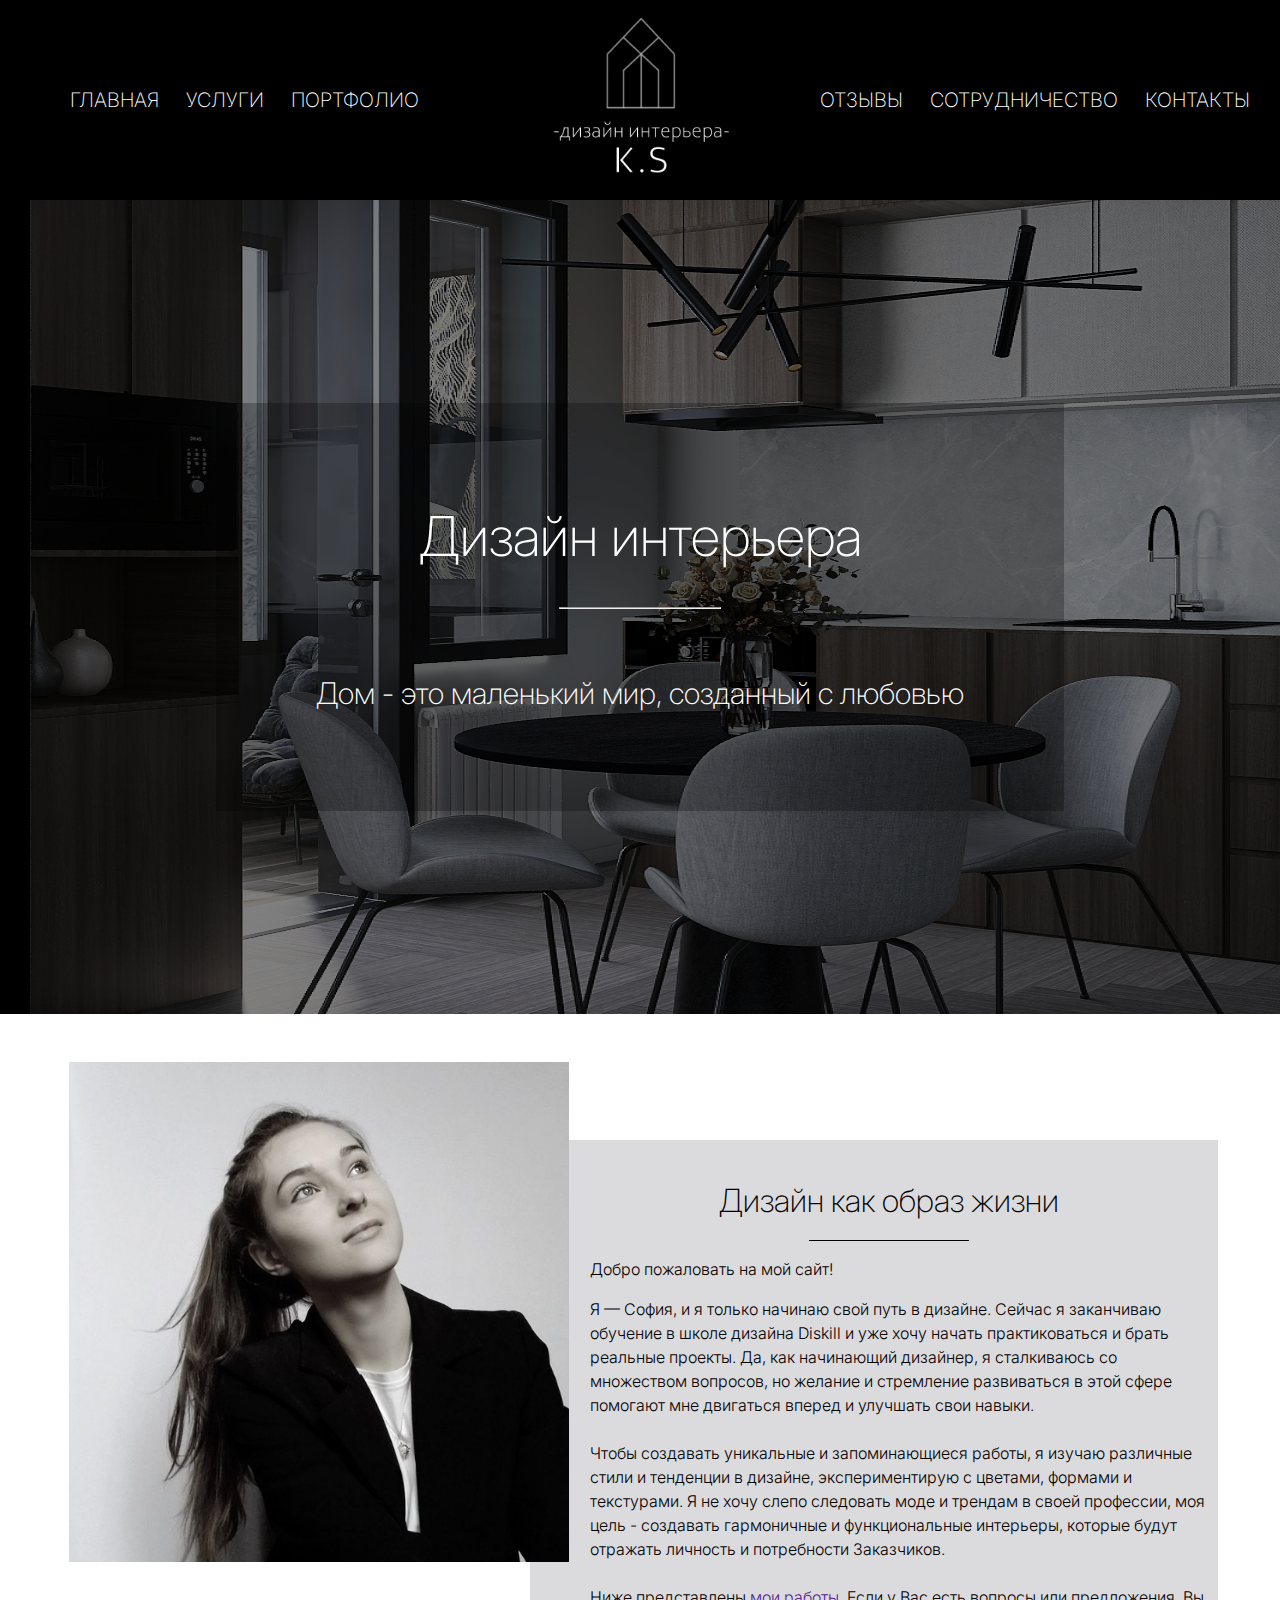
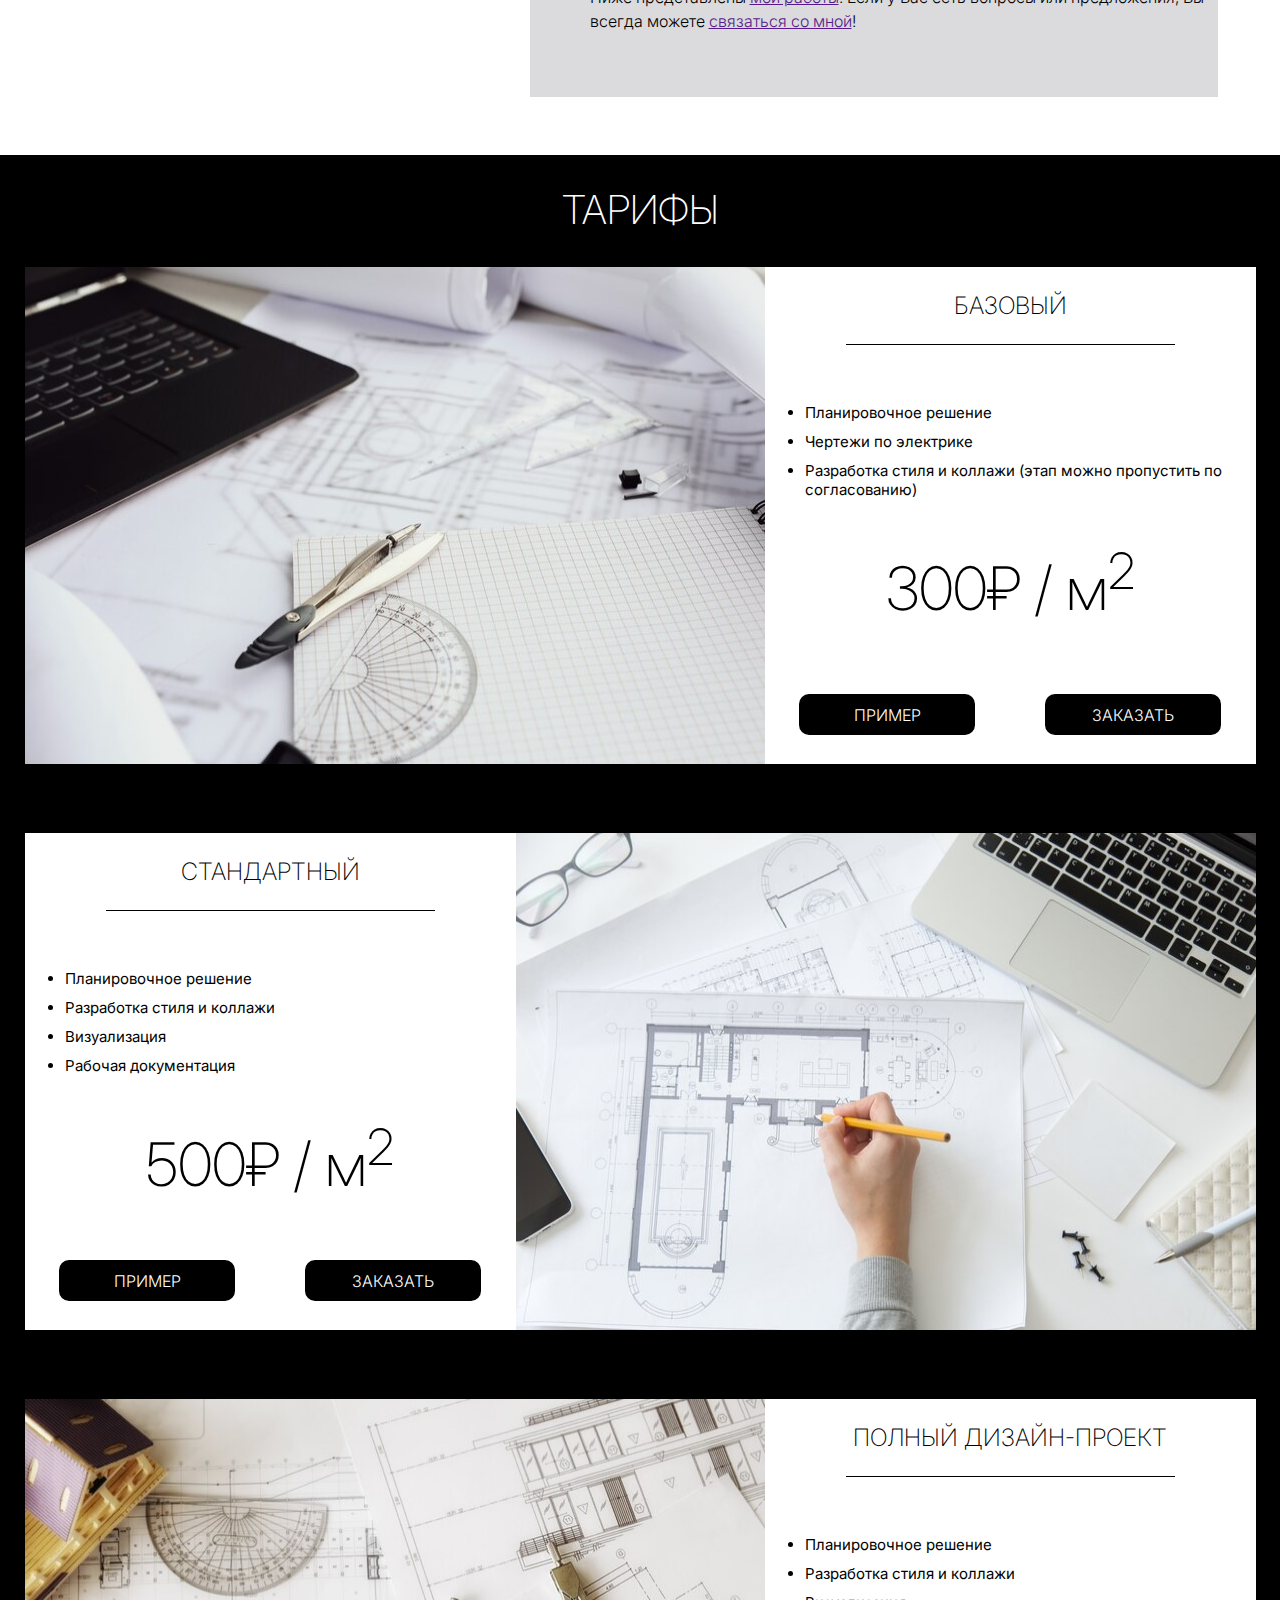
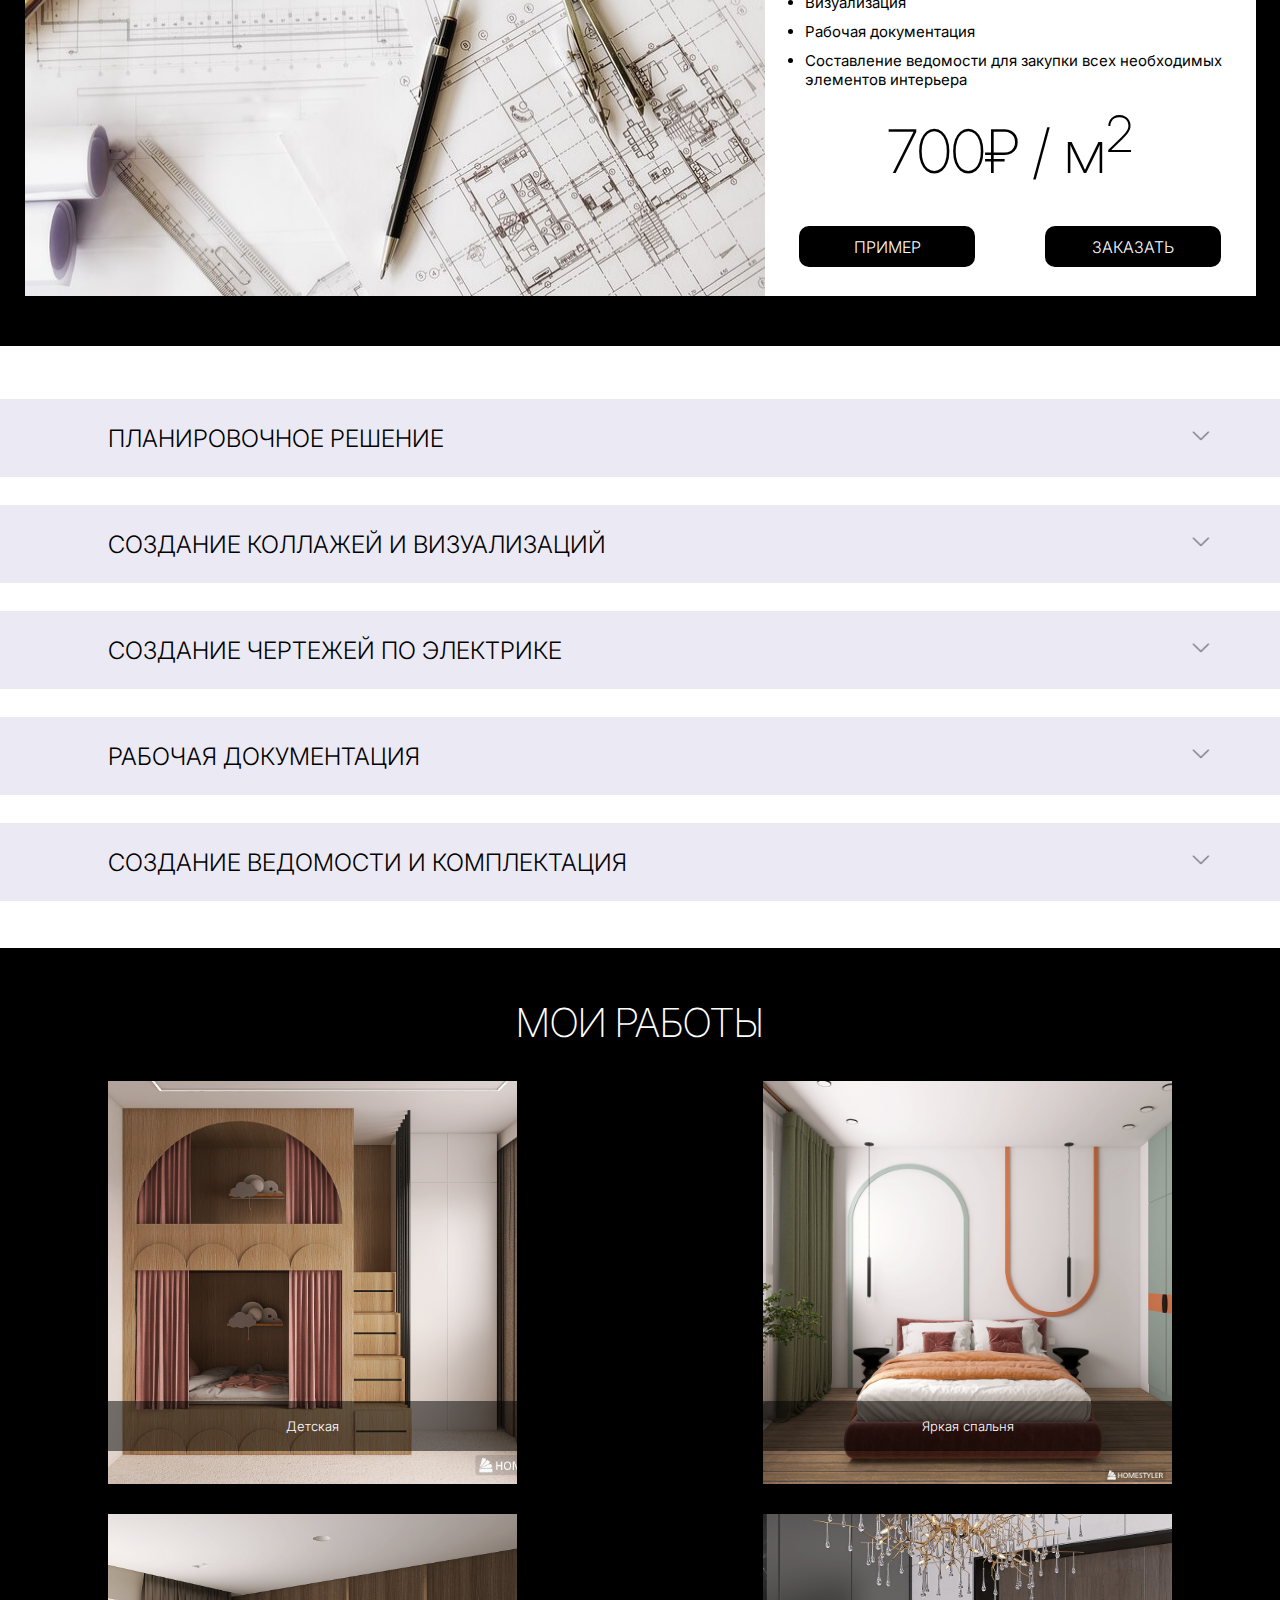
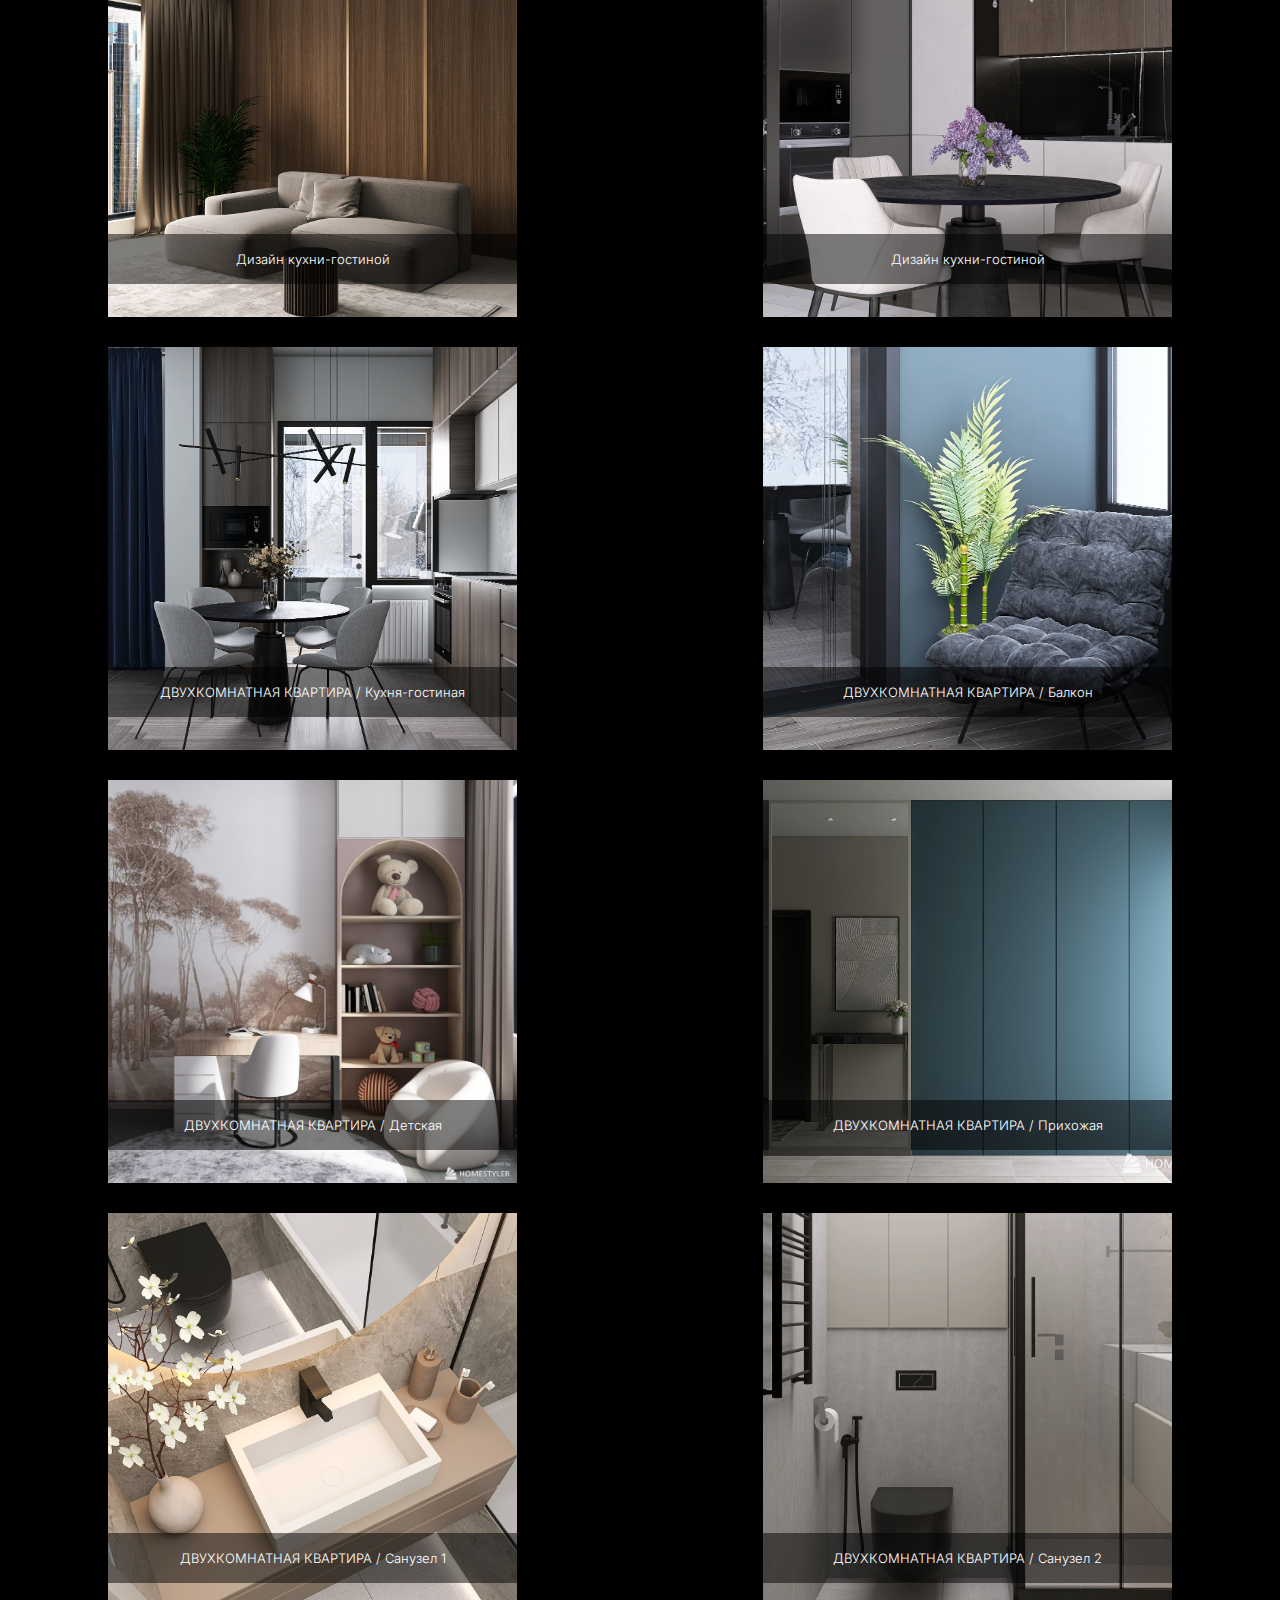
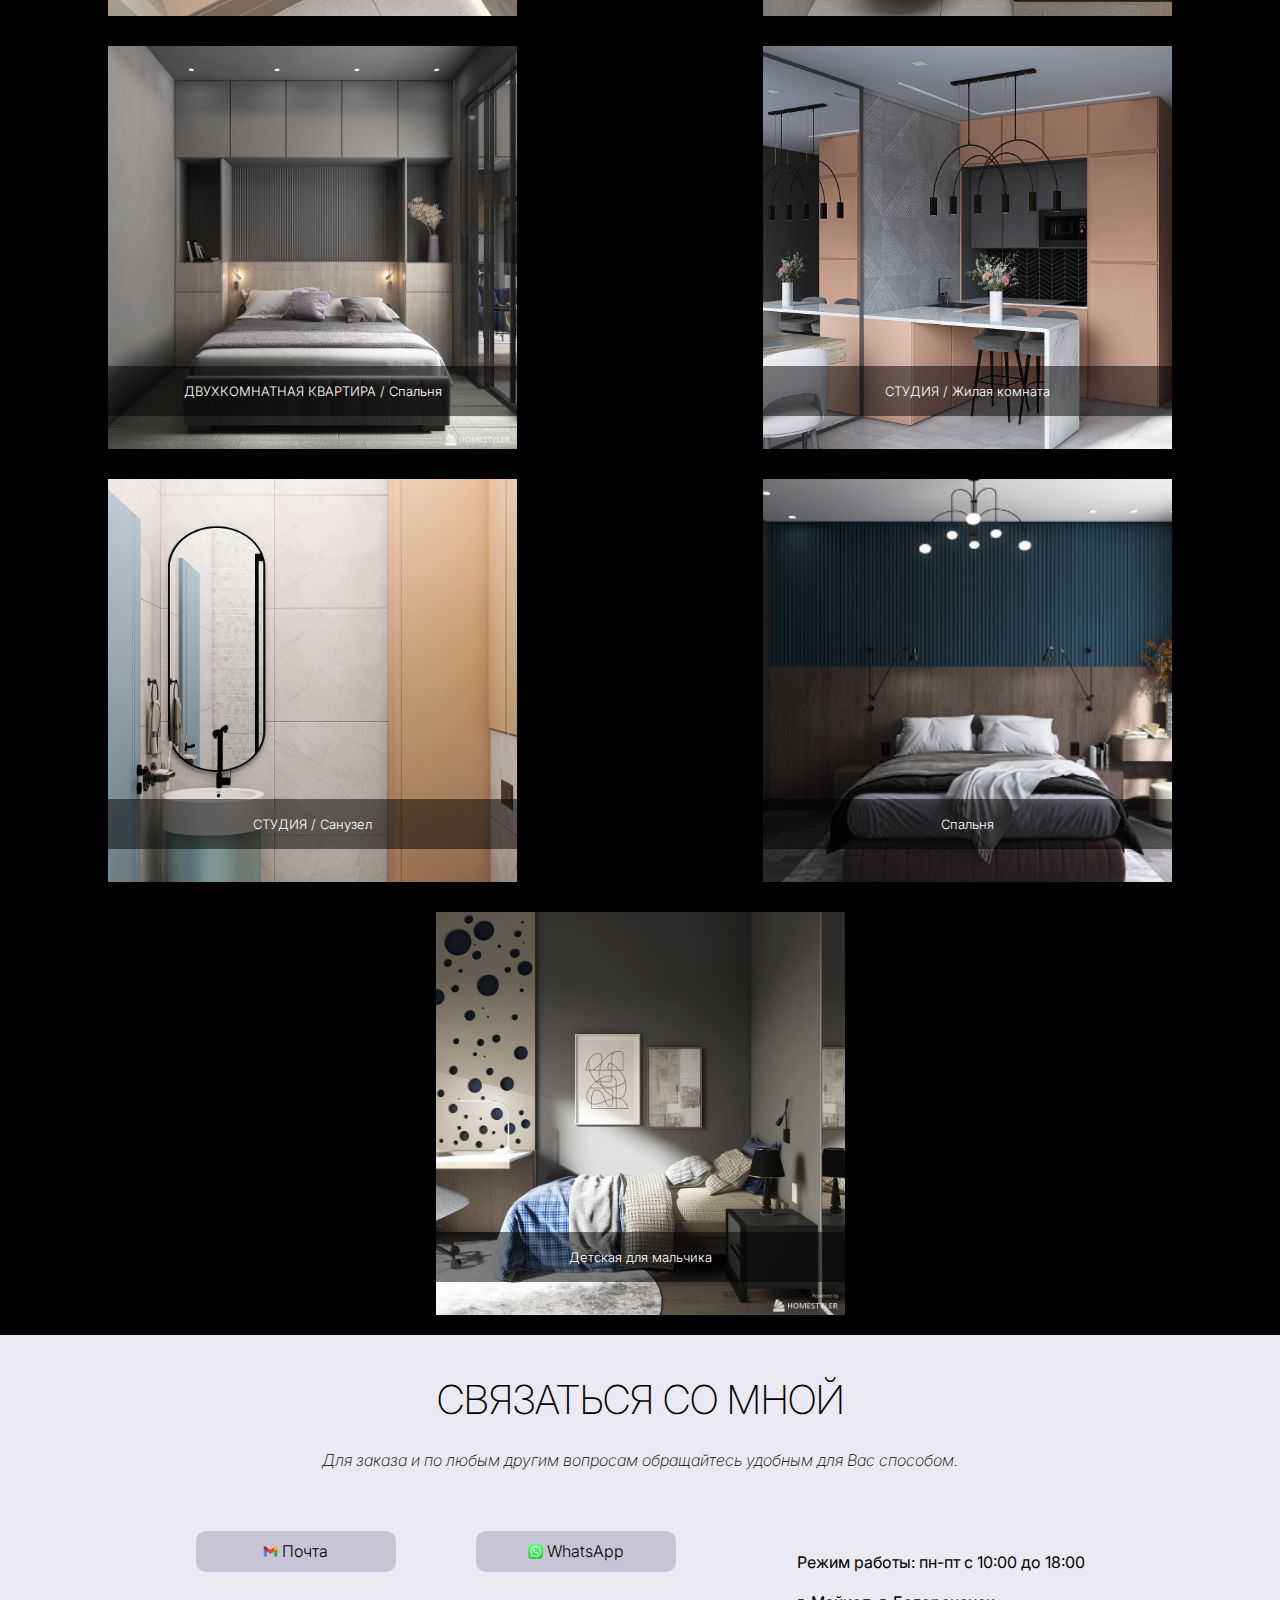
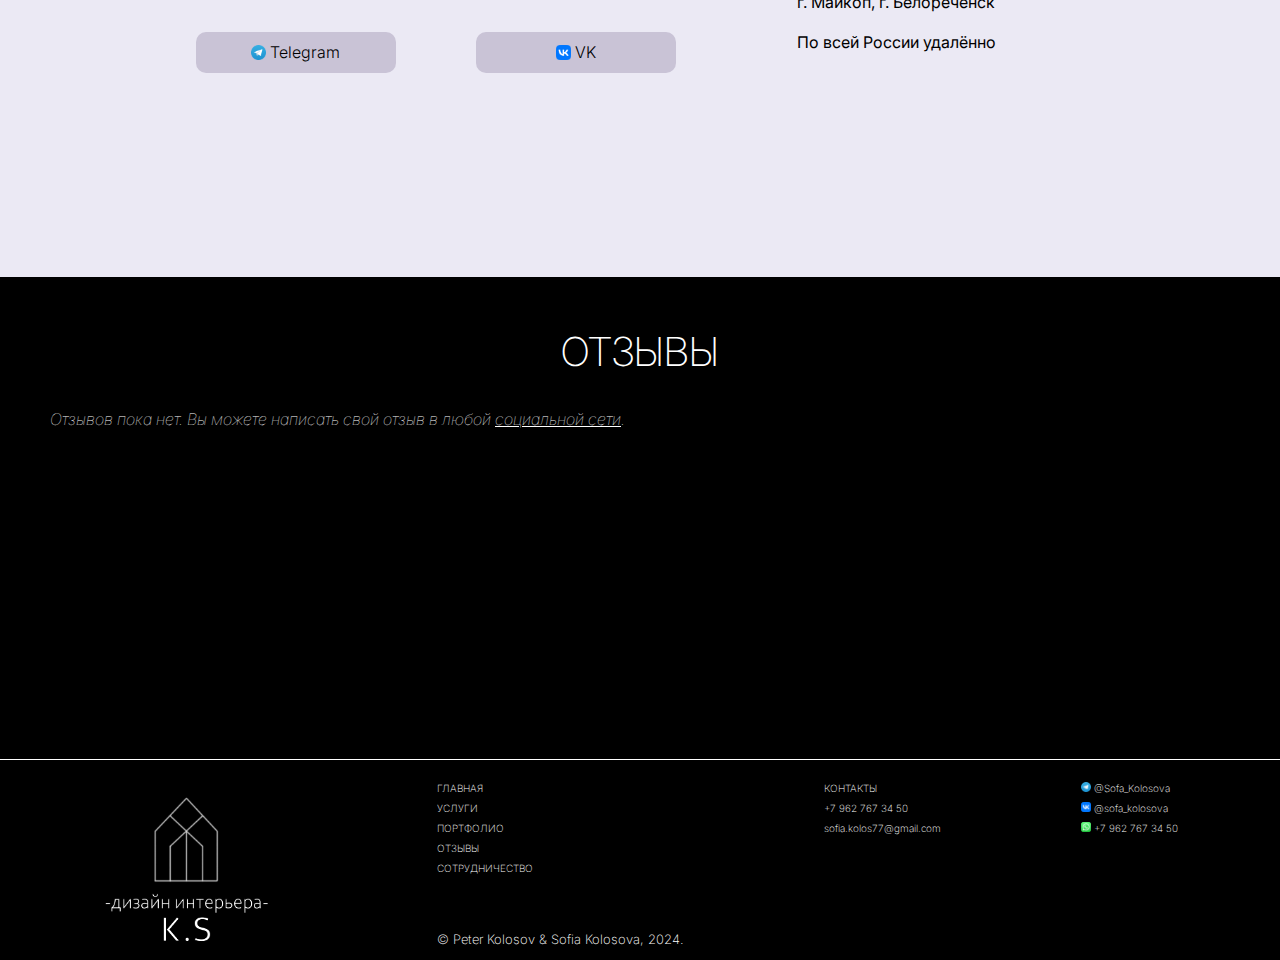
==== index.html @ 65667296 "new work" ====
<!DOCTYPE html>
<html lang="en">
<head>
	<meta charset="UTF-8">
	<meta http-equiv="X-UA-Compatible" content="IE=edge">
	<meta name="viewport" content="width=device-width, initial-scale=1.0">
	<title>K.S. Interior Design</title>
	<link rel="preconnect" href="https://fonts.googleapis.com">
	<link rel="preconnect" href="https://fonts.gstatic.com" crossorigin>
	<link href="https://fonts.googleapis.com/css2?family=Inter:wght@100..900&display=swap" rel="stylesheet">
	<link rel="stylesheet" href="style.css">
	<link rel="stylesheet" href="css/mobile.css">
	<link rel="shortcut icon" href="favicon.ico" type="image/x-icon">

	<!-- Google tag (gtag.js) -->
	<script async src="https://www.googletagmanager.com/gtag/js?id=G-XSK54KFWRT"></script>
	<script>
	window.dataLayer = window.dataLayer || [];
	function gtag(){dataLayer.push(arguments);}
	gtag('js', new Date());

	gtag('config', 'G-XSK54KFWRT');
	</script>
</head>
<body>
	<header id="header">
		<ul class="right">
			<li><a href="#header">Главная</a></li>
			<li><a href="#tariffs">Услуги</a></li>
			<li><a href="#works">Портфолио</a></li>
		</ul>
		
		<div class="logo"><img src="images/logo.jpg" alt="logo"></div>

		<ul class="left">
			<li><a href="#reviews">Отзывы</a></li>
			<li><a href="#cooperation">Сотрудничество</a></li>
			<li><a href="#cooperation">Контакты</a></li>
		</ul>

		<ul class="nav-menu">
			<li><a href="#header">Главная</a></li>
			<li><a href="#tariffs">Услуги</a></li>
			<li><a href="#works">Портфолио</a></li>
			<li><a href="#reviews">Отзывы</a></li>
			<li><a href="#cooperation">Сотрудничество</a></li>
			<li><a href="#cooperation">Контакты</a></li>
		</ul>

		<div class="hamburger">
			<span class="bar"></span>
			<span class="bar"></span>
			<span class="bar"></span>
		</div>
	</header>

	<div class="spacer"></div>
	<section id="home" class="home">

		<div class="container">
			<div>
				<h1>Дизайн интерьера</h1>
				<hr>
				<p class="quote">
					Дом - это маленький мир, созданный с любовью
				</p>
			</div>
		</div>

		<div class="overlay"></div>
	</section>

	<section class="about">
		<div class="container">
			<img src="images/me.png" alt="me">

			<div class="text">
				<h2>Дизайн как образ жизни</h2>
				<div class="hr"></div>

				<p class="center-mobile">Добро пожаловать на мой сайт!</p>
				<p>
					Я — София, и я только начинаю свой путь в дизайне. Сейчас я заканчиваю обучение в школе дизайна Diskill и уже хочу начать практиковаться и брать реальные проекты. Да, как начинающий дизайнер, я сталкиваюсь со множеством вопросов, но желание и стремление развиваться в этой сфере помогают мне 
					двигаться вперед и улучшать свои навыки. <br><br>
	
					Чтобы создавать уникальные и запоминающиеся работы, я изучаю различные стили и тенденции в дизайне, экспериментирую с цветами, формами и текстурами. Я не хочу слепо следовать моде и трендам в своей 
					профессии, моя цель - создавать гармоничные и функциональные интерьеры, которые будут отражать личность 
					и потребности Заказчиков. <br><br>
	
					Ниже представлены <a href="#works">мои работы</a>. Если у Вас есть вопросы или предложения, Вы всегда можете <a href="#cooperation">связаться со 
						мной</a>!
				</p>
			</div>
		</div>
	</section>

	<section id="tariffs" class="tariffs">
		<div class="container">
			<h2>Тарифы</h2>
			
			<div class="tariff-array">
				<div class="tariff right">
					<div class="img">
						<img src="images/tariff-1.png" alt="design">
					</div>
	
					<div class="desc">
						<h3>Базовый</h3>
						<div class="hr"></div>
						<ul>
							<li>Планировочное решение</li>
							<li>Чертежи по электрике</li>
							<li>Разработка стиля и коллажи (этап можно пропустить по согласованию)</li>
						</ul>

						<div class="price">300₽ / м<sup>2</sup></div>
	
						<div class="buttons">
							<a class="order" href="work.html?id=basic">Пример</a>
							<a class="order" href="#cooperation">Заказать</a>
						</div>
					</div>

					<div class="overlay"></div>
				</div>
	
				<div class="tariff left">
					<div class="desc">
						<h3>Стандартный</h3>
						<div class="hr"></div>
						<ul>
							<li>Планировочное решение</li>
							<li>Разработка стиля и коллажи</li>
							<li>Визуализация</li>
							<li>Рабочая документация</li>
						</ul>

						<div class="price">500₽ / м<sup>2</sup></div>
	
						<div class="buttons">
							<a class="order" href="work.html?id=standard">Пример</a>
							<a class="order" href="#cooperation">Заказать</a>
						</div>
					</div>
	
					<div class="img">
						<img src="images/tariff-2.png" alt="design">
					</div>

					<div class="overlay"></div>
				</div>
	
				<div class="tariff right">
					<div class="img">
						<img src="images/tariff-3.png" alt="design">
					</div>
	
					<div class="desc">
						<h3>Полный дизайн-проект</h3>
						<div class="hr"></div>
						<ul>
							<li>Планировочное решение</li>
							<li>Разработка стиля и коллажи</li>
							<li>Визуализация</li>
							<li>Рабочая документация</li>
							<li>Составление ведомости для закупки всех необходимых элементов интерьера</li>
						</ul>

						<div class="price">700₽ / м<sup>2</sup></div>
	
						<div class="buttons">
							<a class="order" href="work.html?id=full">Пример</a>
							<a class="order" href="#cooperation">Заказать</a>
						</div>
					</div>

					<div class="overlay"></div>
				</div>
			</div>

			<!-- <button class="order-tariff">Заказать</button> -->
		</div>
	</section>

	<section class="accordions">
		<div class="container">
			<div class="accordion">
				<div class="accordion-title">Планировочное решение</div>
				<div class="accordion-arrow">
					<img src="images/arrow.png" alt="arrow">
				</div>
			</div>
			<div class="panel">
				<p>
					Планировочное решение — это каркас дизайн-проекта. На этом этапе создаются все функциональные зоны, продумывается расстановка мебели и оборудования. Планировка строится на основе пожеланий заказчика и,
					конечно же, с учетом требований законодательства о перепланировке. <br> <br>
					
					Продуманная планировка помогает рационально использовать квадратные метры, которых, как мы знаем,  ограниченное количество :) <br> <br>
					
					<span class="italic">Состав работ:</span>
					
					<ul>
						<li>Оформление технического задания на проектирование.</li>
						<li>Замеры помещений объекта, фото- и видео-фиксация где это нужно.</li>
						<li>Обмерный план с привязкой существующих инженерных коммуникаций.</li>
						<li>Планировочное решение с расстановкой мебели и оборудования (2-3 варианта).</li>
						<li>Обсуждение, корректировки и согласование выбранного варианта планировки.</li>
					</ul>
				</p>
			</div>

			<div class="accordion">
				<div class="accordion-title">Создание коллажей и визуализаций</div>
				<div class="accordion-arrow">
					<img src="images/arrow.png" alt="arrow">
				</div>
			</div>
			<div class="panel">
				<p>
					Коллажи помогают понять насколько Вам подходит концепция проекта, его стиль. При необходимости на этом этапе ее легко исправить или доработать по Вашим пожеланиям. <br> <br>

					<span class="italic">Состав работ:</span>

					<ul>
						<li>Анализ стилевого решения пространства, обсуждение с заказчиком пожеланий по стилю и наполнению</li>
						<li>Согласование концепции будущего интерьера с заказчиком.</li>
						<li>Создание коллажей помещений в графическом редакторе.</li>
						<li>Обсуждение и корректировки.</li>
						<li>Согласование эскизов.</li>
					</ul>

					<br>

					<span class="italic">*Этап создания коллажей может быть дополнен последующим созданием 3D визуализаций</span> <br> <br>

					3D Визуализации <br> <br>

					Визуализации — это фотореалистичные картинки, которые позволяют увидеть Ваш будущий интерьер еще до 
					этапа ремонта. <br> <br>

					<span class="italic">Состав работ:</span>

					<ul>
						<li>Анализ стилевого решения пространства, обсуждение с заказчиком пожеланий по стилю и наполнению.</li>
						<li>Согласование концепции будущего интерьера с заказчиком.</li>
						<li>Создание коллажей помещений в графическом редакторе*.</li>
						<li>Обсуждение, корректировки.</li>
						<li>Визуализация – создание фотореалистичных картинок.</li>
						<li>Обсуждение и корректировки.</li>
						<li>Согласование визуализаций.</li>
					</ul>

					<br>

					<span class="italic">*Этап создания коллажей может быть пропущен по согласованию</span>
				</p>
			</div>

			<div class="accordion">
				<div class="accordion-title">Создание чертежей по электрике</div>
				<div class="accordion-arrow">
					<img src="images/arrow.png" alt="arrow">
				</div>
			</div>
			<div class="panel">
				Иногда нет времени на разработку полного дизайн-проекта, но правильно разместить электрику важно, так как это влияет на комфортное проживание в последующем. <br> <br>

				Дизайнер разрабатывает чертежи электрики на основании планировочного решения. <br> <br>

				<span class="italic">Состав работ:</span>

				<ul>
					<li>Анализ планировочного решения, обсуждение потребностей.</li>
					<li>План размещения осветительных приборов.</li>
					<li>План привязки выключателей.</li>
					<li>План размещения розеток.</li>
					<li>План теплых полов.</li>
					<li>Обсуждение, корректировки и согласование чертежей с заказчиком.</li>
				</ul>
			</div>

			<div class="accordion">
				<div class="accordion-title">Рабочая документация</div>
				<div class="accordion-arrow">
					<img src="images/arrow.png" alt="arrow">
				</div>
			</div>
			<div class="panel">
				Сейчас часто ремонтная бригада не работает без рабочей документации. <br> <br>

				Рабочая документация — это набор чертежей и разверток, которые показывают где и что должно быть сделано (какие перегородки сносить, а какие возводить, где, на какой высоте и сколько должно быть розеток, какой 
				формат плитки выбрать и т.п.). <br> <br>

				<span class="italic">Состав работ:</span>

				<ul>
					<li>Разработка комплекта чертежей рабочей документации интерьерного решения.</li>
					<li>План демонтажа перегородок и инженерных коммуникаций.</li>
					<li>План монтажа перегородок и конструкций .</li>
					<li>План расстановки мебели и оборудования.</li>
					<li>План полов.</li>
					<li>План потолков, размещение карнизов.</li>
					<li>План размещения осветительных приборов</li>
					<li>План привязки выключателей.</li>
					<li>План размещения розеток.</li>
					<li>План теплых полов.</li>
					<li>Спецификация дверных проёмов и полотен.</li>
					<li>Схема отделки помещений.</li>
					<li>Развертки по помещениям.</li>
					<li>Ведомость отделки помещений.</li>
					<li>Обсуждение, корректировки, согласование чертежей с заказчиком.</li>
				</ul>
			</div>

			<div class="accordion">
				<div class="accordion-title">Создание ведомости и комплектация</div>
				<div class="accordion-arrow">
					<img src="images/arrow.png" alt="arrow">
				</div>
			</div>
			<div class="panel">
				Ведомость — это таблица, которая включает в себя артикулы, фотографии товаров и ссылки на магазины. Но заказчики могут купить их там, где удобнее. Дизайнер подбирает максимально похожие предметы интерьера, чтобы воплотить задумку как можно точнее. При составлении ведомости дизайнер ориентируется и на бюджет заказчика. Эта услуга помогает сэкономить Ваше время и помогает приобрести элементы интерьера в лучшем соотношении цена-качество. <br> <br>

				Комплектация – это закупка мебели и/или материалов для проекта согласно ведомости. А без ведомости комплектация включает и сам подбор. Комплектацией обычно занимаются не дизайнеры, а специальные фирмы.
			</div>
		</div>
	</section>

	<section id="works" class="works">
		<div class="container">
			<h2>Мои работы</h2>

			<div class="cards">
				<div class="card" data-id="14">
					<img src="images/work/14/4.jpeg" alt="">
					<div class="overlay-text">Детская</div>
					<div class="overlay"></div>
				</div>

				<div class="card" data-id="15">
					<img src="images/works/work15.jpeg" alt="">
					<div class="overlay-text">Яркая спальня</div>
					<div class="overlay"></div>
				</div>

				<div class="card" data-id="12">
					<img src="images/work/12/2.jpeg" alt="">
					<div class="overlay-text">Дизайн кухни-гостиной</div>
					<div class="overlay"></div>
				</div>

				<div class="card" data-id="13">
					<img src="images/work/13/3.jpeg" alt="">
					<div class="overlay-text">Дизайн кухни-гостиной</div>
					<div class="overlay"></div>
				</div>

				<div class="card" data-id="1">
					<img src="images/works/work1.jpeg" alt="">
					<div class="overlay-text"><span>Двухкомнатная квартира </span>/ Кухня-гостиная</div>
					<div class="overlay"></div>
				</div>

				<div class="card" data-id="2">
					<img src="images/works/work2.jpeg" alt="">
					<div class="overlay-text"><span>Двухкомнатная квартира </span>/ Балкон</div>
					<div class="overlay"></div>
				</div>

				<div class="card" data-id="3">
					<img src="images/works/work3.jpeg" alt="">
					<div class="overlay-text"><span>Двухкомнатная квартира </span>/ Детская</div>
					<div class="overlay"></div>
				</div>

				<div class="card" data-id="4">
					<img src="images/works/work4.jpeg" alt="">
					<div class="overlay-text"><span>Двухкомнатная квартира </span>/ Прихожая</div>
					<div class="overlay"></div>
				</div>
				
				<div class="card" data-id="5">
					<img src="images/works/work5.jpeg" alt="">
					<div class="overlay-text"><span>Двухкомнатная квартира </span>/ Санузел 1</div>
					<div class="overlay"></div>
				</div>

				<div class="card" data-id="6">
					<img src="images/works/work6.jpeg" alt="">
					<div class="overlay-text"><span>Двухкомнатная квартира </span>/ Санузел 2</div>
					<div class="overlay"></div>
				</div>

				<div class="card" data-id="7">
					<img src="images/works/work7.jpeg" alt="">
					<div class="overlay-text"><span>Двухкомнатная квартира </span>/ Спальня</div>
					<div class="overlay"></div>
				</div>

				<div class="card" data-id="8">
					<img src="images/works/work9.jpeg" alt="">
					<div class="overlay-text"><span>Студия </span>/ Жилая комната</div>
					<div class="overlay"></div>
				</div>
				
				<div class="card" data-id="9">
					<img src="images/works/work10.jpeg" alt="">
					<div class="overlay-text"><span>Студия </span>/ Санузел</div>
					<div class="overlay"></div>
				</div>

				<div class="card" data-id="10">
					<img src="images/works/work11.png" alt="">
					<div class="overlay-text">Спальня</div>
					<div class="overlay"></div>
				</div>

				<div class="card" data-id="11">
					<img src="images/works/work8.jpeg" alt="">
					<div class="overlay-text">Детская для мальчика</div>
					<div class="overlay"></div>
				</div>
			</div>
		</div>
	</section>

	<section id="cooperation" class="cooperation">
		<div class="container">
			<h2>Связаться со мной</h2>
			<p class="first italic">Для заказа и по любым другим вопросам обращайтесь удобным для Вас способом.</p>

			<div class="blocks">
				<div class="p">
					<p>
						<a href="mailto:sofia.kolos77@gmail.com"><img src="images/logo-gmail.png" alt="GMail" class="icon"> Почта</a> <br> <br> <br>
						<a href="https://t.me/Sofa_Kolosova"><img src="images/telegram.png" alt="Telegram" class="icon"> Telegram</a>
					</p>
					<p>
						<a href="https://wa.me/79627673450"><img src="images/whatsapp.png" alt="WhatsApp" class="icon"> WhatsApp</a> <br> <br> <br>
						<a href="https://vk.com/sofa_kolosova"><img src="images/vk.png" alt="VK" class="icon"> VK</a>
					</p>
				</div>

				<div class="right">
					<!-- <form class="form">
						<input type="text" placeholder="Ваш e-mail" name="email"> <br>
						<input type="text" placeholder="Ваше имя" name="name"> <br>
						<textarea name="message" placeholder="Сообщение"></textarea> <br>
						<input type="submit">
					</form> -->
					<p>
						Режим работы: пн-пт с 10:00 до 18:00 <br> <br>
						г. Майкоп, г. Белореченск <br> <br>
						По всей России удалённо
					</p>
				</div>
			</div>

		</div>
	</section>

	<section id="reviews" class="reviews">
		<div class="container">
			<h2>Отзывы</h2>
			<p><span class="italic">Отзывов пока нет. Вы можете написать свой отзыв в любой <a href="#cooperation">социальной сети</a>.</span></p>
		</div>
	</section>

	<div class="white-gap"></div>

	<footer>
		<div class="logo">
			<img src="images/logo.jpg" alt="">
		</div>

		<ul class="links">
			<li><a href="#top">Главная</a></li>
			<li><a href="#tariffs">Услуги</a></li>
			<li><a href="#works">Портфолио</a></li>
			<li><a href="#reviews">Отзывы</a></li>
			<li><a href="#cooperation">Сотрудничество</a></li>
			<li>
				<span class="copyright">
					&copy; Peter Kolosov & Sofia Kolosova, 2024.
				</span>
			</li>
		</ul>

		<ul class="links">
			<li><a href="#cooperation">Контакты</a></li>
			<li><a class="lowercase" href="tel:+79627673450">+7 962 767 34 50</a></li>
			<li><a class="lowercase" href="mailto:sofia.kolos77@gmail.com">sofia.kolos77@gmail.com</a></li>
		</ul>

		<ul class="links contacts">
			<li><a class="lowercase" href="https://t.me/Sofa_Kolosova"><img src="images/telegram.png" alt="Telegram" class="icon"> @Sofa_Kolosova</a></li>
			<li><a class="lowercase" href="https://vk.com/sofa_kolosova"><img src="images/vk.png" alt="VK" class="icon"> @sofa_kolosova</a></li>
			<li><a class="lowercase mobile-show" href="mailto:sofia.kolos77@gmail.com"><img src="images/logo-gmail.png" alt="Mail" class="icon"> sofia.kolos77@gmail.com</a></li>
			<li><a class="lowercase" href="https://wa.me/79627673450"><img src="images/whatsapp.png" alt="whatsapp" class="icon"> +7 962 767 34 50</a></li>
		</ul>

		<span class="copyright mobile-show">
			&copy; Peter Kolosov & Sofia Kolosova, 2024.
		</span>
	</footer>

	<script src="script.js"></script>
</body>
</html>
---- style.css ----
html,
body {
	margin: 0;
	padding: 0;
	font-family: Inter;
	overflow-x: hidden;
	scroll-behavior: smooth;
}

section {
	width: 100vw;
}

header {
	background: hsl(0, 0%, 0%);
	display: flex;
	justify-content: space-around;
	align-items: center;
	position: fixed;
	top: 0;
	left: 0;
	right: 0;
	z-index: 99999;
}

header ul {
	display: flex;
	gap: 27px;
	/* position: absolute;
	left: 25%; */
	font-size: 20px;
	font-weight: 300;
	list-style-type: none;
}

header ul li a {
	color: #FFFFFF;
	font-family: Inter;
	text-decoration: none;
	text-transform: uppercase;
	font-weight: 200;
}

header .logo {
	margin-left: 40px;
	width: 200px;
	height: 200px;
	overflow: hidden;
	position: relative;
	left: 30px;
	cursor: pointer;
}

header .logo img {
	position: absolute;
	top: -10px;
	left: -10px;
	/* filter: brightness(1.4); */
	object-fit: cover;
	width: 100%;
	height: 100%;
	scale: 0.9;
}

header .hamburger {
	cursor: pointer;
	position: absolute;
	top: 20px;
	right: 20px;
}

.hamburger {
    display: none;
}

.bar {
    display: block;
    width: 25px;
    height: 3px;
    margin: 5px auto;
    -webkit-transition: all 0.3s ease-in-out;
    transition: all 0.3s ease-in-out;
    background-color: #FFFFFF;
}

.nav-menu {
	display: none;
}

h1 {
	font-weight: 200;
	font-size: 48px;
}

h2 {
	font-weight: 300;
	font-size: 40px;
}

h3 {
	font-weight: 300;
	font-size: 24px;
}

button {
	font-family: Inter;
	cursor: pointer;
}

.text-align-center {
	text-align: center !important;
	margin-bottom: 10px;
}

.italic {
	font-style: italic;
}

.home {
	display: flex;
	position: relative;
	justify-content: center;
	align-items: center;
	background: url(images/home-bg.png);
	background-size: cover;
	color: white;
	height: 814px;
	width: 100%;
}

.spacer {
	width: 100%;
	height: 200px;
}

.home .container {
	/* position: absolute; */
	text-align: center;
	z-index: 2;
}

.home .container div {
	background: rgba(0, 0, 0, 0.25);
	padding: 100px;
	/* border-radius: 50%; */
}

.home .overlay {
	position: absolute;
	width: 100%;
	height: 100%;
	background: rgba(0, 0, 0, 0.5);
	z-index: 1;
}

.home h1,
.home .quote {
	margin: 0;
}

.home h1 {
	font-size: 55px;
	font-weight: 200;
}

.home .quote {
	font-size: 30px;
	font-weight: 200;
}

.home hr {
	margin-top: 38px;
	width: 160px;
	margin-bottom: 66px;
}

.about .container {
	position: relative;
	margin-left: 42px;
	margin-top: 47px;
	margin: 0 auto;
	width: 921px;
	height: 461px;
}

.about .text {
	position: absolute;
	top: 0;
	left: 0;
	text-align: center;
	width: 658px;
	height: 546px;
	background: #d9d8dbf3;
	z-index: 1;
	left: 350px;
	top: 126px;
	padding-top: 11px;
	padding-left: 30px;
	/* FONT-STYLE: ITALIC; */
	font-family: Inter;
	font-weight: 100;
}

.about a {
	color: rgb(85, 26, 139);
}

p {
	margin-bottom: 0;
}

.about .text h2 {
	font-size: 32px;
	font-weight: 200;
	margin-top: 30px;
	margin-bottom: 20px;
}

.about img {
	position: relative;
	height: 500px;
	left: -111px;
	top: 48px;
	z-index: 2;
}

.about .hr {
	width: 160px;
	height: 1px;
	background: #000000;
	margin: 0 auto;
}

.about p {
	padding-top: 0px;
	text-align: left;
	font-size: 16px;
	padding-left: 30px;
	padding-right: 10px;
	/* margin-top: 10px; */
	font-weight: 300;
	line-height: 1.5;
}

.tariffs {
	margin-top: 280px;
}

.tariffs h2 {
	color: #FFFFFF;
	padding-top: 30px;
	text-transform: uppercase;
	font-weight: 200;
}

.tariffs .container {
	background: #000000;
	text-align: center;
	padding-bottom: 50px;
}

.tariffs .tariff-array {
	display: flex;
	gap: 69px;
	flex-direction: column;
}

.tariffs .tariff {
	background: #FFFFFF;
	display: flex;
	max-width: 1231px;
	margin: 0 auto;
	text-align: left;
}

.tariffs .tariff .desc {
	width: 491px;
	position: relative;
}

.tariffs .tariff .desc h3 {
	text-align: center;
	text-transform: uppercase;
	font-weight: 200;
}

.tariffs .tariff .buttons {
	display: flex;
	justify-content: space-around;
	width: 100%;
	position: absolute;
	bottom: 29px;
}

.tariffs .tariff .desc .order {
	display: flex;
	/* position: absolute; */
	justify-content: center;
	align-items: center;
	text-decoration: none;
	/* left: calc(50% - calc(176px / 2)); */
	height: 41px;
	min-width: 176px;
	background: #000000;
	border: none;
	border-radius: 10px;
	color: #FFFFFF;
	font-size: 16px;
	font-weight: 300;
	bottom: 29px;
	transition: .2s;
	text-transform: uppercase;
}

.tariffs .tariff .desc .order:hover {
	scale: 1.1;
}

.tariffs .tariff ul {
	font-size: 15px;
	margin-top: 58px;
}

.tariffs .tariff li + li {
	margin-top: 10px;
}

.tariffs .tariff .hr {
	width: 329px;
	height: 1px;
	margin: 0 auto;
	background: #000000;
}

.tariffs .tariff .img img {
	width: 100%;
	height: 100%;
}

.tariffs .tariff .price {
	font-size: 60px;
	font-weight: 200;
	text-align: center;
	width: 100%;
	margin-top: 42px;
}

.tariffs .tariff:last-child .price {
	margin-top: 12px;
}

/* .tariffs .order-tariff {
	background: #FFFFFF;
	border-radius: 10px;
	height: 52px;
	font-size: 24px;
	border: none;
	text-transform: uppercase;
	min-width: 231px;
	font-weight: 300;
	margin-top: 32px;
	margin-bottom: 37px;
	transition: .2s;
}

.tariffs .order-tariff:hover {
	scale: 0.9;
} */

.accordions {
	margin-top: 53px;
}

.accordions .container {
	display: flex;
	flex-direction: column;
	gap: 14px;
}

.accordions .accordion {
	display: flex;
	justify-content: space-between;
	align-items: center;
	padding-left: 108px;
	padding-right: 54px;
	background: #ebe9f4;
	height: 78px;
	cursor: pointer;
	transition: .2s;
}

.accordions .accordion:hover {
	filter: drop-shadow(0px 4px 4px rgba(0, 0, 0, 0.25));
}

.accordions .accordion.active {
	background: #ebe9f1;
}

.accordions .accordion img {
	transition: .3s;
	transform: scale(.45);
}

.accordions .accordion.active img {
	transform: rotate(180deg) scale(.45);
}

.accordions .panel {
	/* display: none; */
	padding: 0 108px;
	max-height: 0;
	overflow: hidden;
	transition: max-height 0.2s ease-out;
	font-weight: 300;
}


.accordions .accordion .accordion-title {
	text-transform: uppercase;
	font-family: Inter;
	font-size: 24px;
	font-weight: 300;
}

.works .container {
	background: #000000;
	color: #FFFFFF;
	text-align: center;
	padding-bottom: 20px;
}

.works h2 {
	font-weight: 200;
	text-transform: uppercase;
	padding-top: 50px;
}

.works .cards {
	/* display: grid;
	gap: 30px;
	grid-template-columns: repeat(3, 1fr); */
	display: flex;
	gap: 30px;
	flex-wrap: wrap;
	max-width: 1287px;
	margin: 0 auto;
}

.works .cards .last-two {
	display: flex;
	gap: 30px;
	margin: 0 auto;
}

.works .card {
	height: 403px;
	width: 409px;
	position: relative;
	margin: 0 auto;
	transition: 0.2;
	cursor: pointer;
}



.works .card .overlay {
	position: absolute;
	top: 0;
	left: 0;
	width: 100%;
	height: 100%;
	background: rgba(0, 0, 0, 0.5);
	opacity: 0;
}

.works .card:hover .overlay {
	opacity: 1;
}

.works .card img {
	width: 100%;
	height: 100%;
	object-fit: cover;
}

.works .card .overlay-text {
	position: absolute;
	bottom: 33px;
	background: rgba(0, 0, 0, 0.5);
	font-size: 13px;
	height: 50px;
	width: 100%;
	display: flex;
	justify-content: center;
	align-items: center;
	font-weight: 300;
	/* text-transform: uppercase; */
}

.works .card .overlay-text span {
	text-transform: uppercase;
	white-space: pre;
}

.cooperation {
	background: #ebe9f4;
	height: 542px;
}

.cooperation .container {
	text-align: center;
	display: flex;
	flex-direction: column;
}

.cooperation h2 {
	margin-top: 0;
	padding-top: 40px;
	margin-bottom: 10px;
	font-weight: 200;
	text-transform: uppercase;
}

.cooperation p.first {
	margin-bottom: 45px;
	font-weight: 200;
}

.cooperation a {
	font-weight: 300;
	text-decoration: none;
	height: 41px;
	display: flex;
	justify-content: center;
	align-items: center;
	min-width: 200px;
	/* background: linear-gradient(to top, #0037ff, #1c73ff, #0037ff); */
	background: #c9c3d6;
	color: #000000;
	border-radius: 10px;
	transition: .2s;
	/* border: 1px solid #000000; */
	white-space: pre;
}

.cooperation a:hover {
	scale: 1.2;
}

.cooperation .blocks {
	display: flex;
	align-items: center;
	gap: 121px;
	margin: 0 auto;
	text-align: left;
}

.cooperation .form input,
.cooperation .form textarea {
	width: 400px;
	border: none;
	border-bottom: 1px solid #000000;
}

.cooperation .form textarea {
	resize: none;
}

.cooperation .p {
	display: flex;
	gap: 80px;
	justify-content: center;
	text-align: left;
}

.cooperation .icon {
	width: 15px;
	height: 15px;
}

.reviews {
	background: #000000;
	color: white;
	height: 482px;
	text-align: center;
}

.reviews h2 {
	text-transform: uppercase;
	font-weight: 200;
	margin-top: 0;
	padding-top: 50px;
}

.reviews p:first-of-type {
	font-weight: 100;
	text-align: left;
	padding-left: 50px;
}

.reviews a {
	color: white;
	text-decoration-thickness: 1px;
}

.reviews a:hover {
	color: blue;
}

.white-gap {
	background-color: #FFFFFF;
	height: 1px;
}

footer {
	background: #000000;
	/* color: #FFFFFF; */
	display: flex;
	justify-content: center;
	gap: 100px;
	overflow: hidden;
	height: 200px;
	position: relative;
}

footer .logo {
	filter: brightness(120%);
	align-self: center;
	width: 195px;
	height: 195px;
	position: relative;
	overflow: hidden;
}

footer .logo img {
	/* scale: 0.8; */
	position: absolute;
	/* top: -20px; */
	left: -20px;
	object-fit: contain;
	padding: 5px;
	width: 100%;
	height: 100%;
}

footer .links {
	list-style-type: none;
}

footer .links a {
	font-weight: 200;
	color: #FFFFFF;
	text-decoration: none;
	text-transform: uppercase;
	font-size: 10px;
}

footer .links a.lowercase {
	text-transform: none;
}

footer .icon {
	width: 10px;
	height: 10px;
}

footer .copyright {
	display: inline-block;
	color: #FFF;
	transform: translateY(52px);
	font-weight: 200;
	font-size: 13px;
}

footer .copyright.mobile-show {
	display: none;
	position: absolute;
	bottom: 20px;
	left: 50%;
	min-width: 300px;
	transform: translate(-50%, 50%)
}
---- css/mobile.css ----
.mobile-show {
    display: none;
}

@media only screen and (max-width: 768px) {
    .mobile-show {
        display: block !important;
    }

    .mobile-hide {
        display: none;
    }

    header {
        position: static;
        justify-content: space-between;
    }

    header .logo {
        width: 80px;
        height: 80px;
        left: 0;
        /* margin-left: 0; */
    }

    .logo img {
        width: 100%;
        height: 100%;
        position: static !important;
        filter: brightness(140%)
    }

    header ul {
        position: fixed;
        left: -200vw;
        top: 5rem;
        flex-direction: column;
        background-color: #fff;
        width: 100%;
        border-radius: 10px;
        text-align: center;
        transition: 0.3s;
        box-shadow:
            0 10px 27px rgba(0, 0, 0, 0.05);
    }

    .spacer {
        display: none;
    }

    .home h1 {
        font-size: 30px;
    }

    .home .quote {
        font-size: 16px;
    }

    .nav-menu {
        position: fixed;
        left: 120vw;
        top: 5rem;
        flex-direction: column;
        background-color: #fff;
        width: 80vw;
        border-radius: 10px;
        text-align: center;
        transition: 0.3s;
        box-shadow: 0 10px 27px rgba(0, 0, 0, 0.05);
        z-index: 99999;
        color: #000 !important;
        display: block;
        padding-left: 0;
    }

    .nav-menu.active {
        left: 9vw;
    }

    .nav-menu li {
        margin: 2.5rem 0;
    }

    .nav-menu a {
        color: #000 !IMPORTANT;
    }

    .hamburger {
        display: block;
        cursor: pointer;
        margin-right: 30px;
    }

    .hamburger.active .bar:nth-child(2) {
        opacity: 0;
    }

    .hamburger.active .bar:nth-child(1) {
        transform: translateY(8px) rotate(45deg);
    }

    .hamburger.active .bar:nth-child(3) {
        transform: translateY(-8px) rotate(-45deg);
    }

    .home {
        background-position: center;
    }

    .about .container {
        display: flex;
        flex-direction: column;
        align-items: center;
        max-width: 100vw;
        padding-top: 50px;
        height: auto;
        background: #d9d8dbf3;
    }

    .about img {
        width: 80vw;
        height: auto;
        border-radius: 50%;
        display: block;
        margin-bottom: 20px;
    }

    .about img,
    .about .text {
        position: static;
    }

    .about .text {
        width: 100vw;
        height: 560px;
        display: block;
        padding-left: 10px;
    }
    
    .about p {
        font-size: 14px;
        padding-left: 10px;
    }

    .about h2 {
        font-size: 25px !important;
        display: none;
    }

    .about .center-mobile {
        text-align: center;
    }

    .tariffs {
        margin-top: 0;
    }

    .tariffs .tariff {
        position: relative;
        color: #FFF;
        width: 100vw;
        height: 508px;
    }

    .tariffs .order {
        width: 40vw;
        min-width: unset !important;
        font-size: 20px;
    }

    .tariffs img {
        position: absolute;
        width: 190vw !important;
        top: 0;
        left: 0;
    }

    .tariffs .tariff .hr {
        background: #FFF;
    }

    .tariffs h2 {
        margin-top: 0;
    }

    .tariffs .desc {
        position: relative;
        z-index: 9999;
    }

    .tariffs .overlay {
        position: absolute;
        top: 0;
        left: 0;
        width: 100%;
        height: 100%;
        background: rgba(0, 0, 0, 0.65);
    }

    .accordions .accordion-title {
        font-size: 16px !important;
    }

    .accordions .accordion {
        padding: 0 20px;
    }

    .accordions .panel {
        padding: 0 20px;
    }

    .accordions li + li {
        margin-top: 10px;
    }

    .works .last-two {
        /* display: block !important; */
        flex-direction: column;
    }

    .cooperation {
        height: 642px;
    }

    .cooperation .blocks {
        flex-direction: column;
        align-items: center;
        gap: 30px;
    }

    .cooperation .p {
        display: block;
    }

    .cooperation .p br {
        display: none;
    }

    .cooperation a {
        margin-top: 10px;
    }

    footer {
        padding-right: 20px;
        align-items: center;
        justify-content: space-evenly;
        padding-bottom: 20px;
    }

    footer ul:not(.contacts) {
        display: none;
    }

    footer .contacts {
        padding: 0;
        margin-right: 13px;
        width: 154px;
        flex-shrink: 0;
    }
    
    footer .contacts a {
        font-size: 12px;
    }

    footer .copyright {
        left: 20%;
        text-align: center;
    }
}
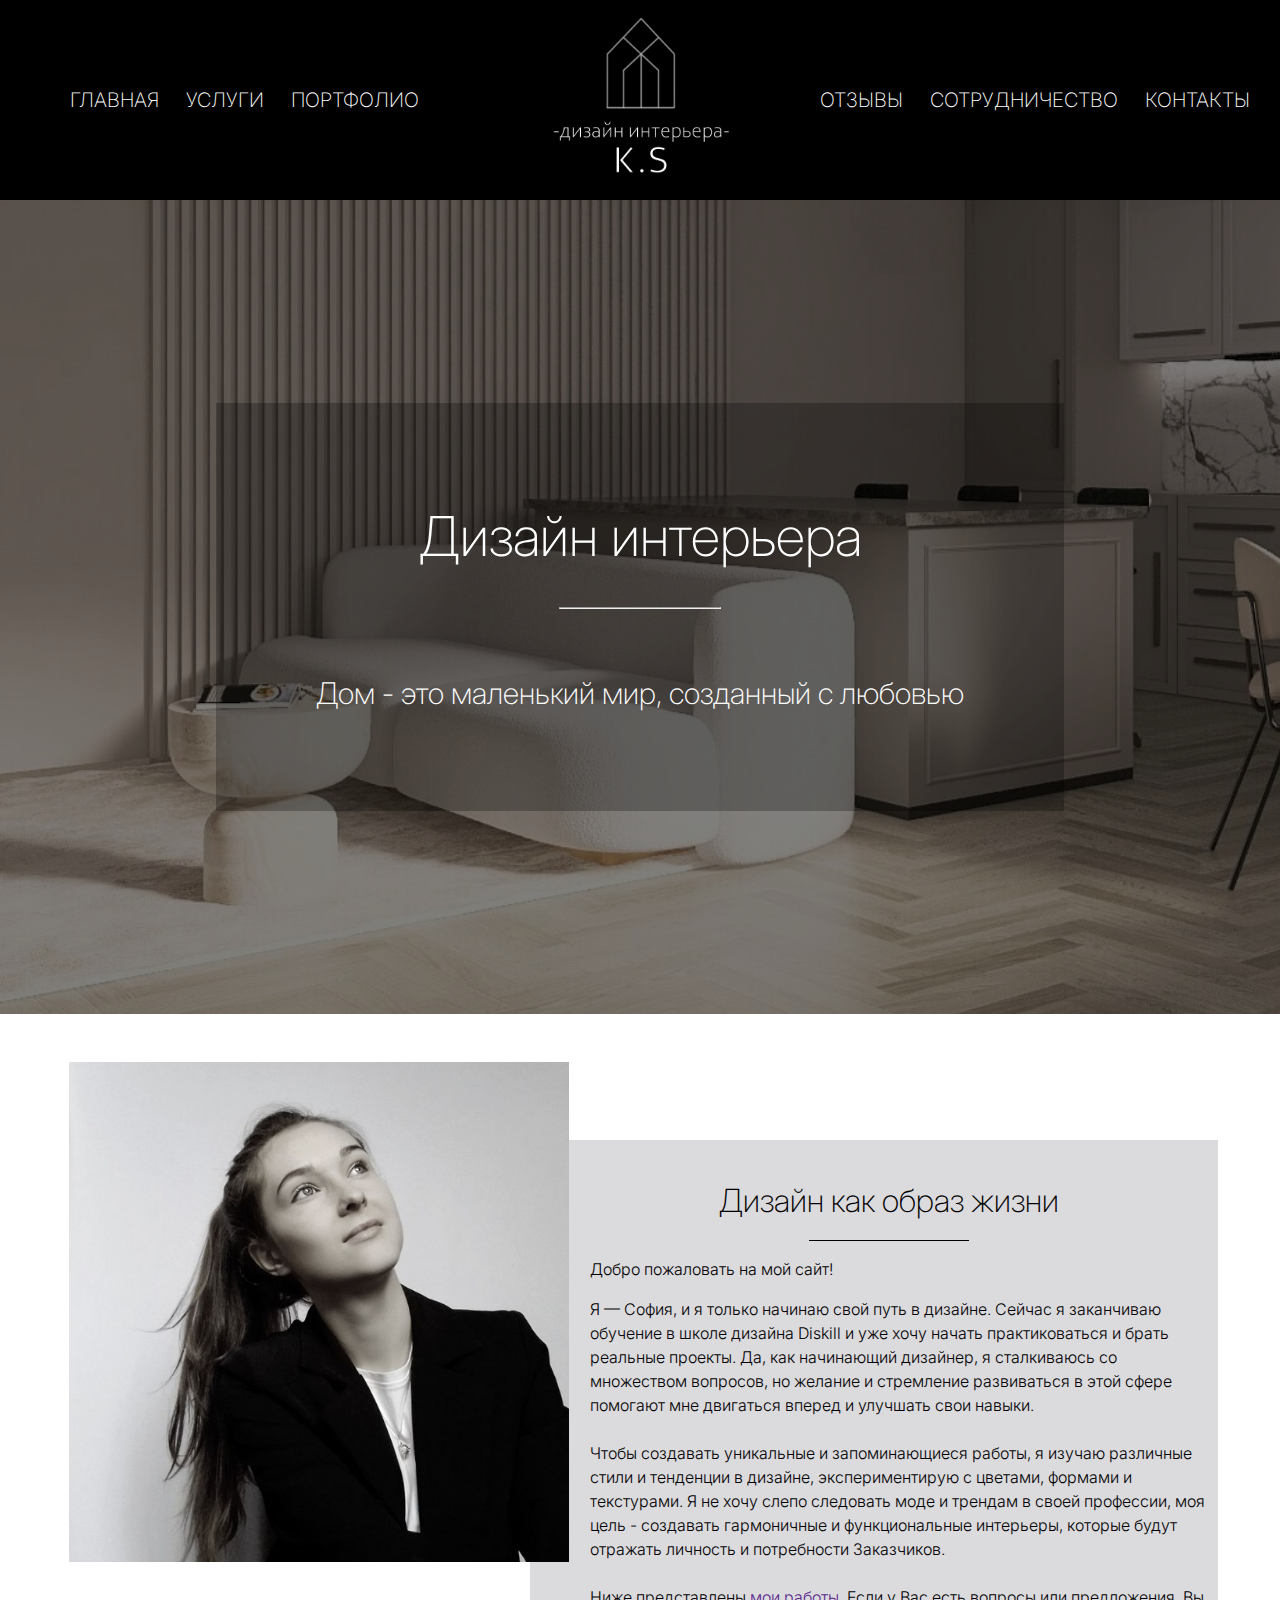
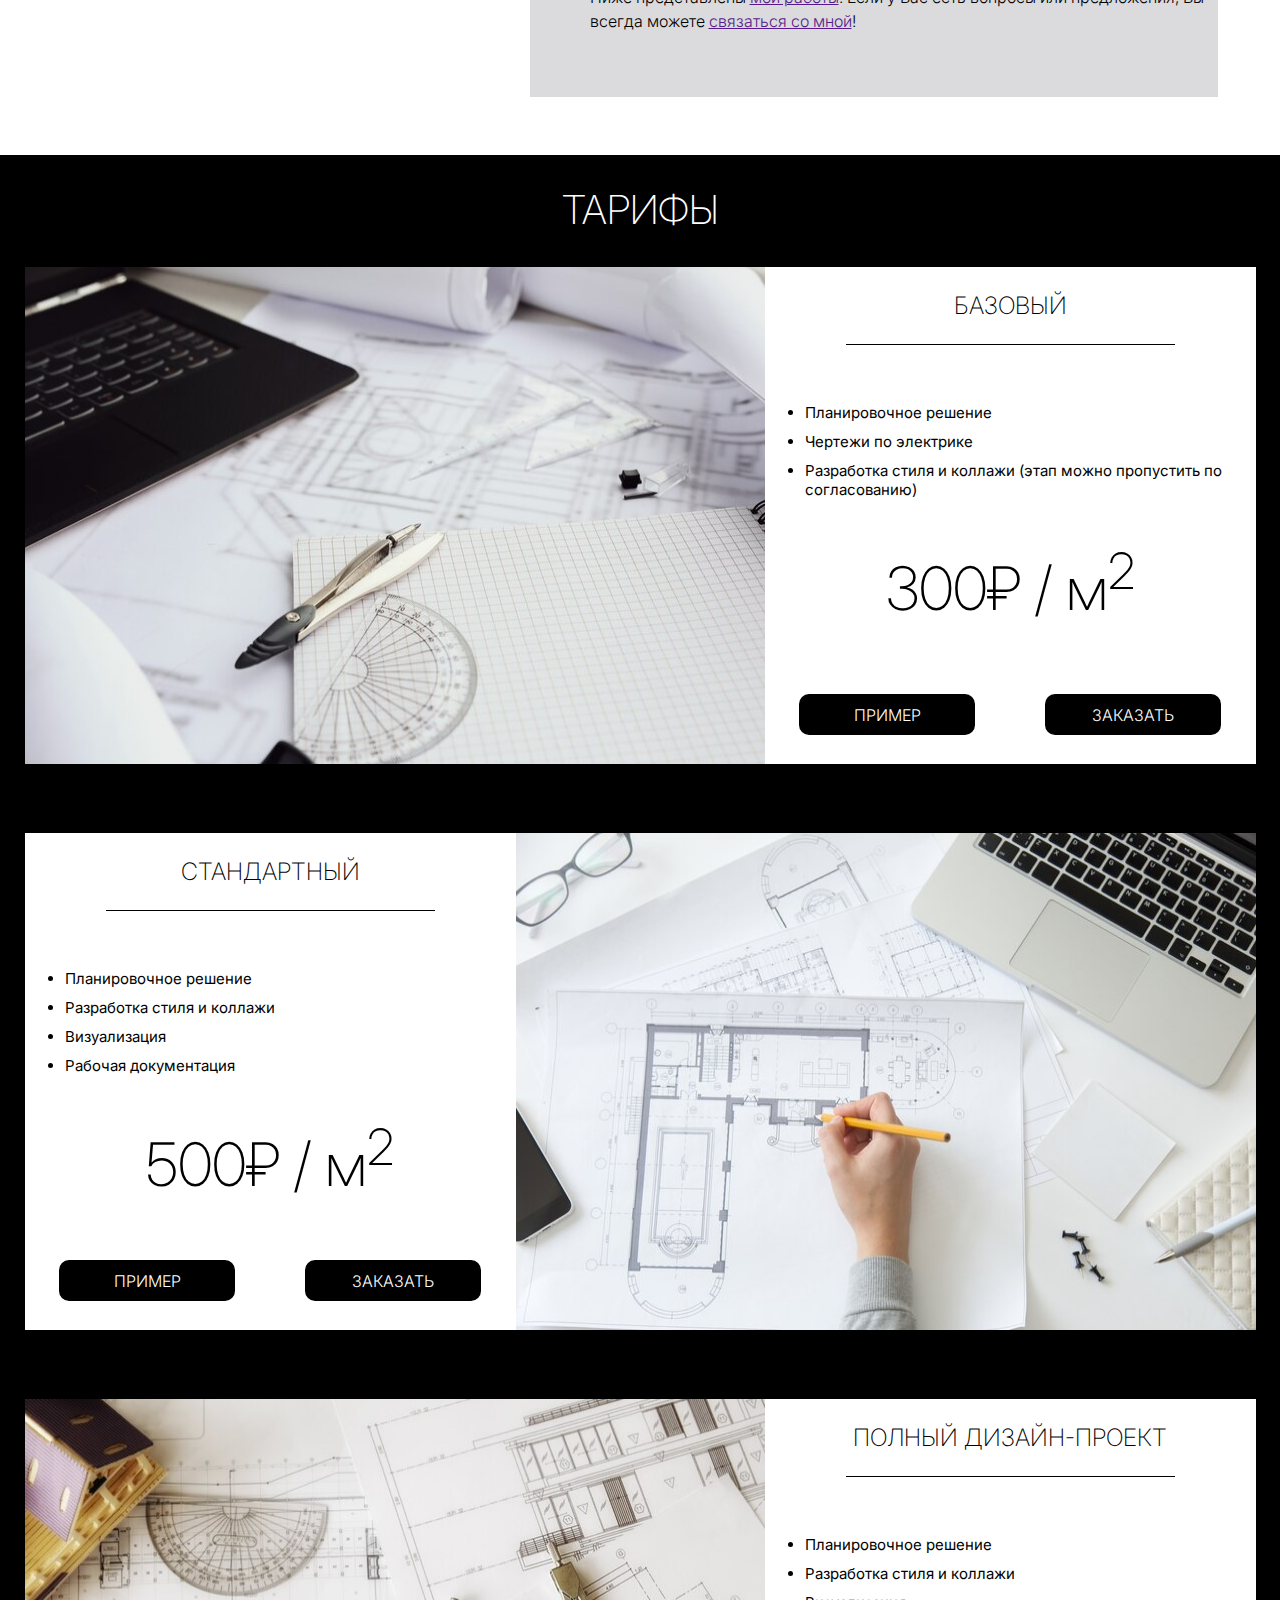
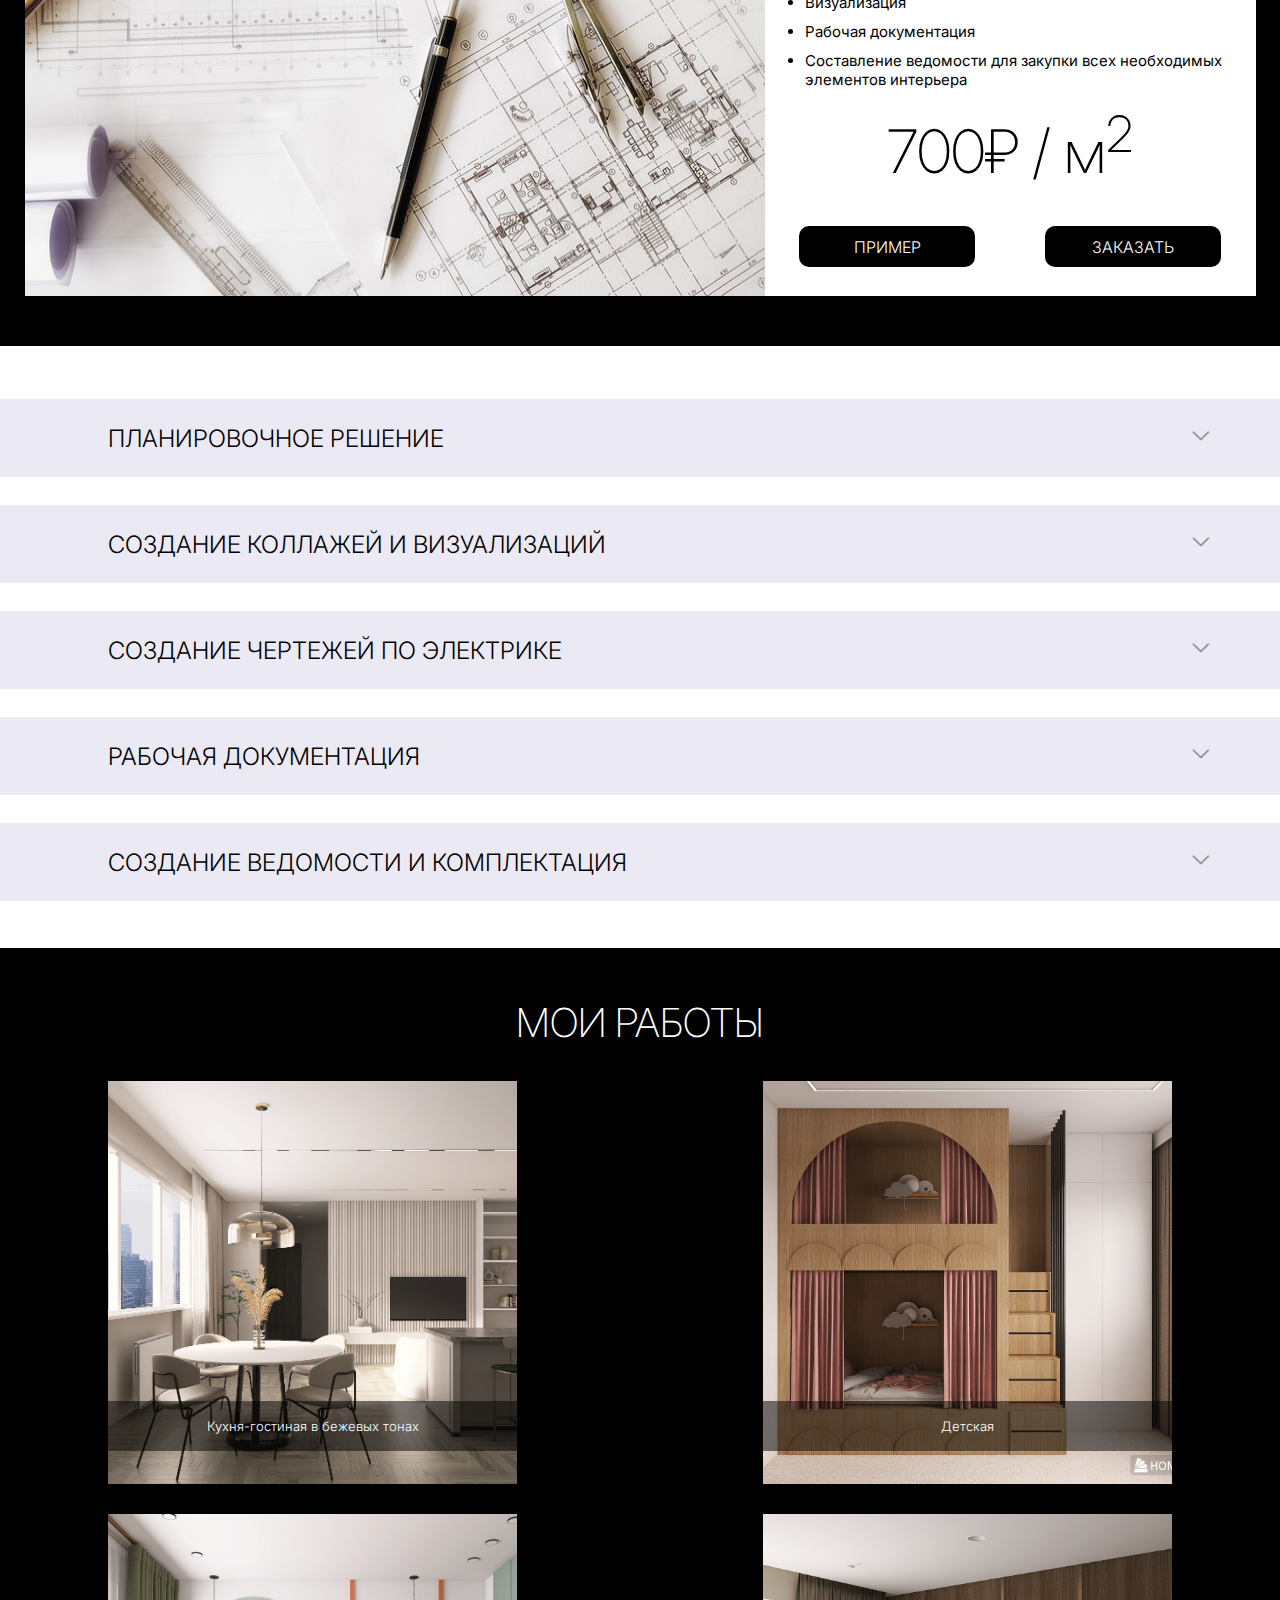
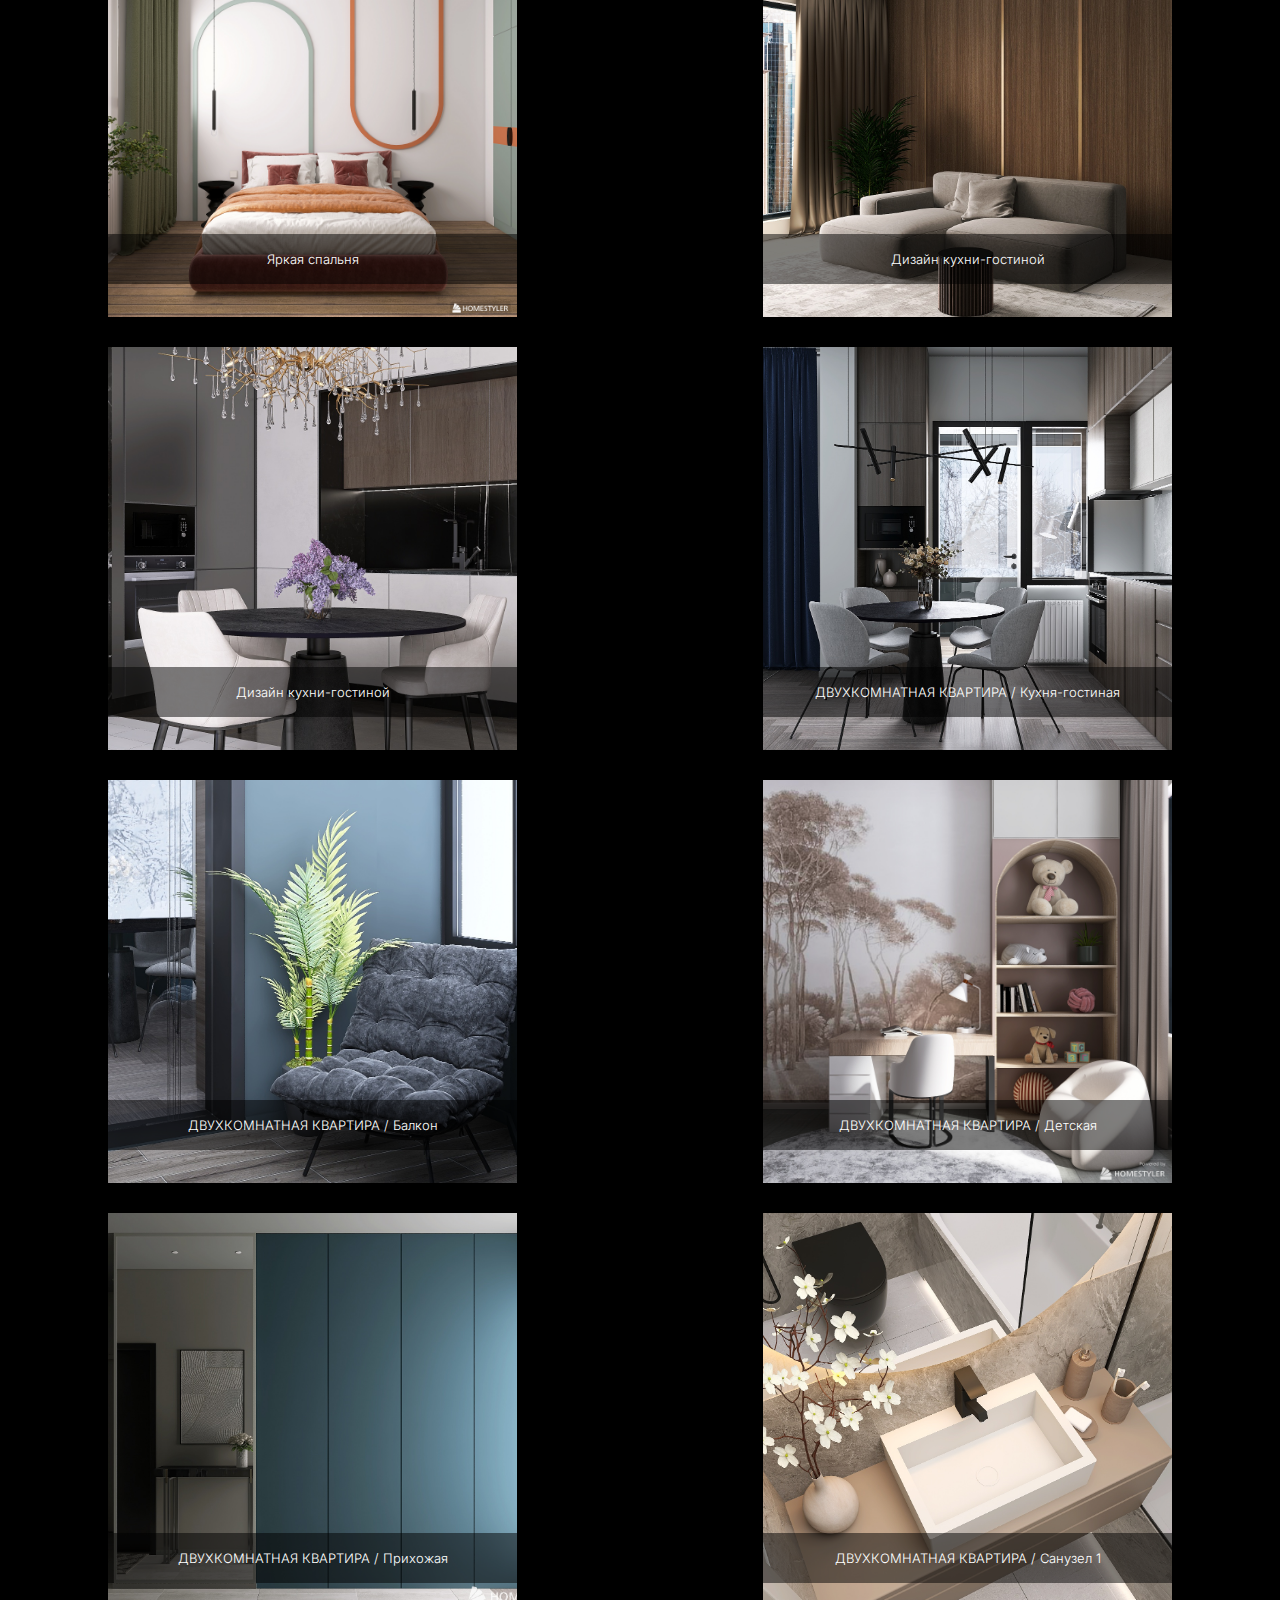
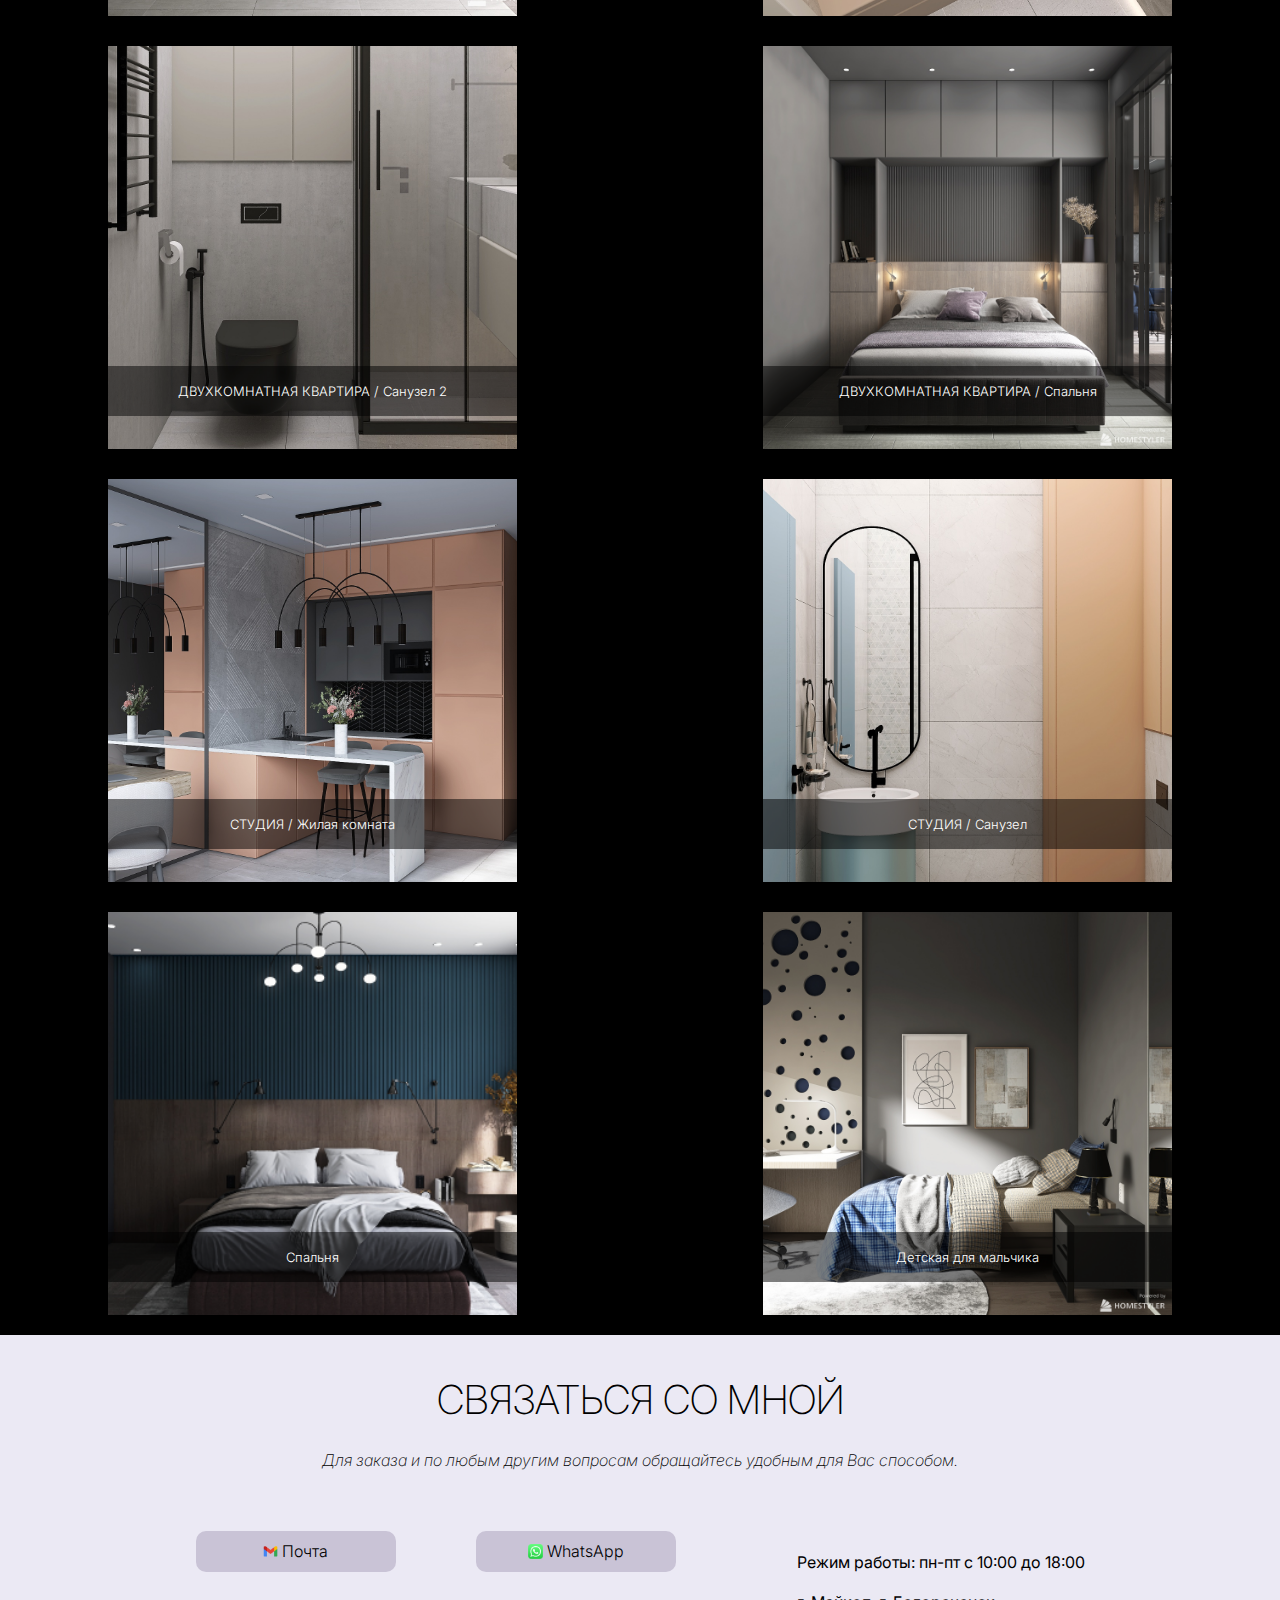
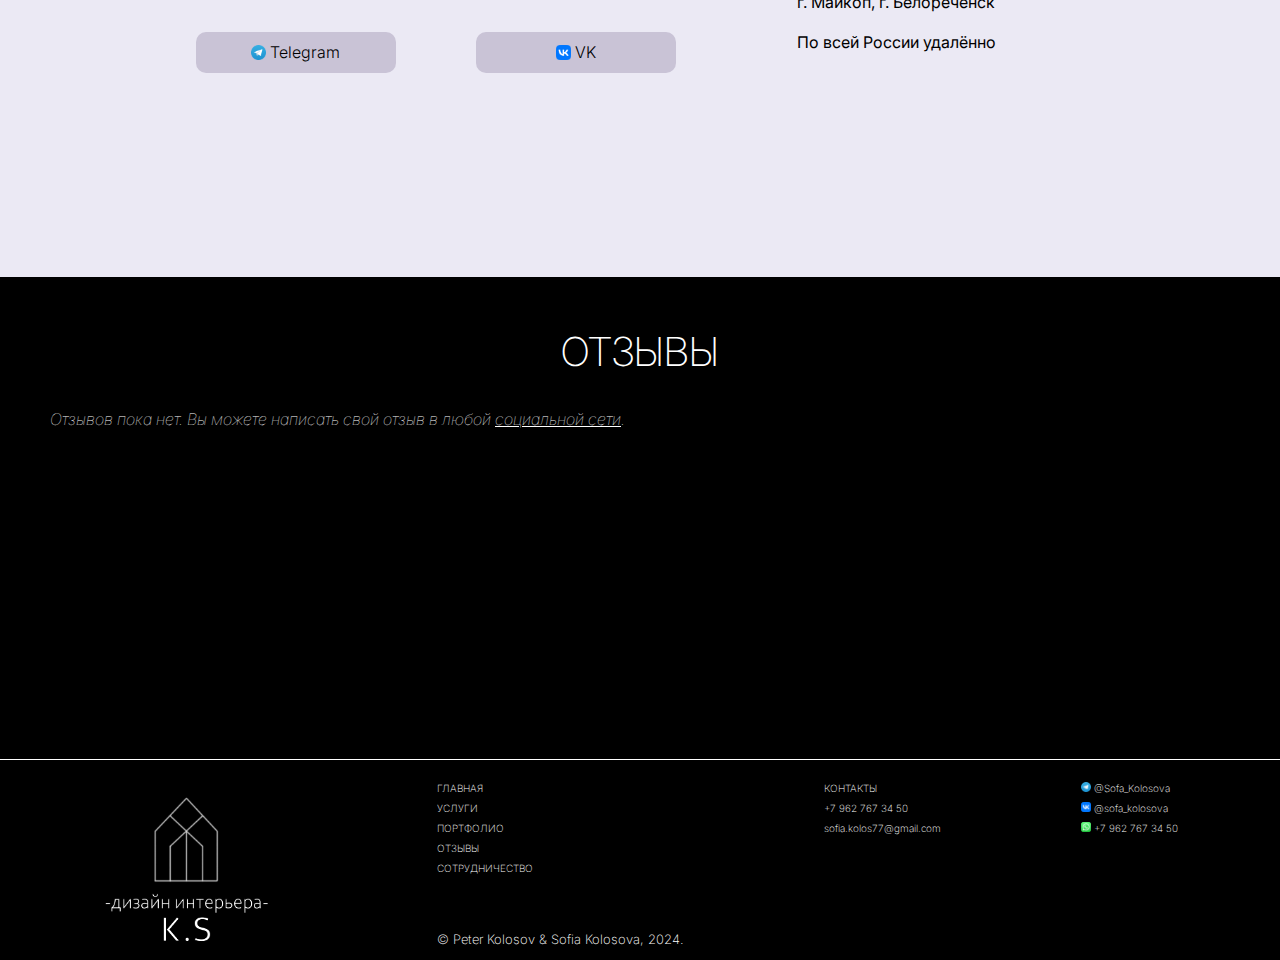
==== commit 6105e740: "hence new work" ====
--- a/index.html
+++ b/index.html
@@ -331,6 +331,12 @@
 			<h2>Мои работы</h2>
 
 			<div class="cards">
+				<div class="card" data-id="16">
+					<img src="images/work/16/1.jpeg" alt="">
+					<div class="overlay-text">Кухня-гостиная в бежевых тонах</div>
+					<div class="overlay"></div>
+				</div>
+
 				<div class="card" data-id="14">
 					<img src="images/work/14/4.jpeg" alt="">
 					<div class="overlay-text">Детская</div>
--- a/style.css
+++ b/style.css
@@ -121,7 +121,7 @@
 	position: relative;
 	justify-content: center;
 	align-items: center;
-	background: url(images/home-bg.png);
+	background: url(images/home.jpeg);
 	background-size: cover;
 	color: white;
 	height: 814px;
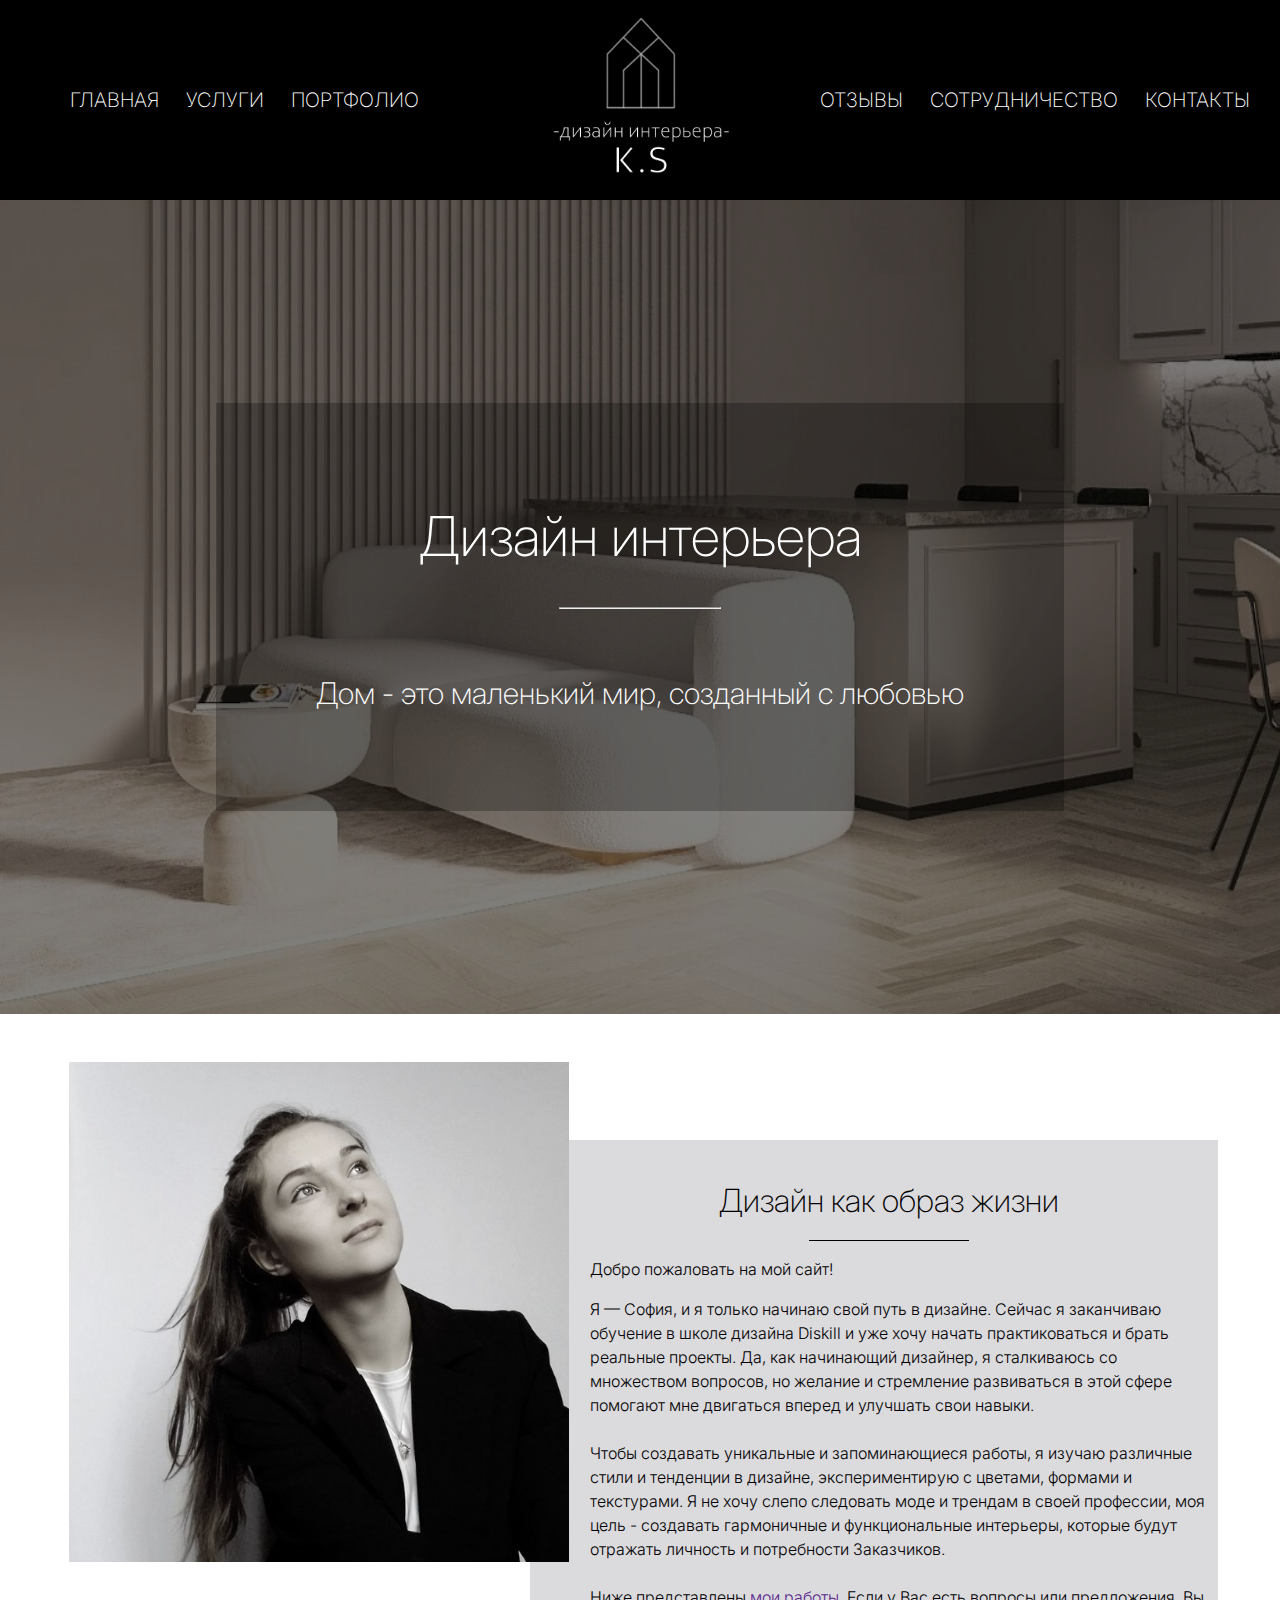
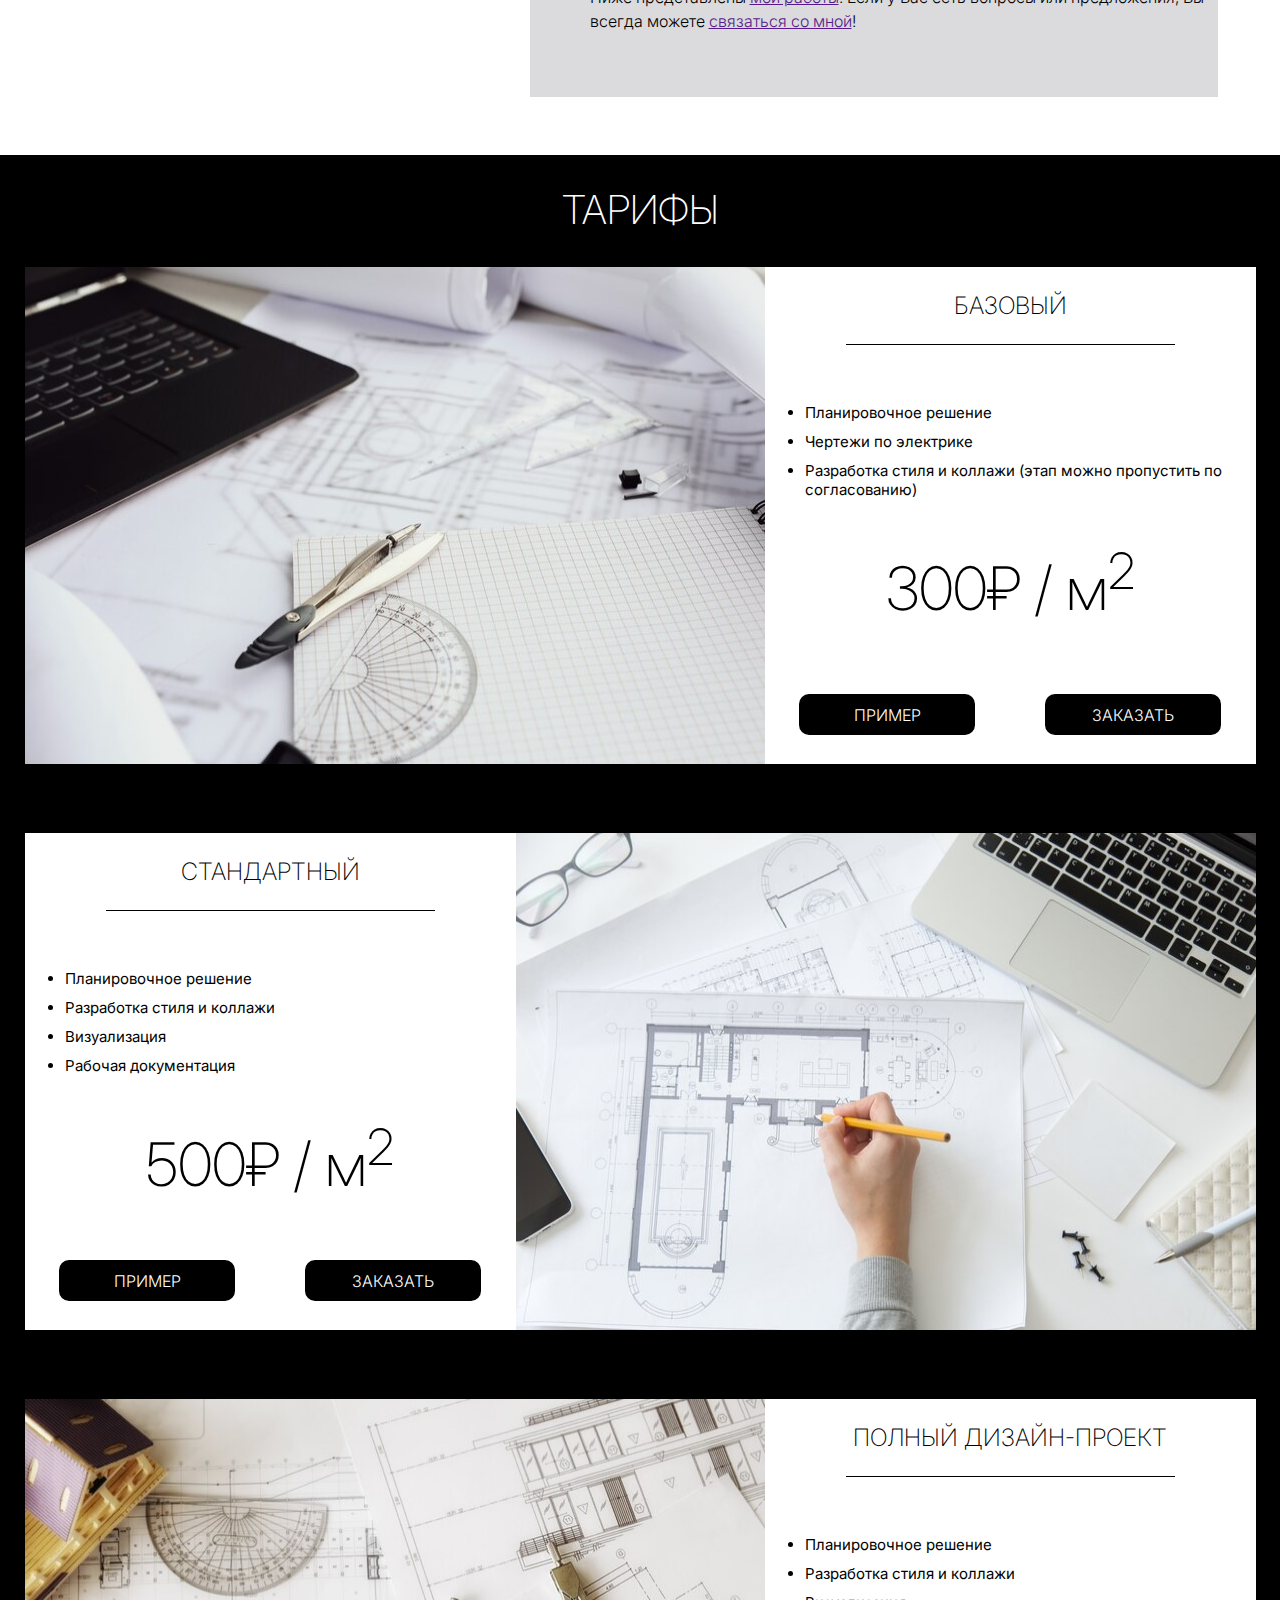
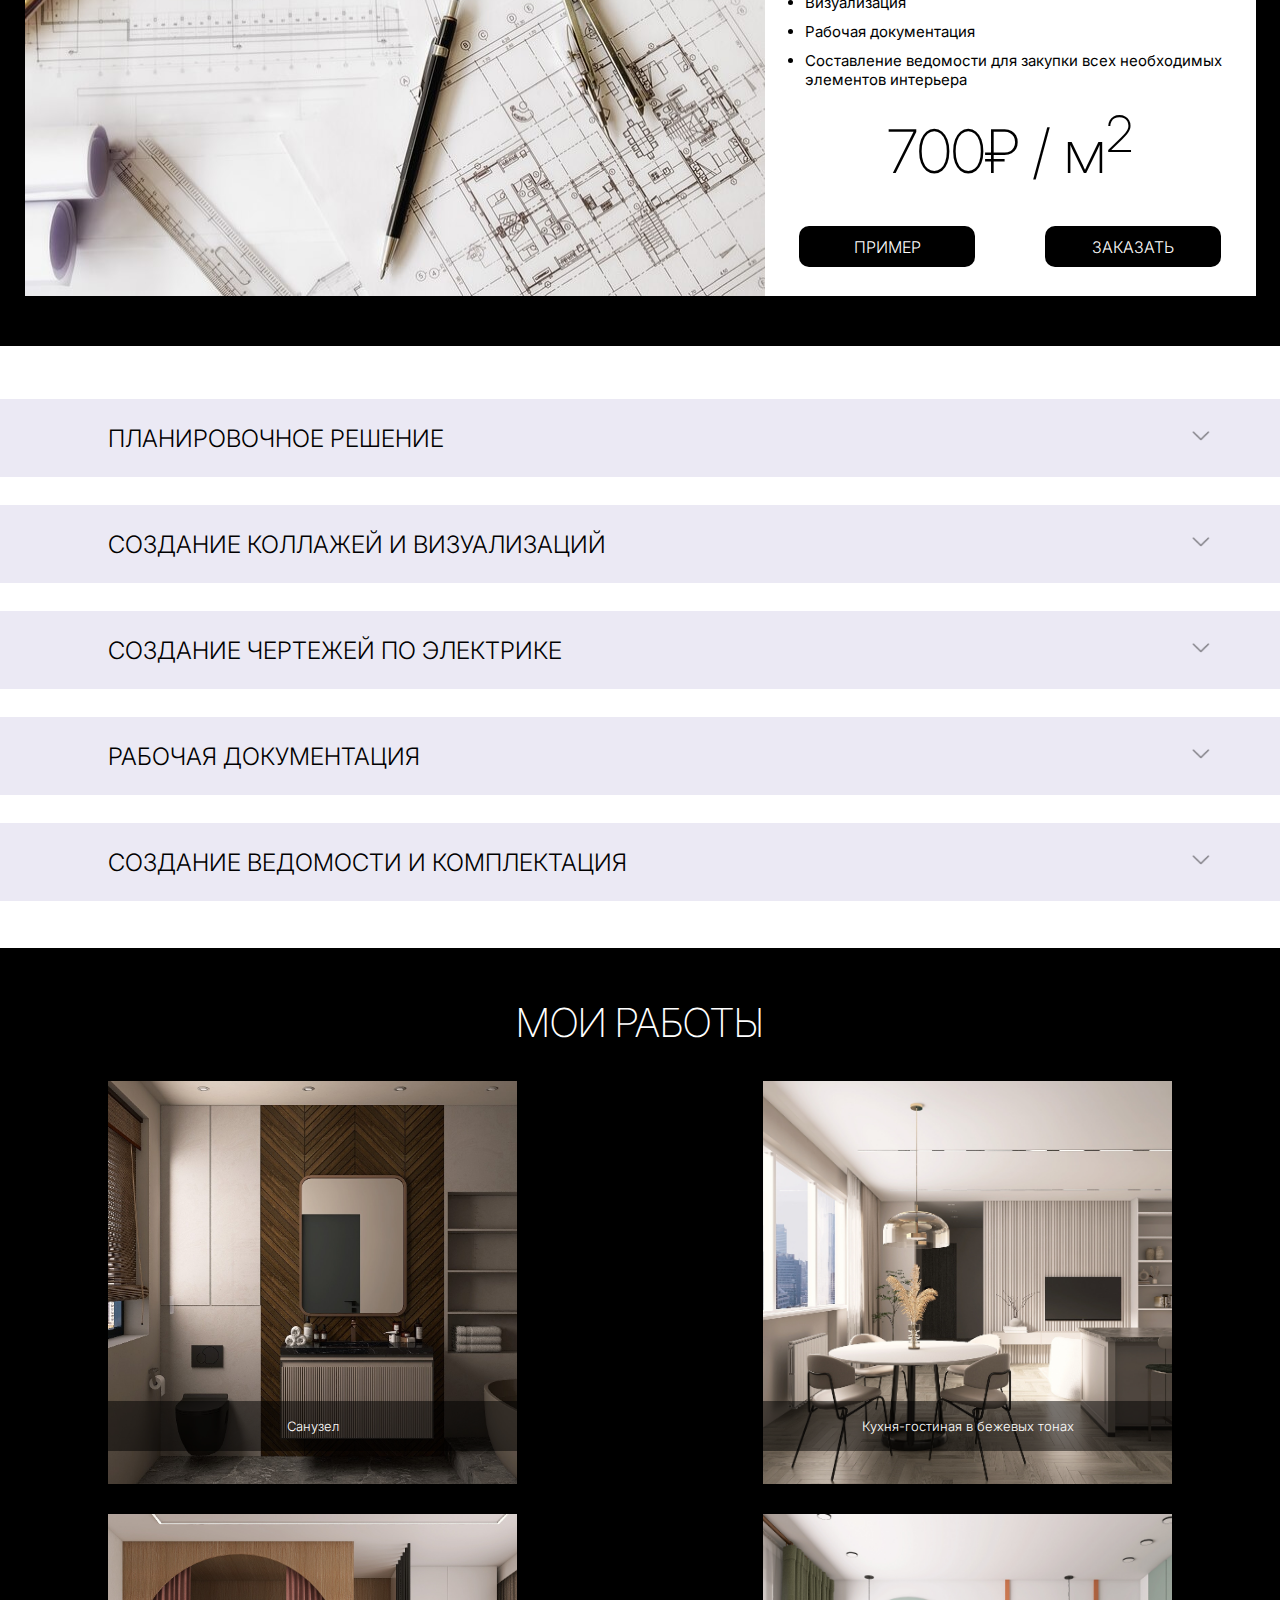
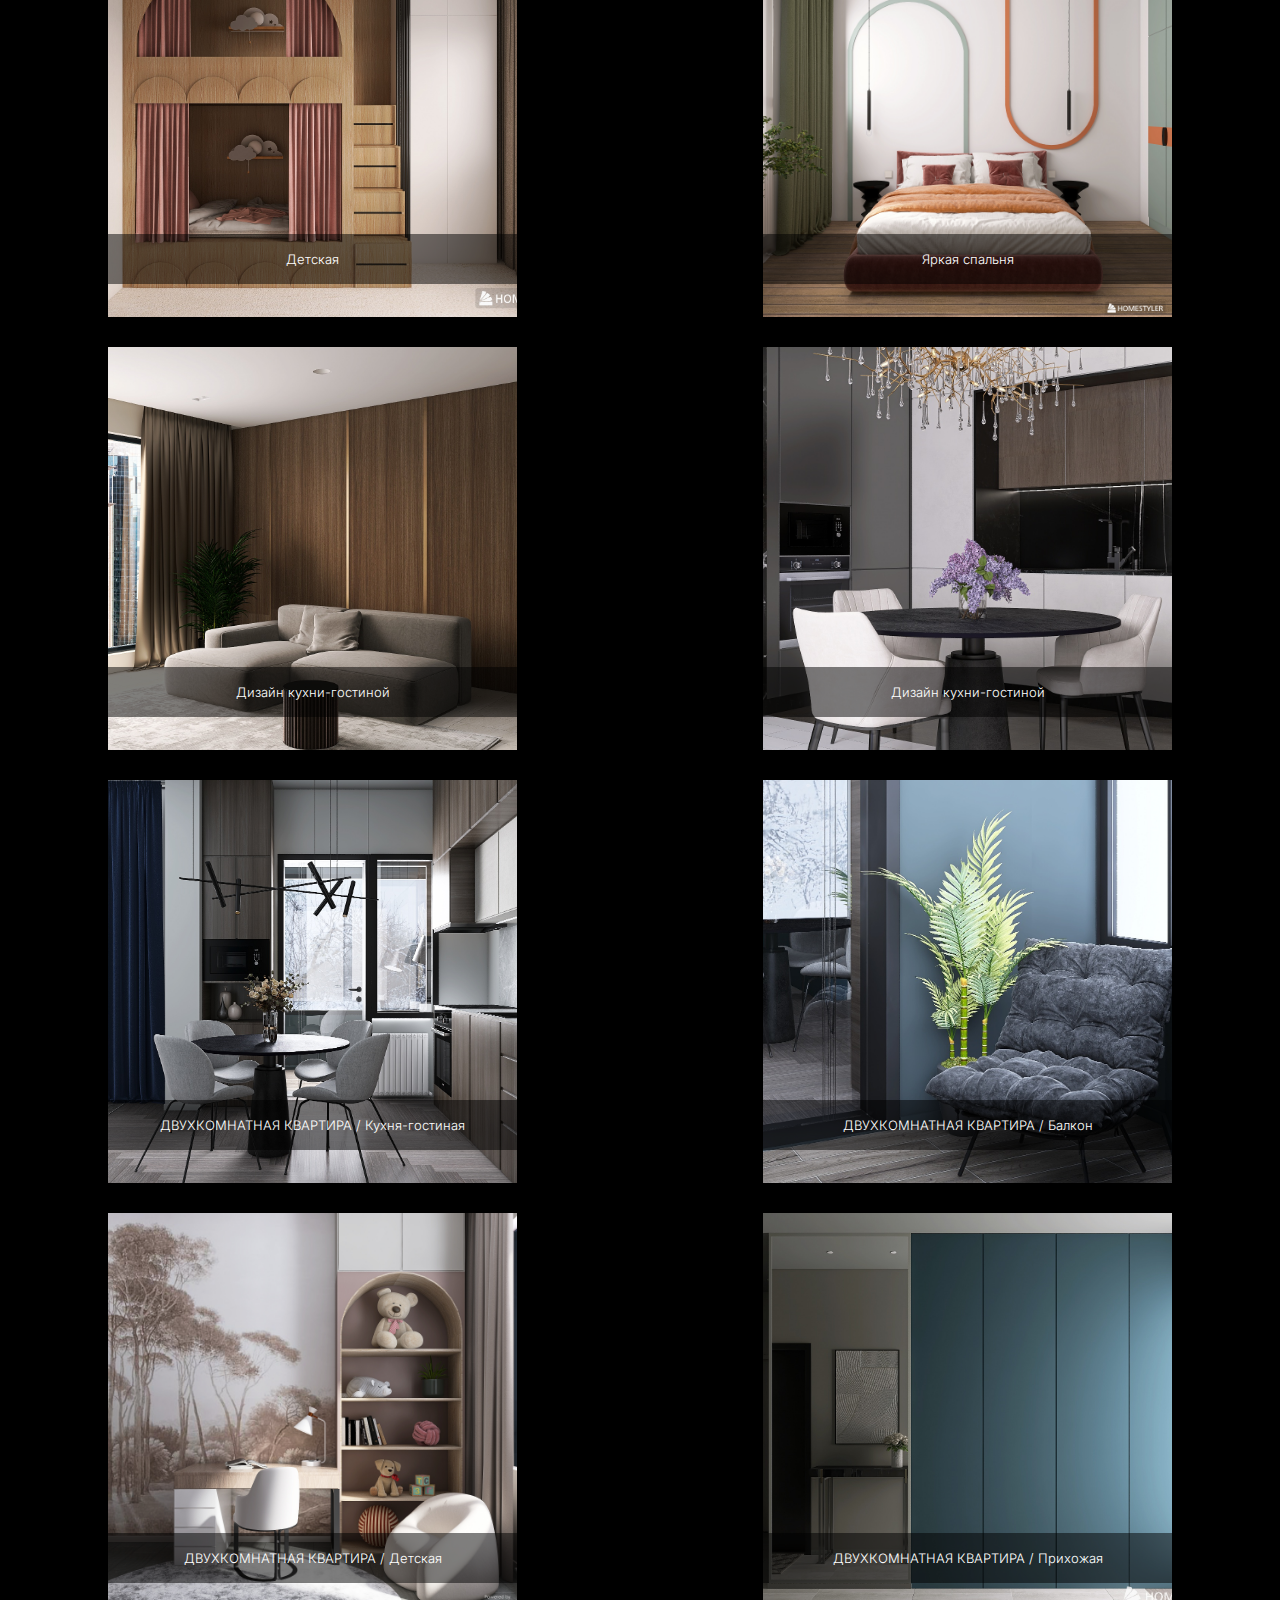
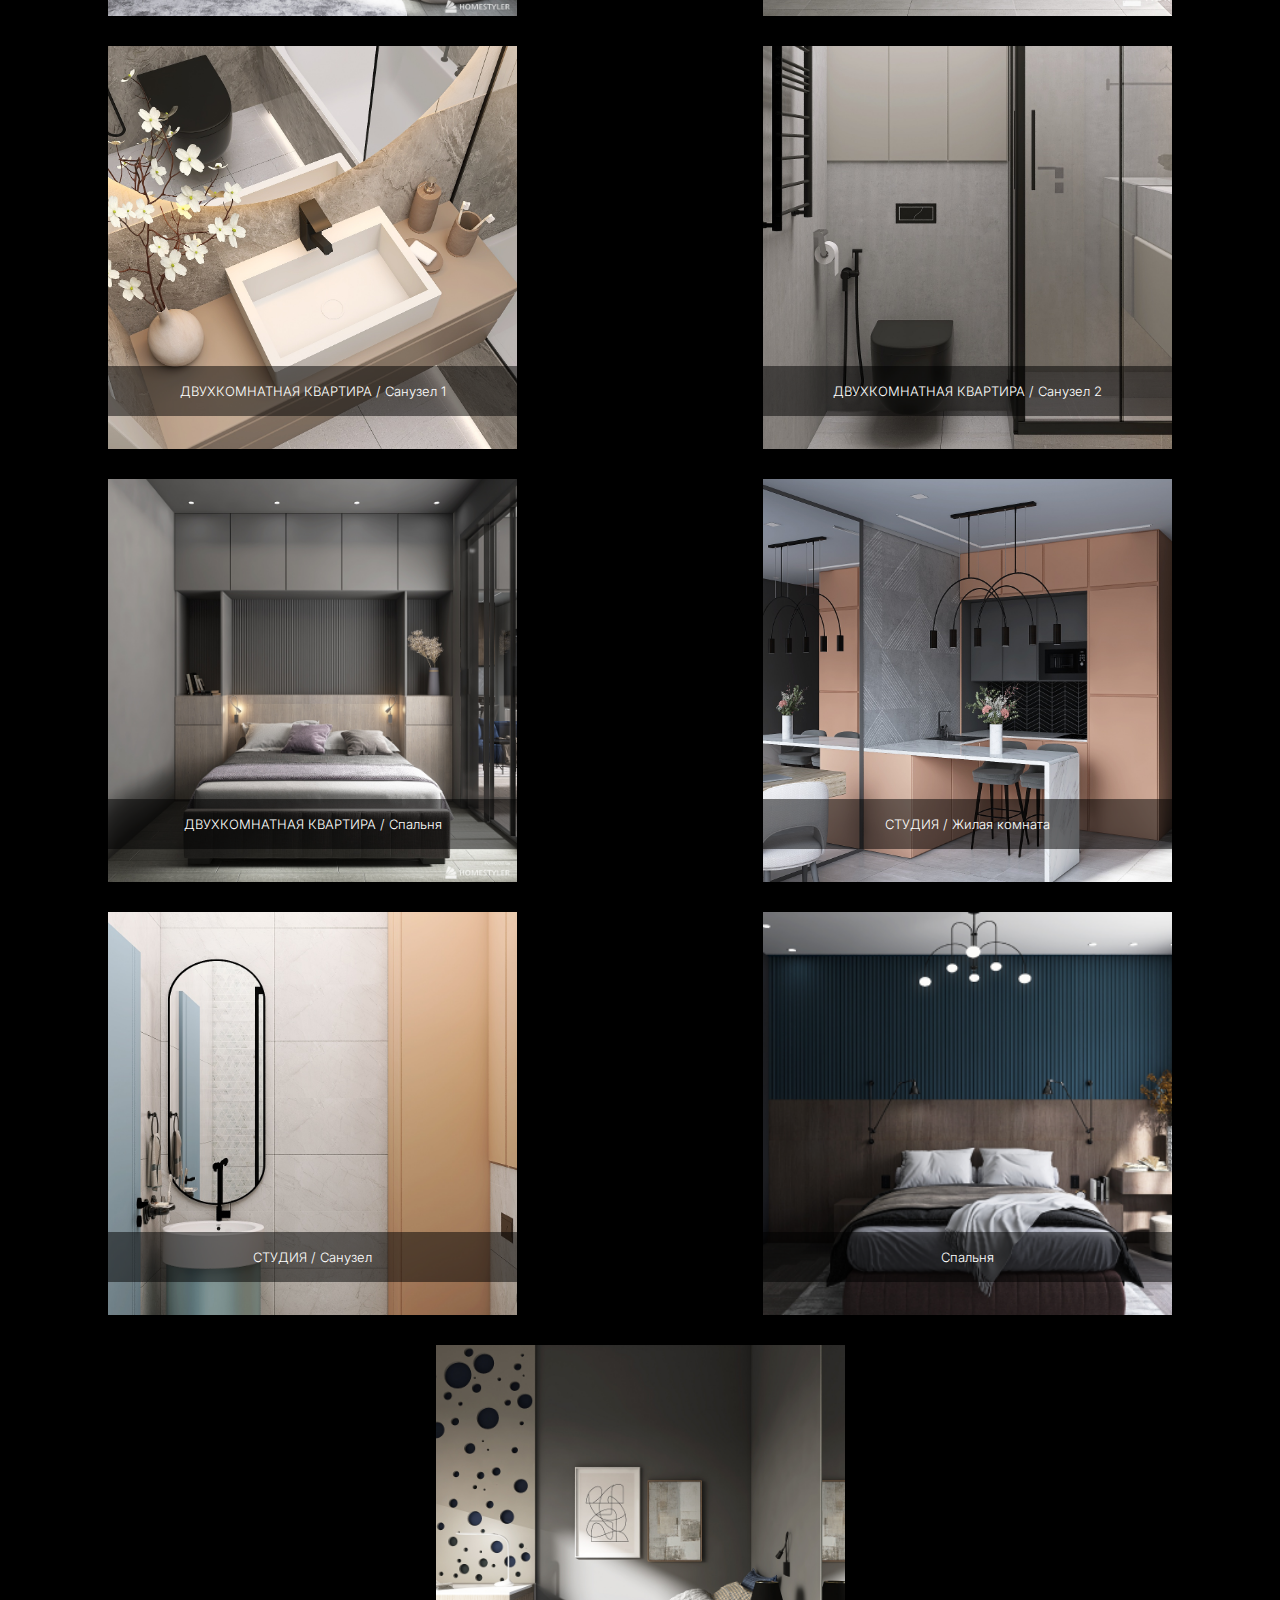
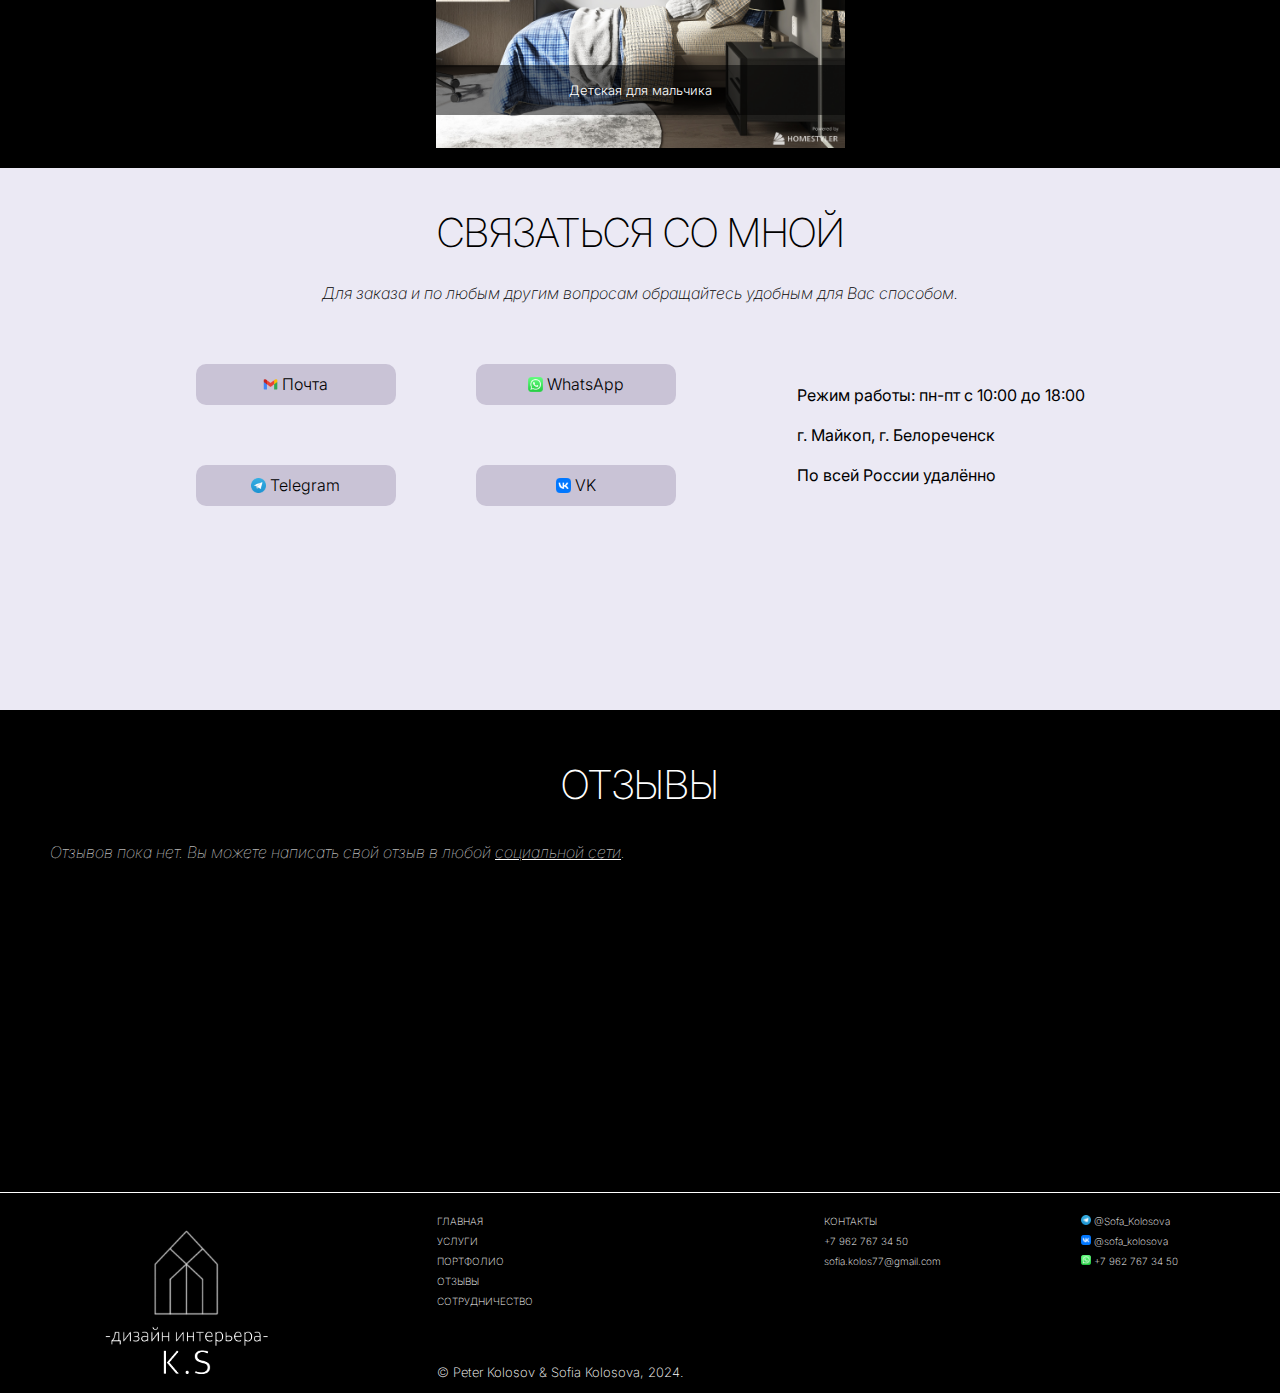
==== commit 9906c37f: "new work" ====
--- a/index.html
+++ b/index.html
@@ -331,6 +331,12 @@
 			<h2>Мои работы</h2>
 
 			<div class="cards">
+				<div class="card" data-id="17">
+					<img src="images/work/17/11.jpeg" alt="">
+					<div class="overlay-text">Санузел</div>
+					<div class="overlay"></div>
+				</div>
+
 				<div class="card" data-id="16">
 					<img src="images/work/16/1.jpeg" alt="">
 					<div class="overlay-text">Кухня-гостиная в бежевых тонах</div>
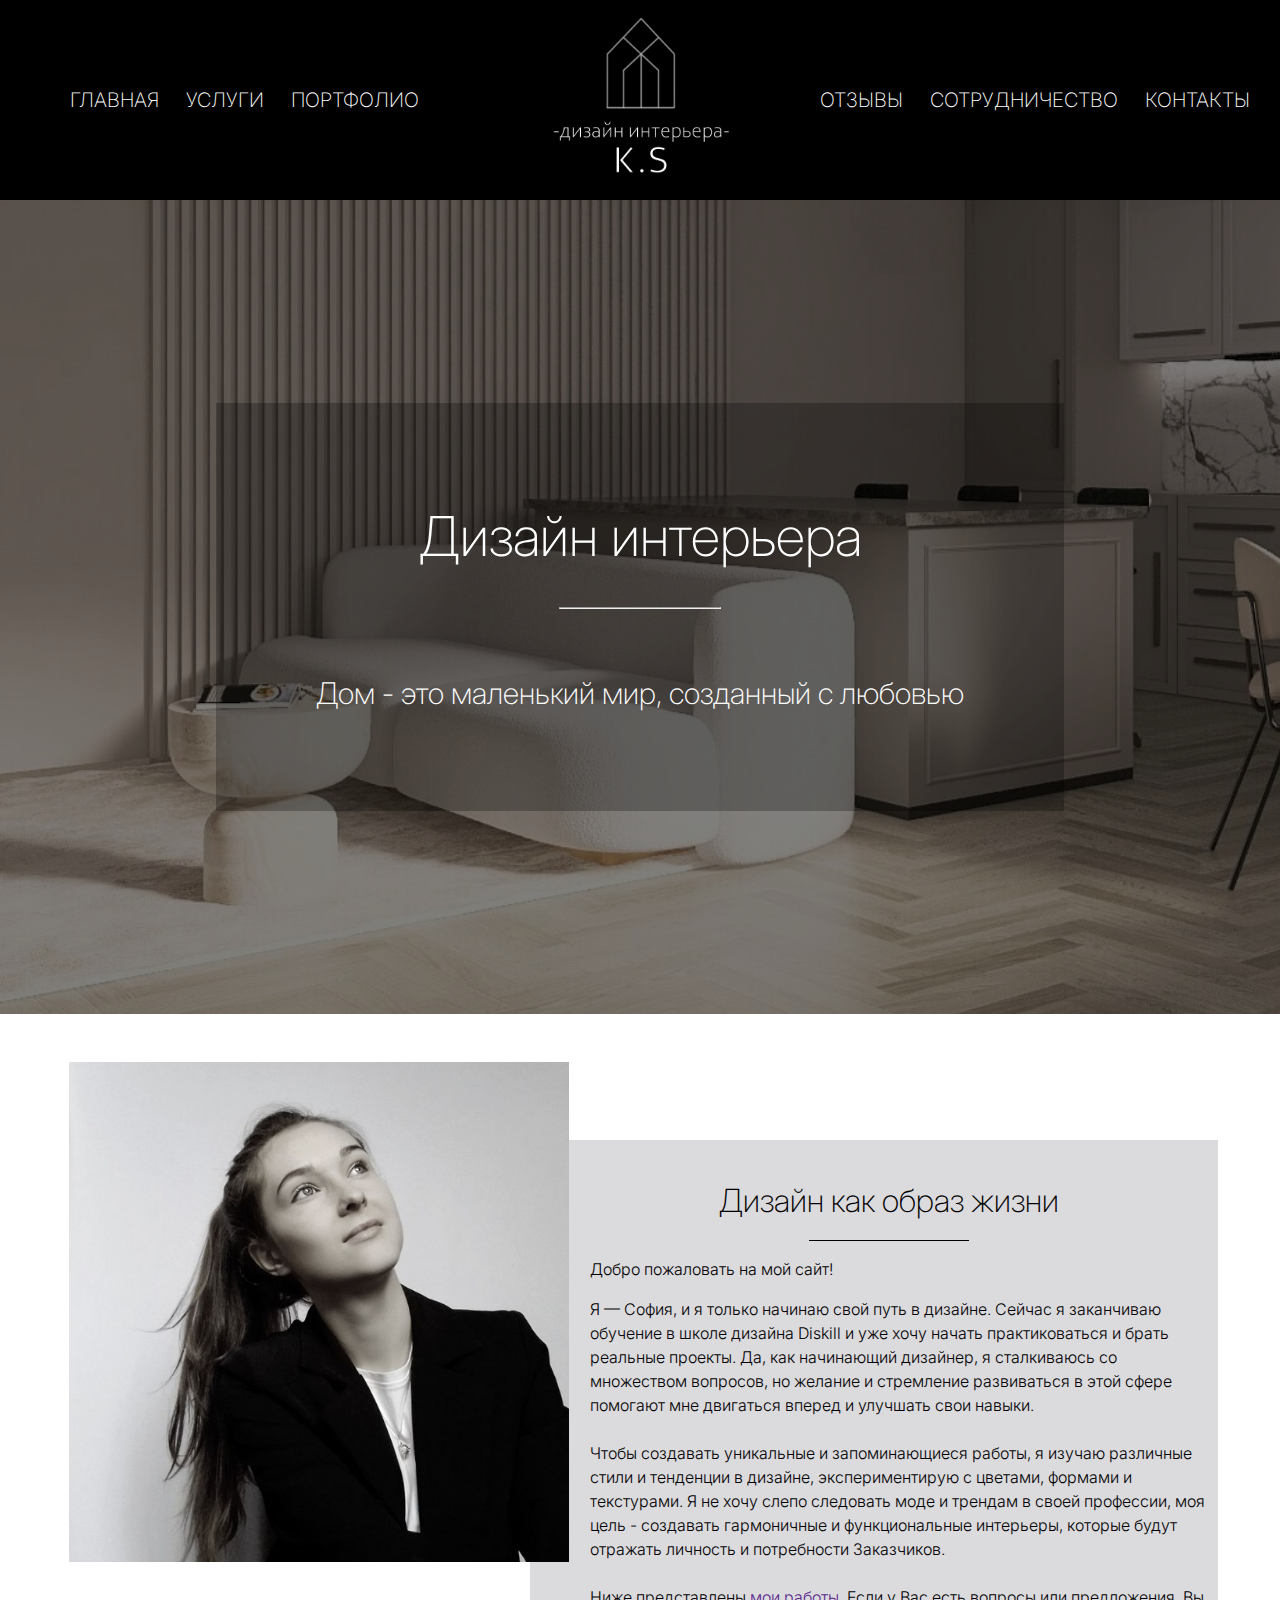
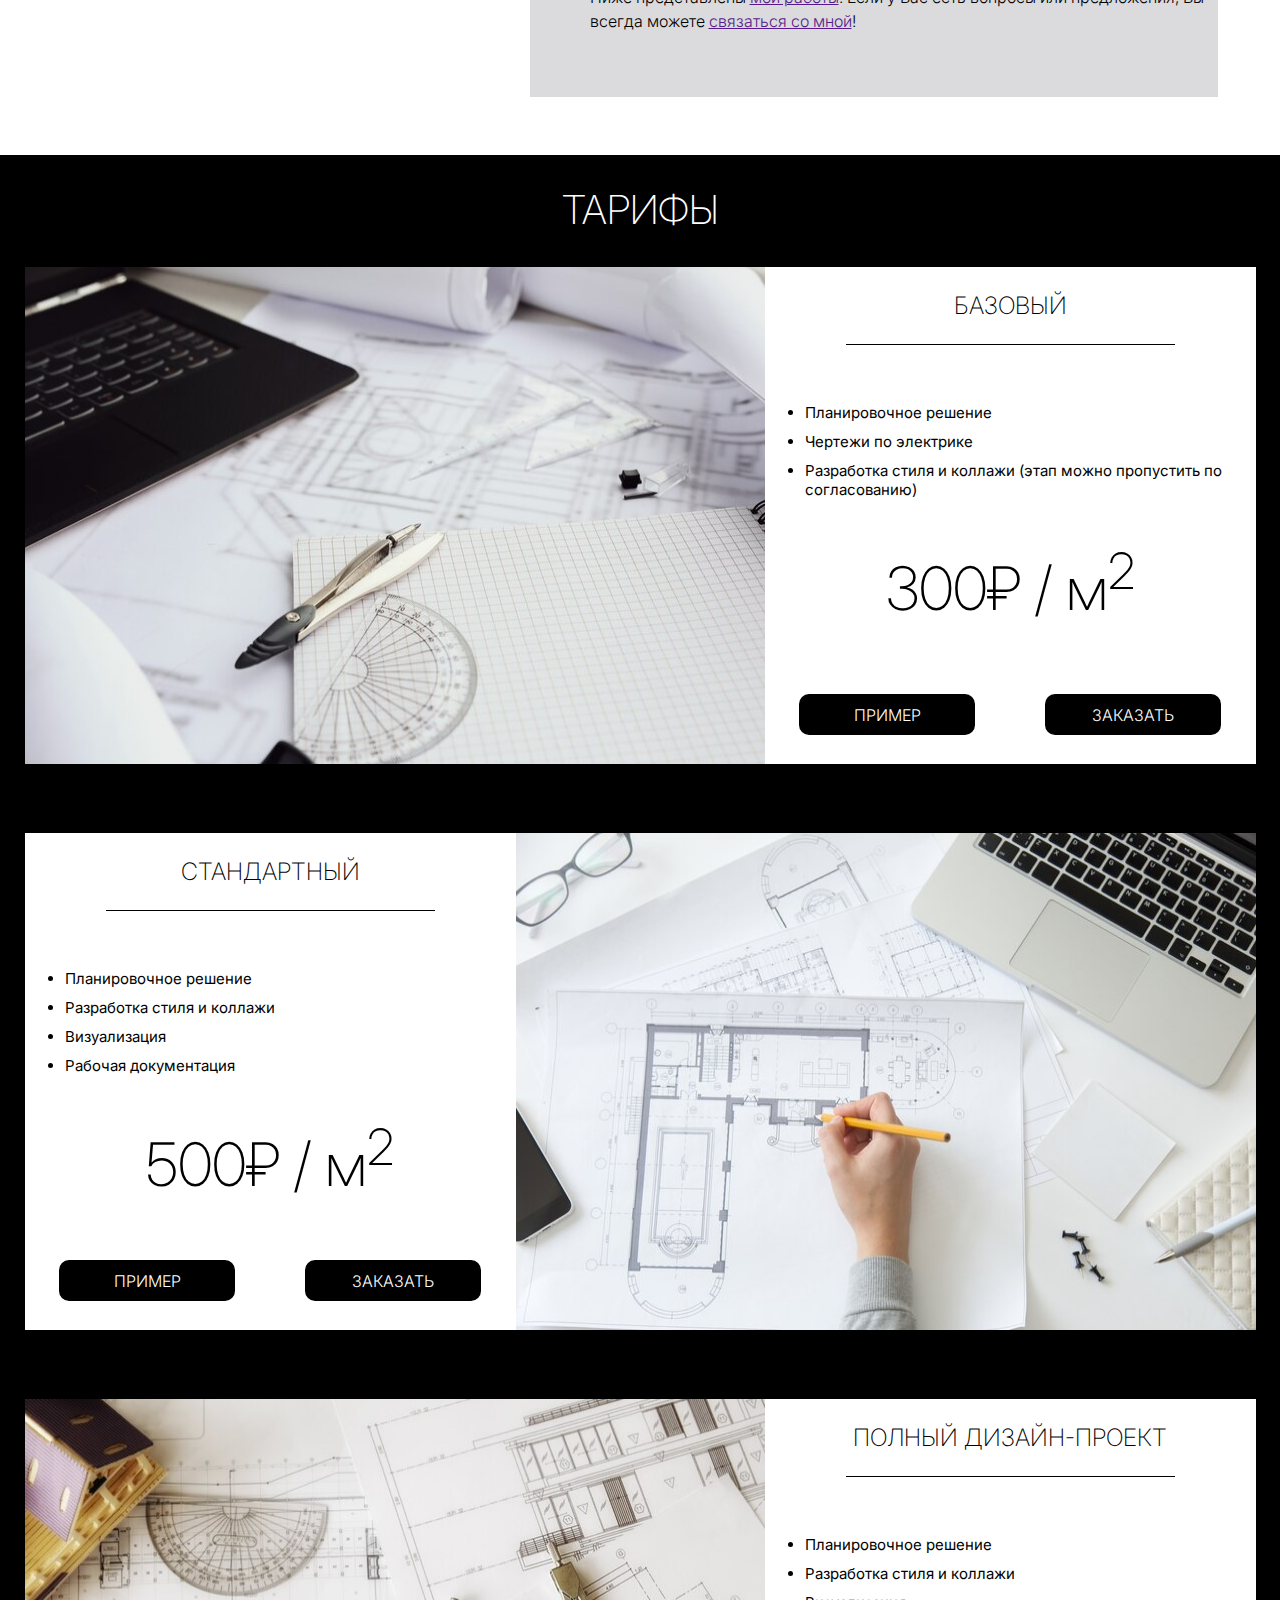
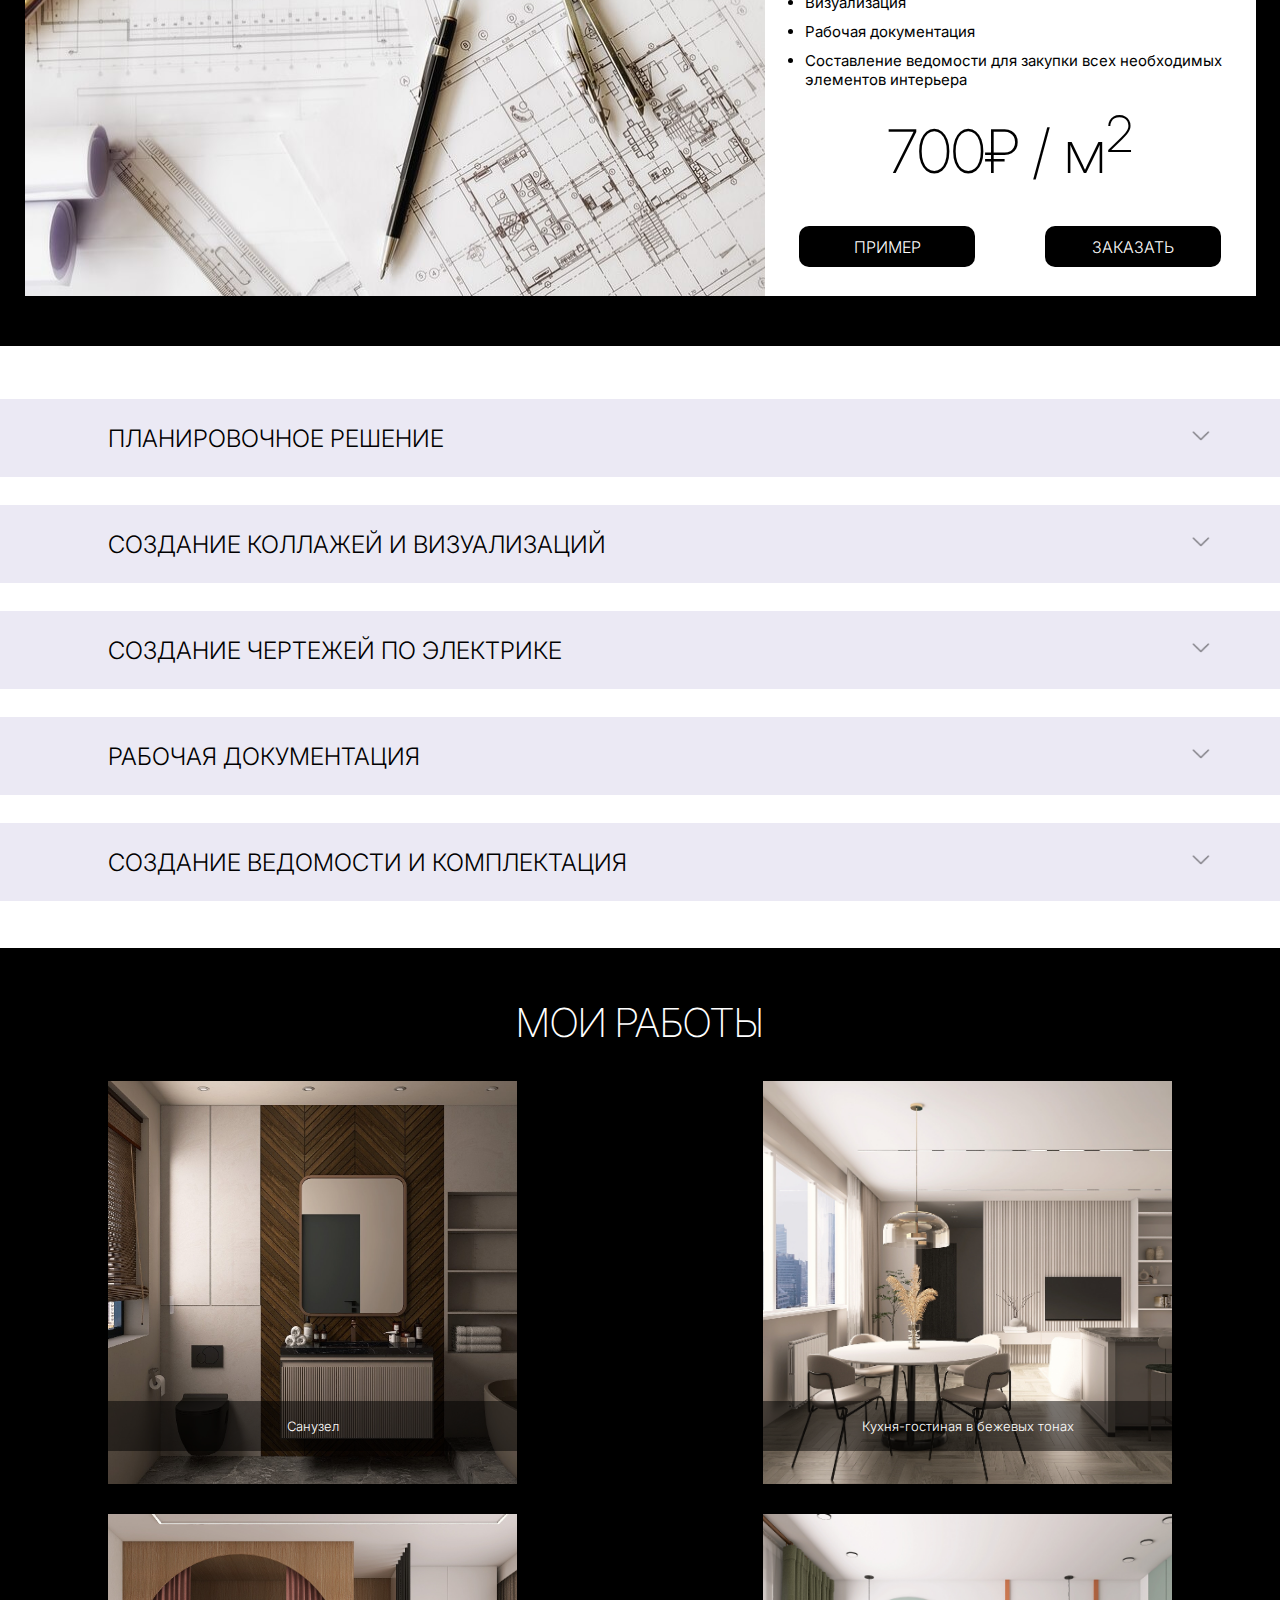
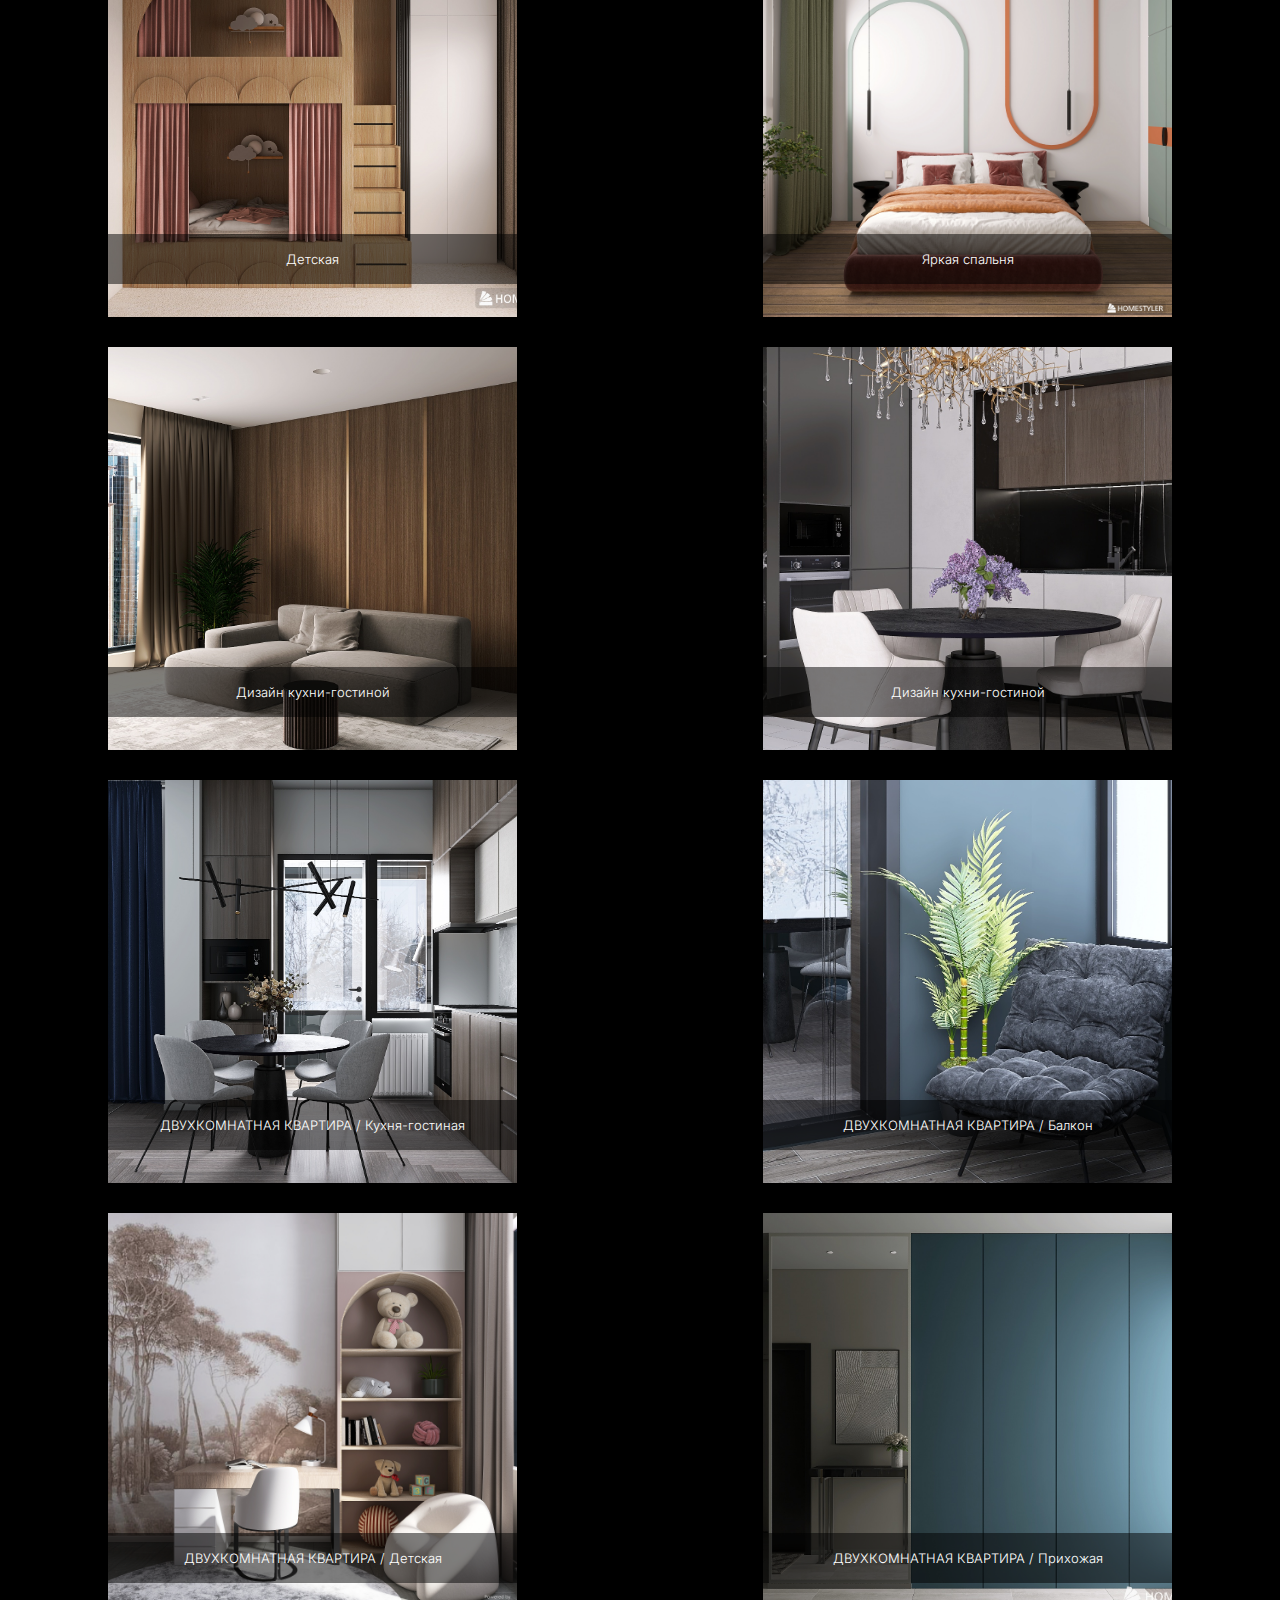
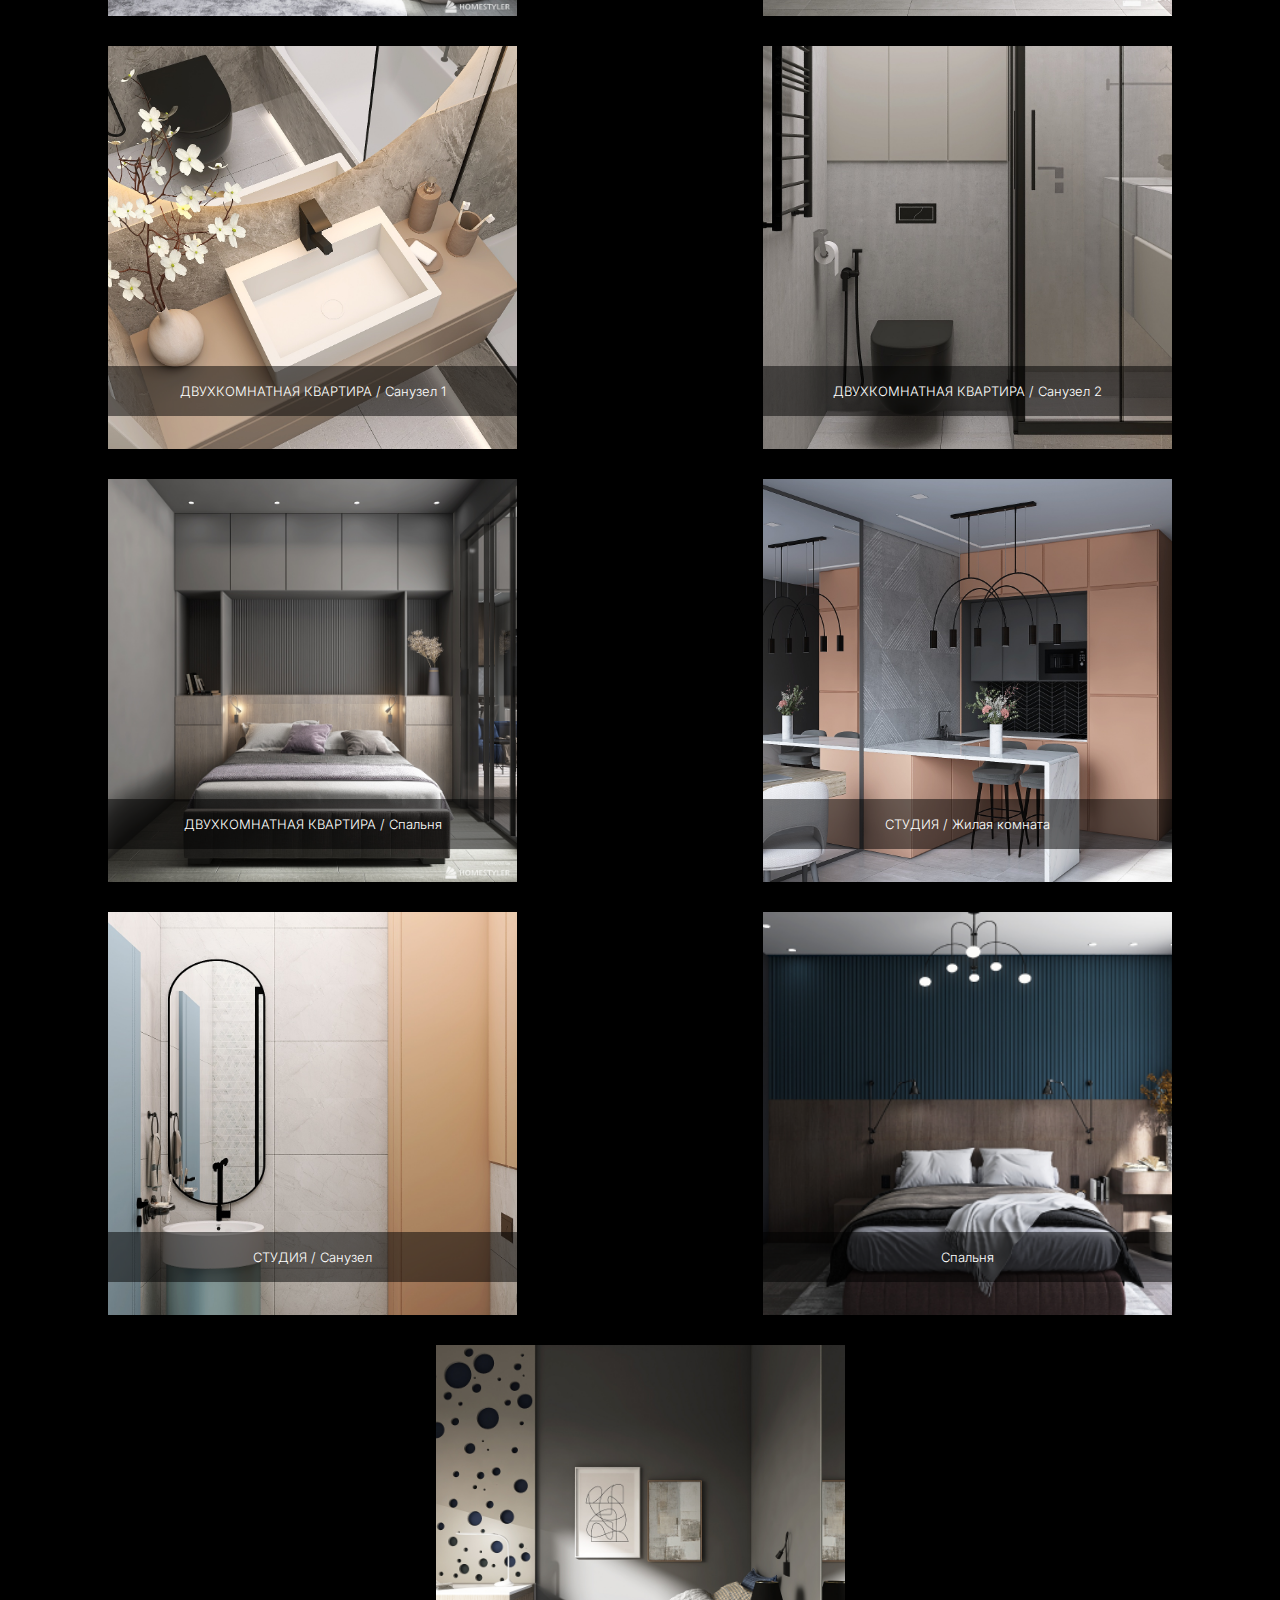
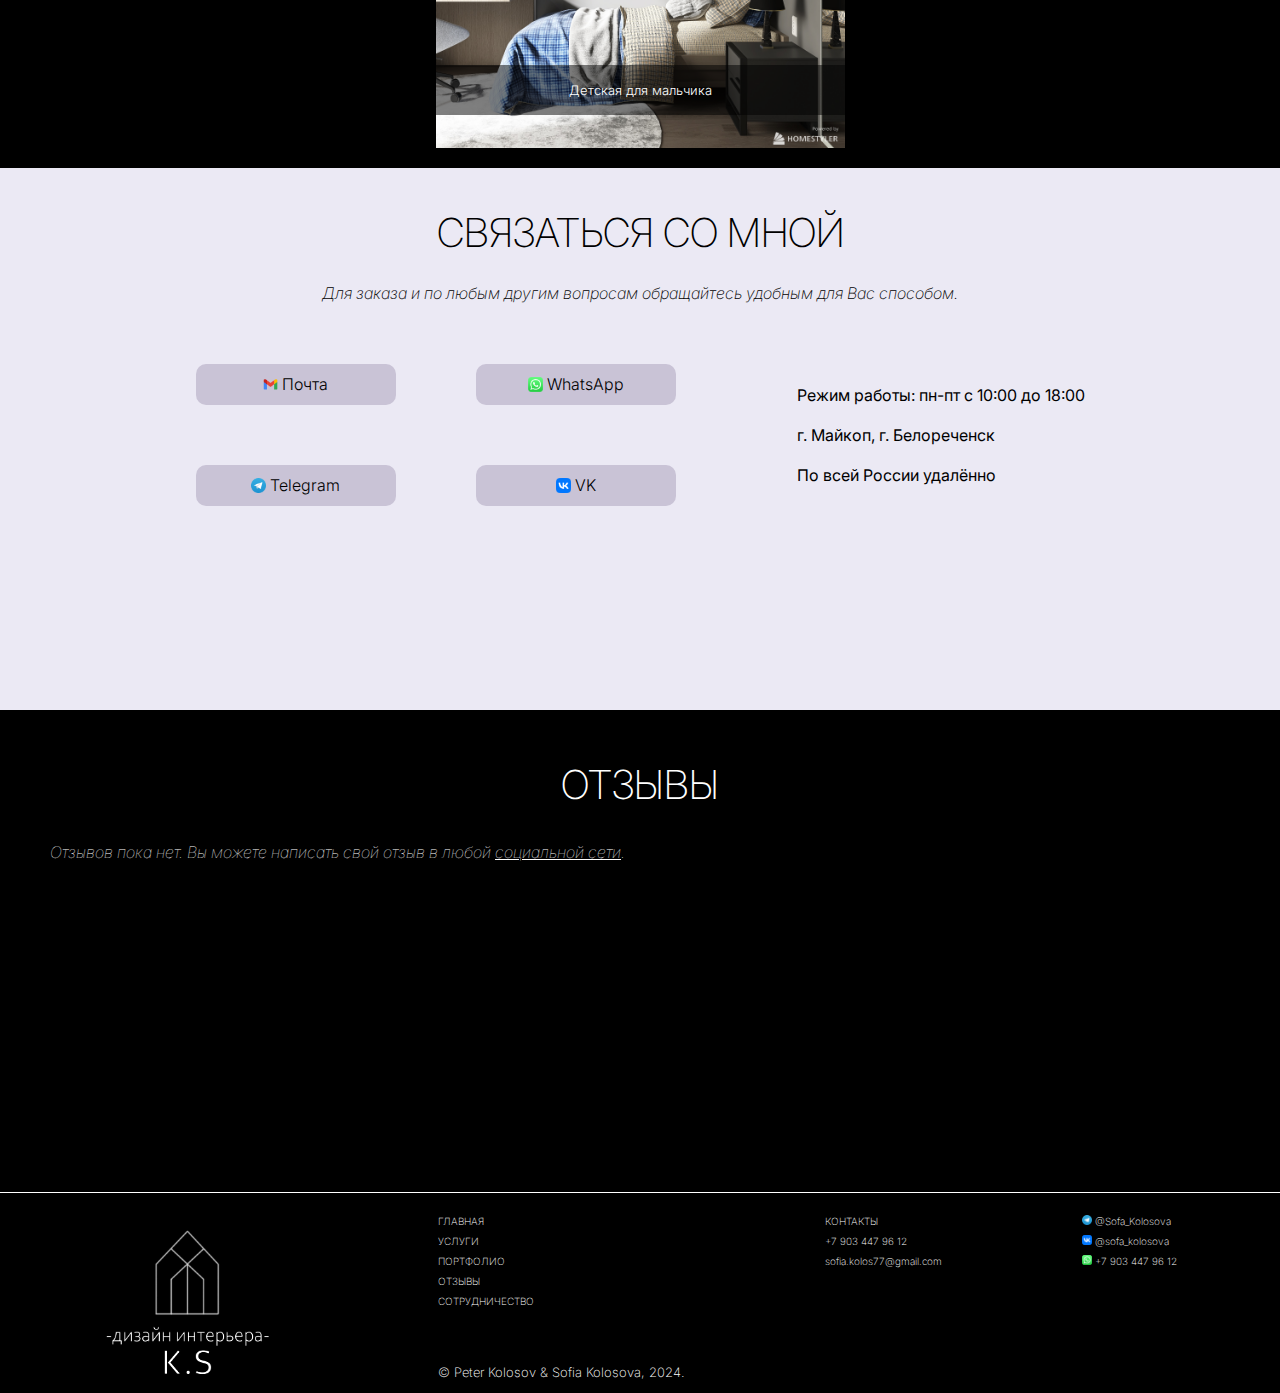
==== commit 759a345f: "change phone number" ====
--- a/index.html
+++ b/index.html
@@ -448,7 +448,7 @@
 						<a href="https://t.me/Sofa_Kolosova"><img src="images/telegram.png" alt="Telegram" class="icon"> Telegram</a>
 					</p>
 					<p>
-						<a href="https://wa.me/79627673450"><img src="images/whatsapp.png" alt="WhatsApp" class="icon"> WhatsApp</a> <br> <br> <br>
+						<a href="https://wa.me/79034479612"><img src="images/whatsapp.png" alt="WhatsApp" class="icon"> WhatsApp</a> <br> <br> <br>
 						<a href="https://vk.com/sofa_kolosova"><img src="images/vk.png" alt="VK" class="icon"> VK</a>
 					</p>
 				</div>
@@ -500,7 +500,7 @@
 
 		<ul class="links">
 			<li><a href="#cooperation">Контакты</a></li>
-			<li><a class="lowercase" href="tel:+79627673450">+7 962 767 34 50</a></li>
+			<li><a class="lowercase" href="tel:+79034479612">+7 903 447 96 12</a></li>
 			<li><a class="lowercase" href="mailto:sofia.kolos77@gmail.com">sofia.kolos77@gmail.com</a></li>
 		</ul>
 
@@ -508,7 +508,7 @@
 			<li><a class="lowercase" href="https://t.me/Sofa_Kolosova"><img src="images/telegram.png" alt="Telegram" class="icon"> @Sofa_Kolosova</a></li>
 			<li><a class="lowercase" href="https://vk.com/sofa_kolosova"><img src="images/vk.png" alt="VK" class="icon"> @sofa_kolosova</a></li>
 			<li><a class="lowercase mobile-show" href="mailto:sofia.kolos77@gmail.com"><img src="images/logo-gmail.png" alt="Mail" class="icon"> sofia.kolos77@gmail.com</a></li>
-			<li><a class="lowercase" href="https://wa.me/79627673450"><img src="images/whatsapp.png" alt="whatsapp" class="icon"> +7 962 767 34 50</a></li>
+			<li><a class="lowercase" href="https://wa.me/79034479612"><img src="images/whatsapp.png" alt="whatsapp" class="icon"> +7 903 447 96 12</a></li>
 		</ul>
 
 		<span class="copyright mobile-show">
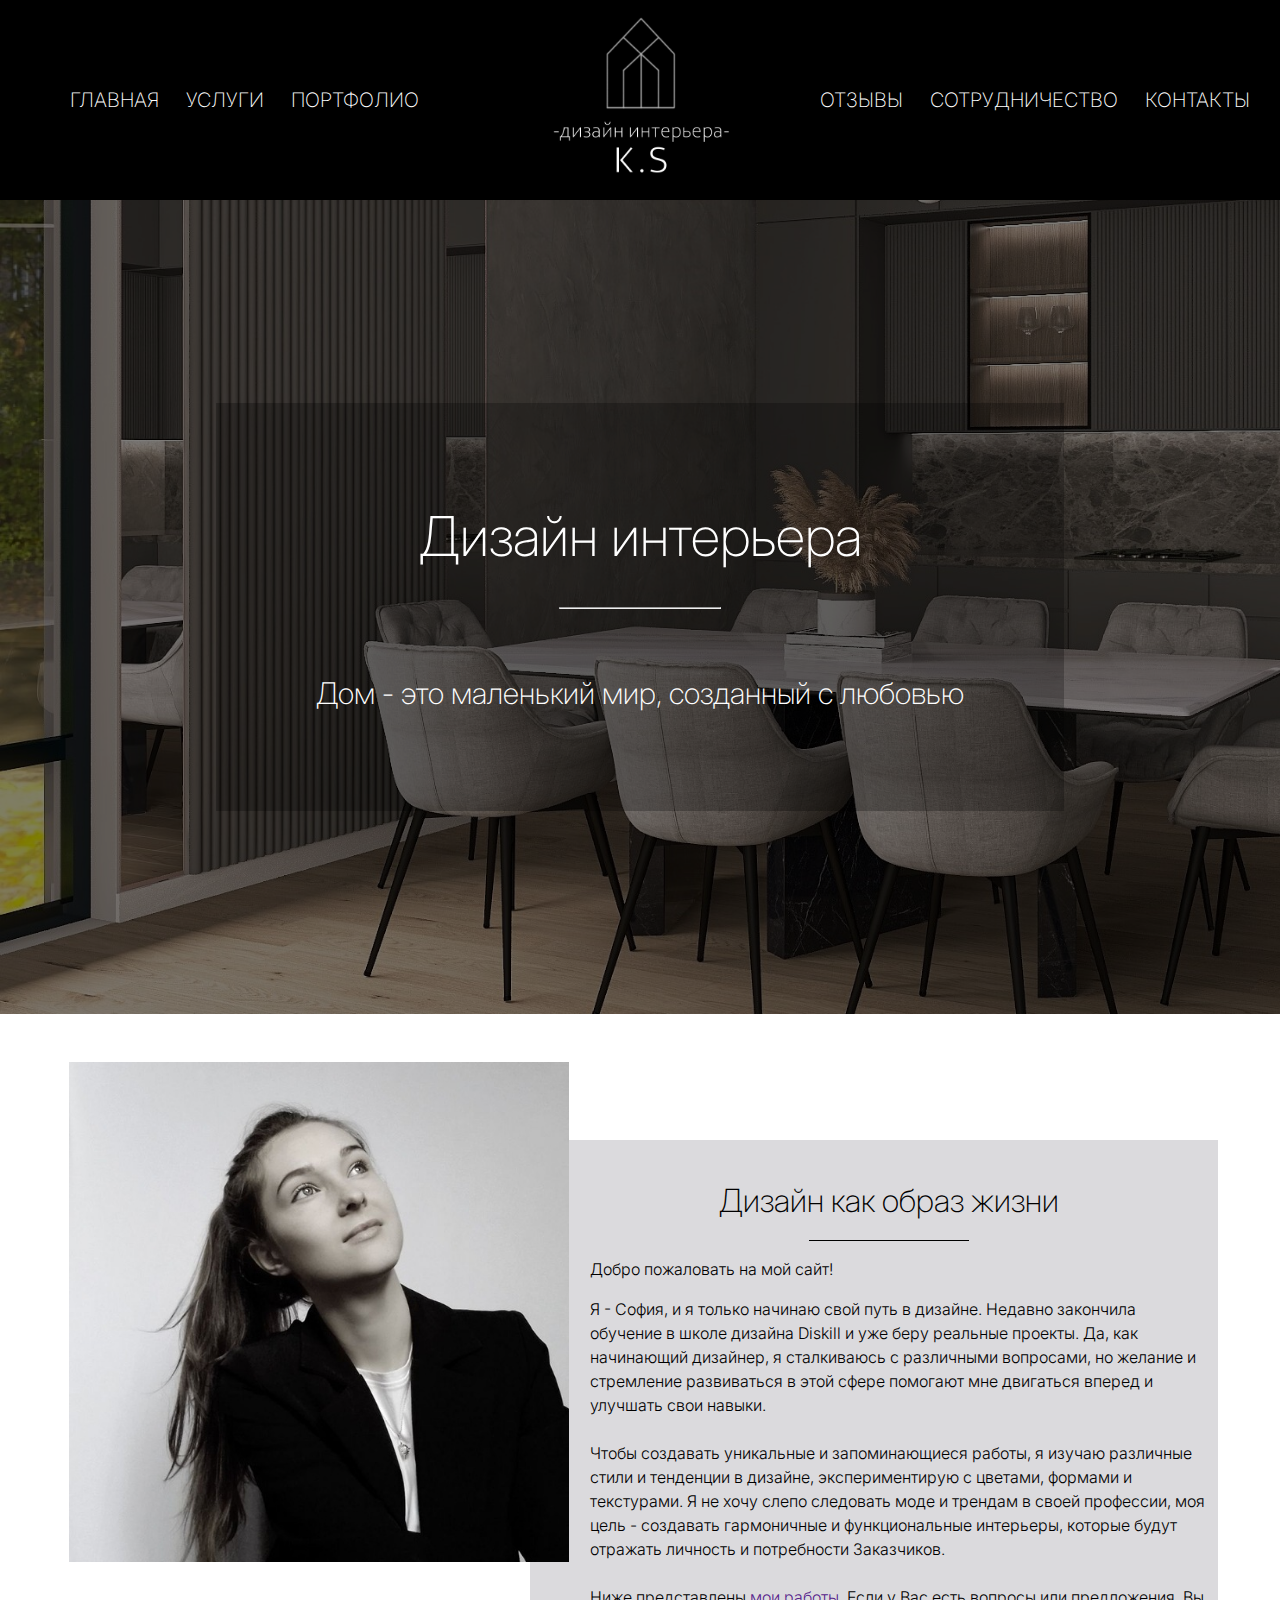
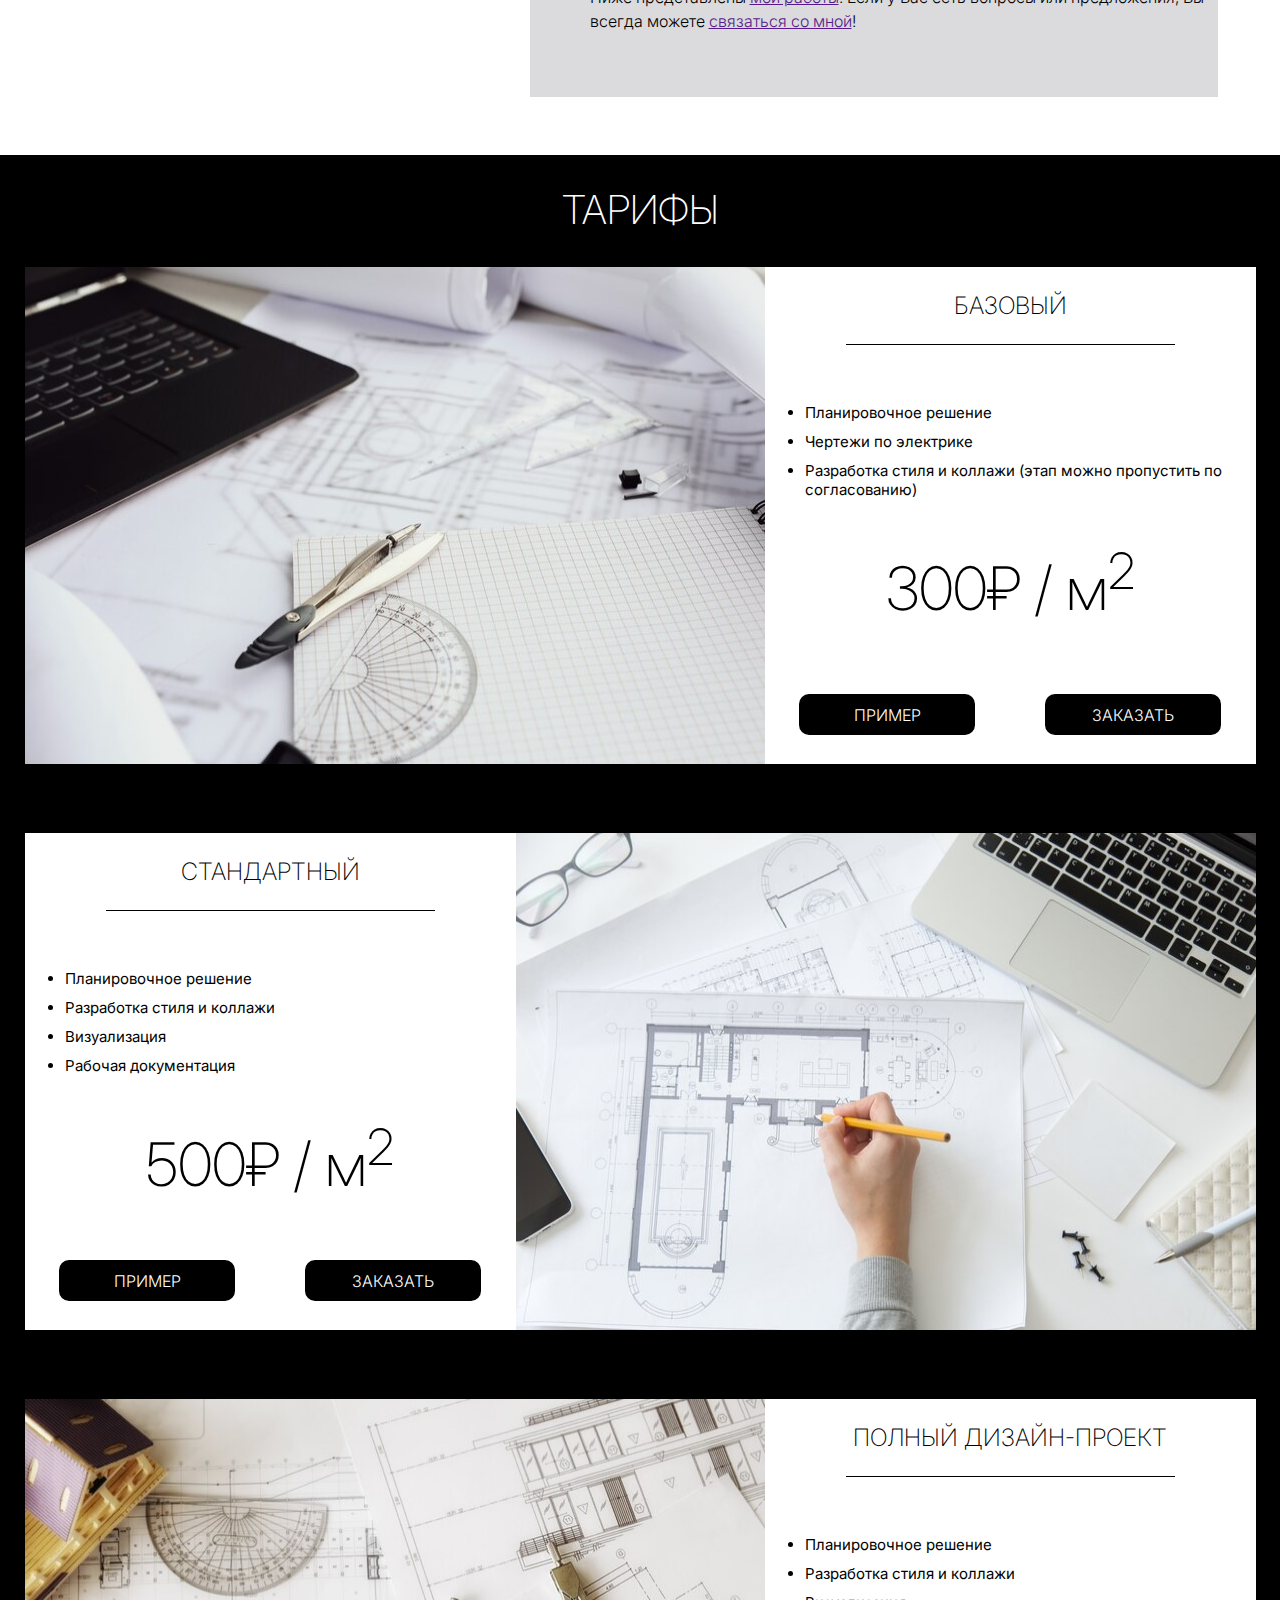
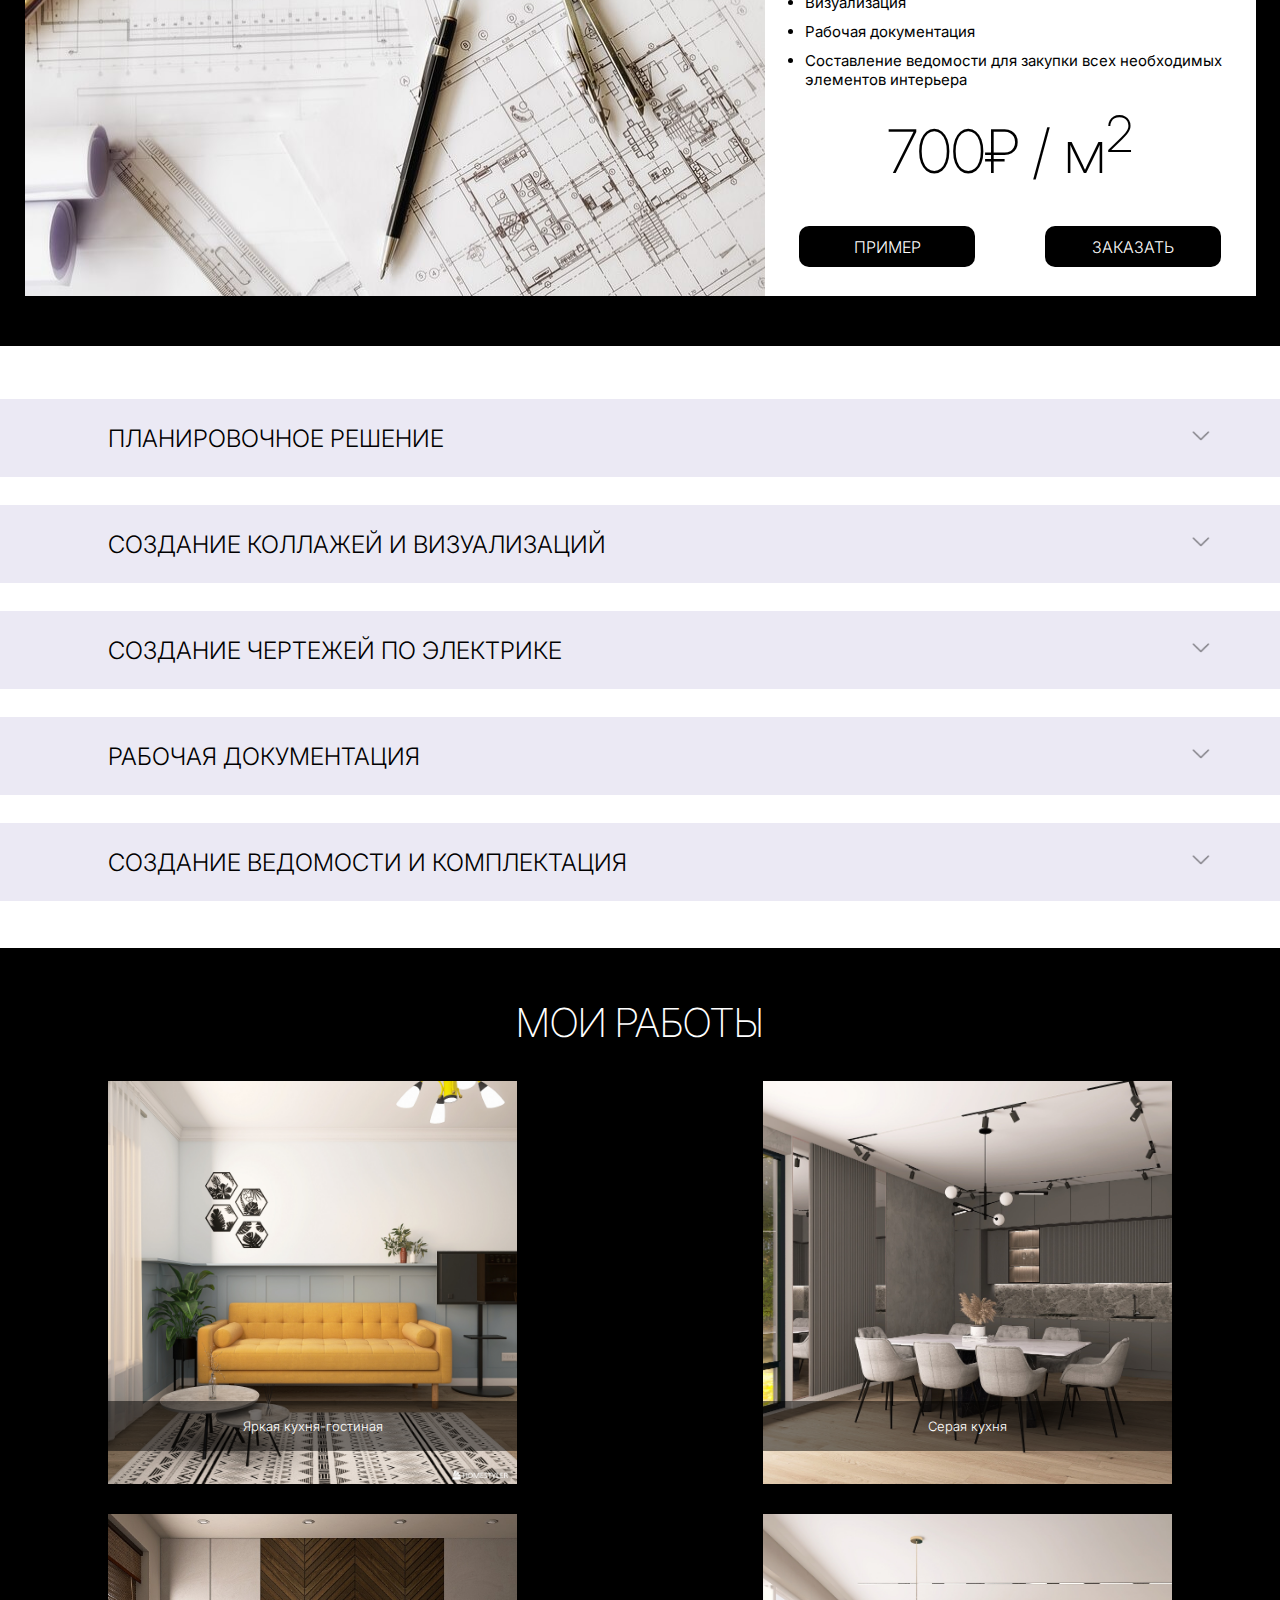
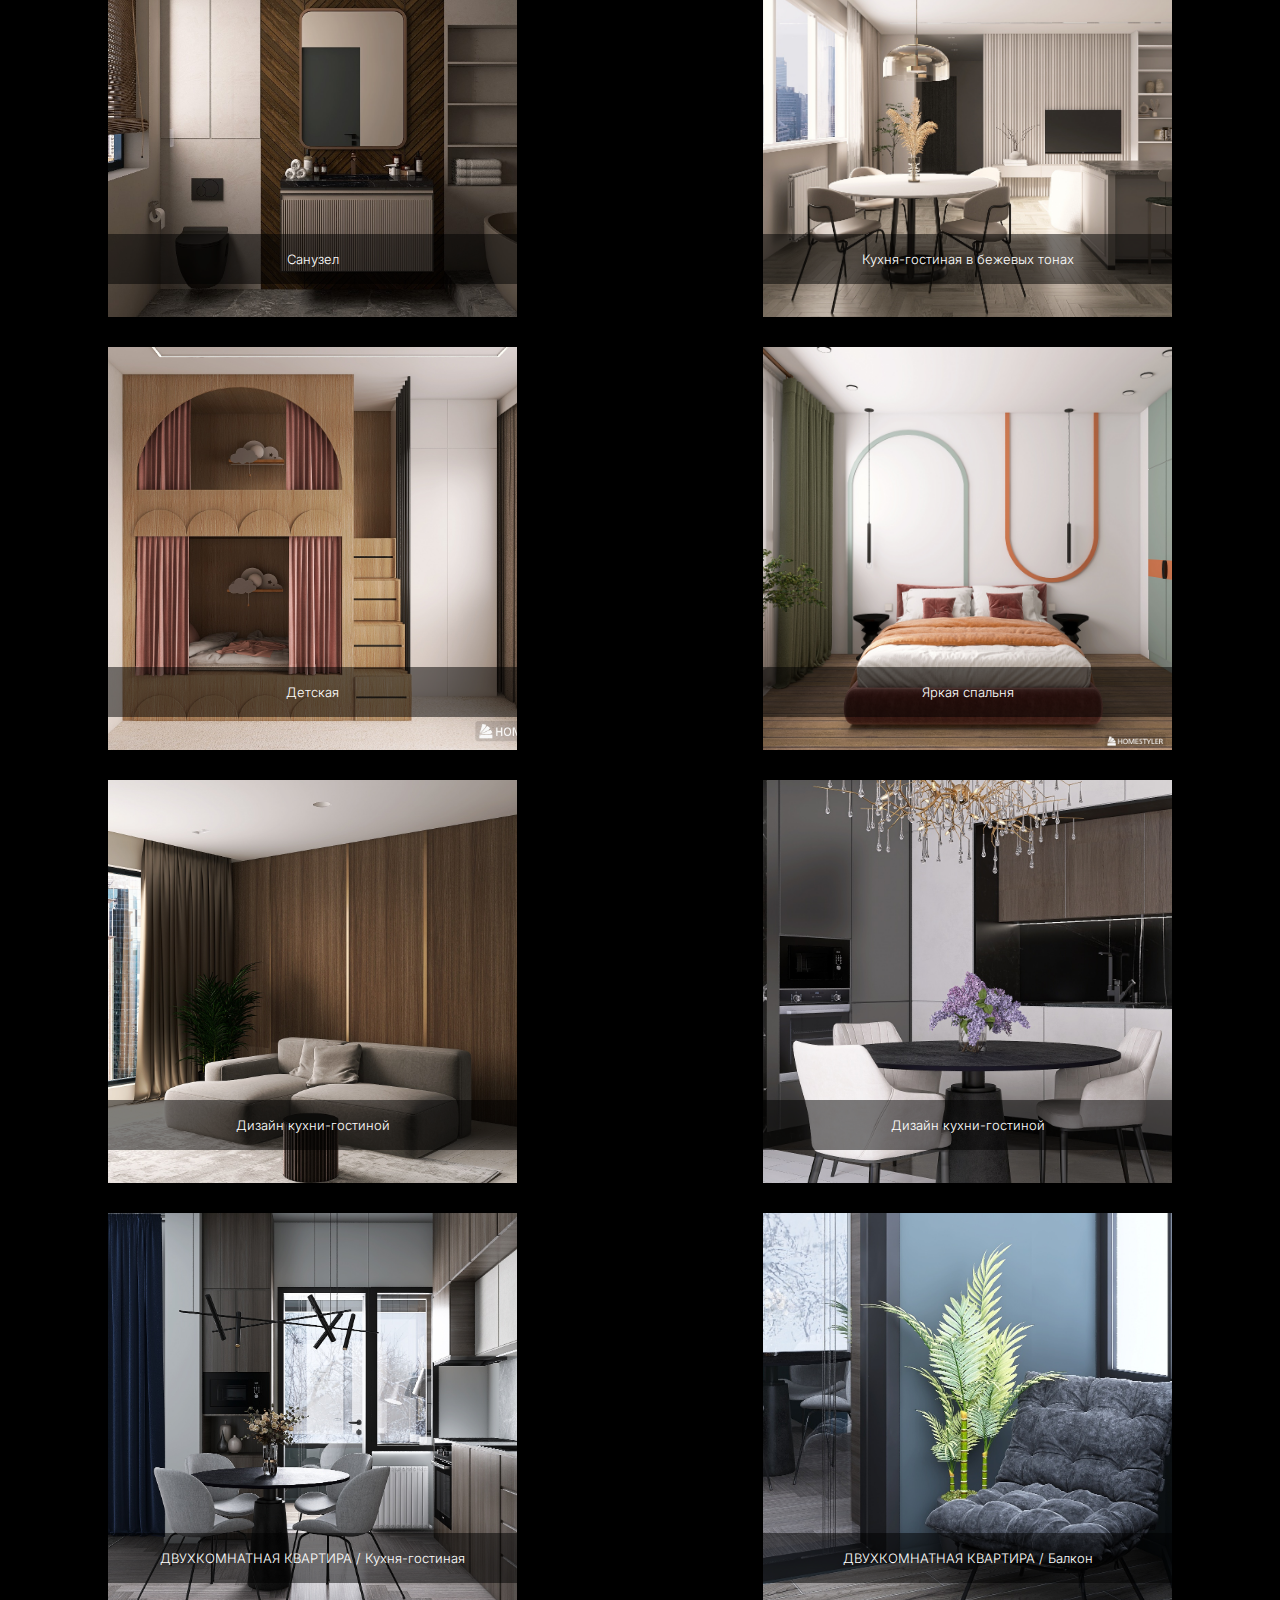
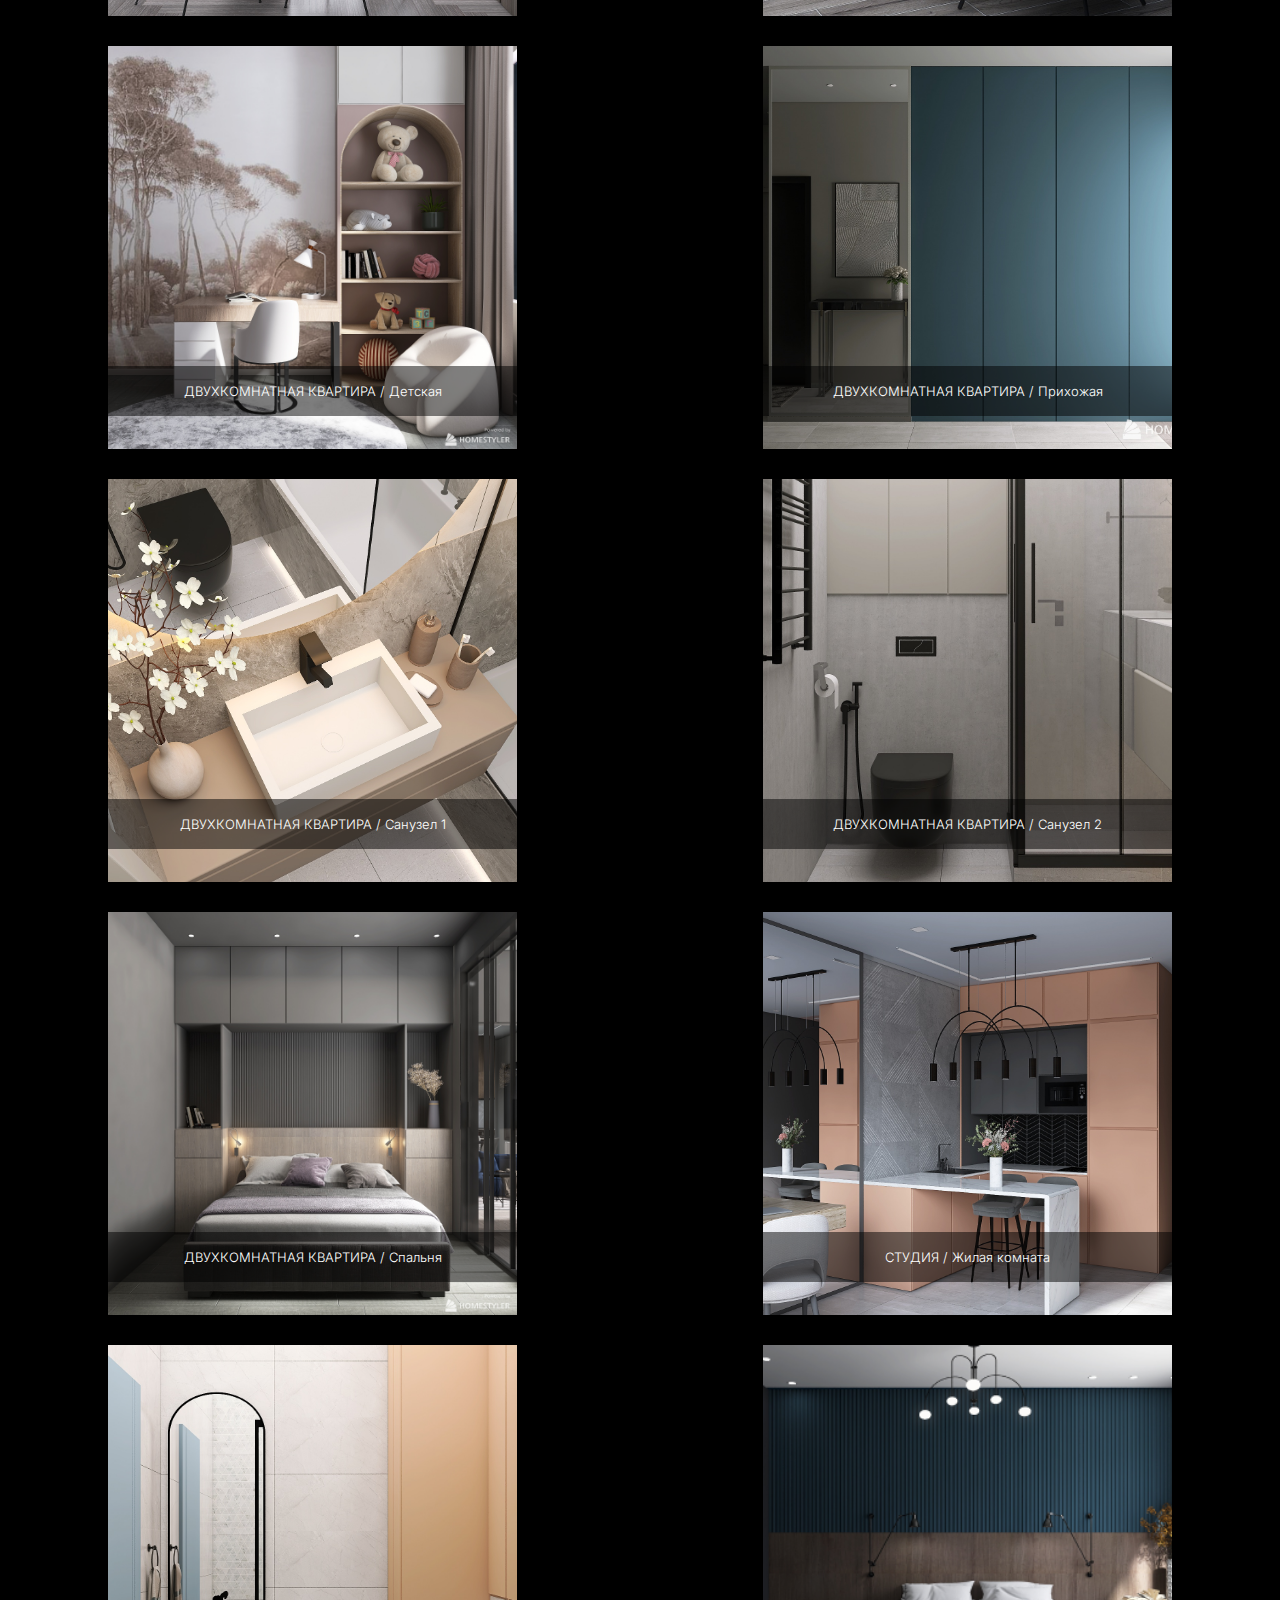
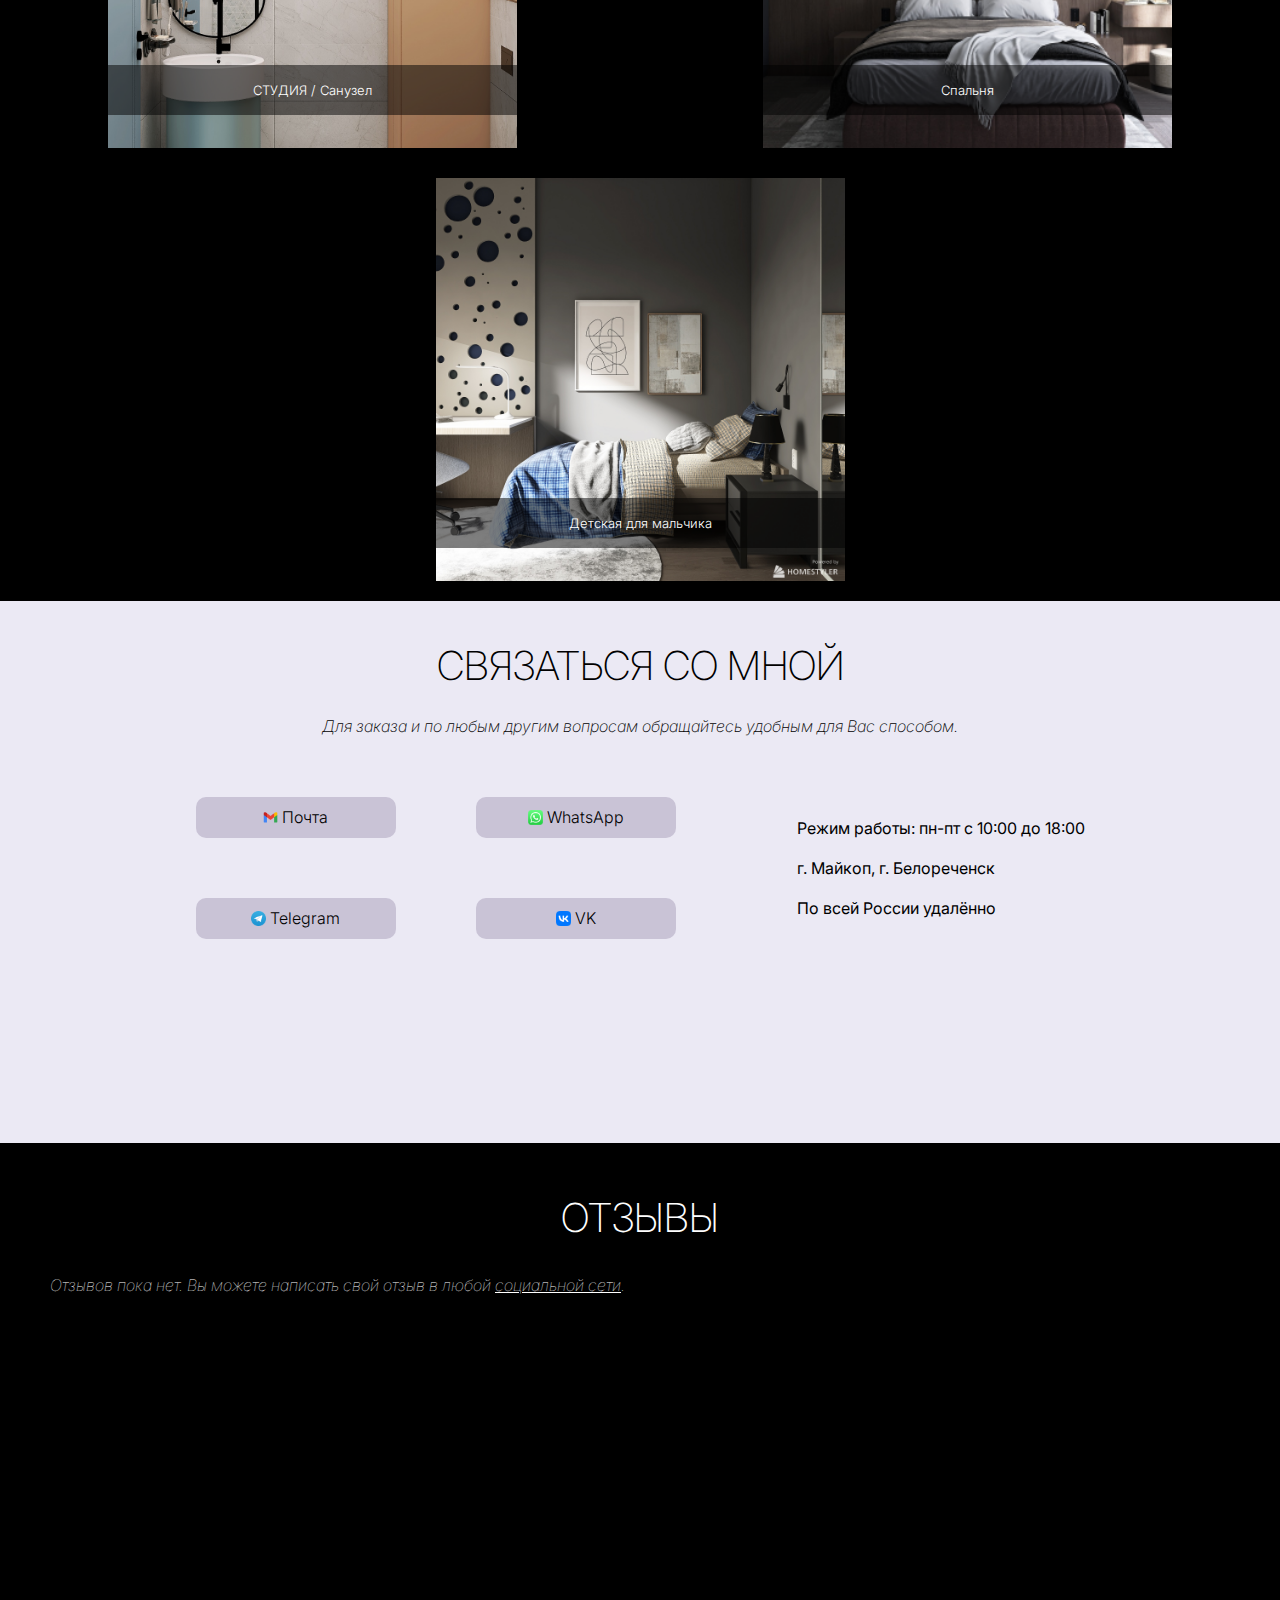
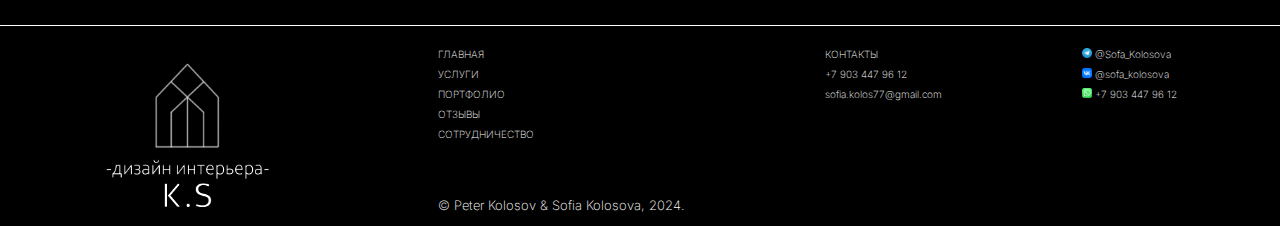
==== commit d57d3959: "new works&updated description" ====
--- a/index.html
+++ b/index.html
@@ -80,12 +80,11 @@
 
 				<p class="center-mobile">Добро пожаловать на мой сайт!</p>
 				<p>
-					Я — София, и я только начинаю свой путь в дизайне. Сейчас я заканчиваю обучение в школе дизайна Diskill и уже хочу начать практиковаться и брать реальные проекты. Да, как начинающий дизайнер, я сталкиваюсь со множеством вопросов, но желание и стремление развиваться в этой сфере помогают мне 
-					двигаться вперед и улучшать свои навыки. <br><br>
-	
-					Чтобы создавать уникальные и запоминающиеся работы, я изучаю различные стили и тенденции в дизайне, экспериментирую с цветами, формами и текстурами. Я не хочу слепо следовать моде и трендам в своей 
-					профессии, моя цель - создавать гармоничные и функциональные интерьеры, которые будут отражать личность 
-					и потребности Заказчиков. <br><br>
+                    Я - София, и я только начинаю свой путь в дизайне. Недавно закончила обучение в школе дизайна Diskill и уже беру реальные проекты. Да, как начинающий дизайнер, я сталкиваюсь с различными вопросами, но желание
+                    и стремление развиваться в этой сфере помогают мне двигаться вперед и улучшать свои навыки. <br><br>
+
+                    Чтобы создавать уникальные и запоминающиеся работы, я изучаю различные стили и тенденции в дизайне, экспериментирую с цветами, формами и текстурами.
+                    Я не хочу слепо следовать моде и трендам в своей профессии, моя цель - создавать гармоничные и функциональные интерьеры, которые будут отражать личность и потребности Заказчиков. <br><br>
 	
 					Ниже представлены <a href="#works">мои работы</a>. Если у Вас есть вопросы или предложения, Вы всегда можете <a href="#cooperation">связаться со 
 						мной</a>!
@@ -331,6 +330,18 @@
 			<h2>Мои работы</h2>
 
 			<div class="cards">
+                <div class="card" data-id="19">
+					<img src="images/work/19/8.jpeg" alt="">
+					<div class="overlay-text">Яркая кухня-гостиная</div>
+					<div class="overlay"></div>
+				</div>
+
+                <div class="card" data-id="18">
+					<img src="images/work/18/1.jpeg" alt="">
+					<div class="overlay-text">Серая кухня</div>
+					<div class="overlay"></div>
+				</div>
+
 				<div class="card" data-id="17">
 					<img src="images/work/17/11.jpeg" alt="">
 					<div class="overlay-text">Санузел</div>
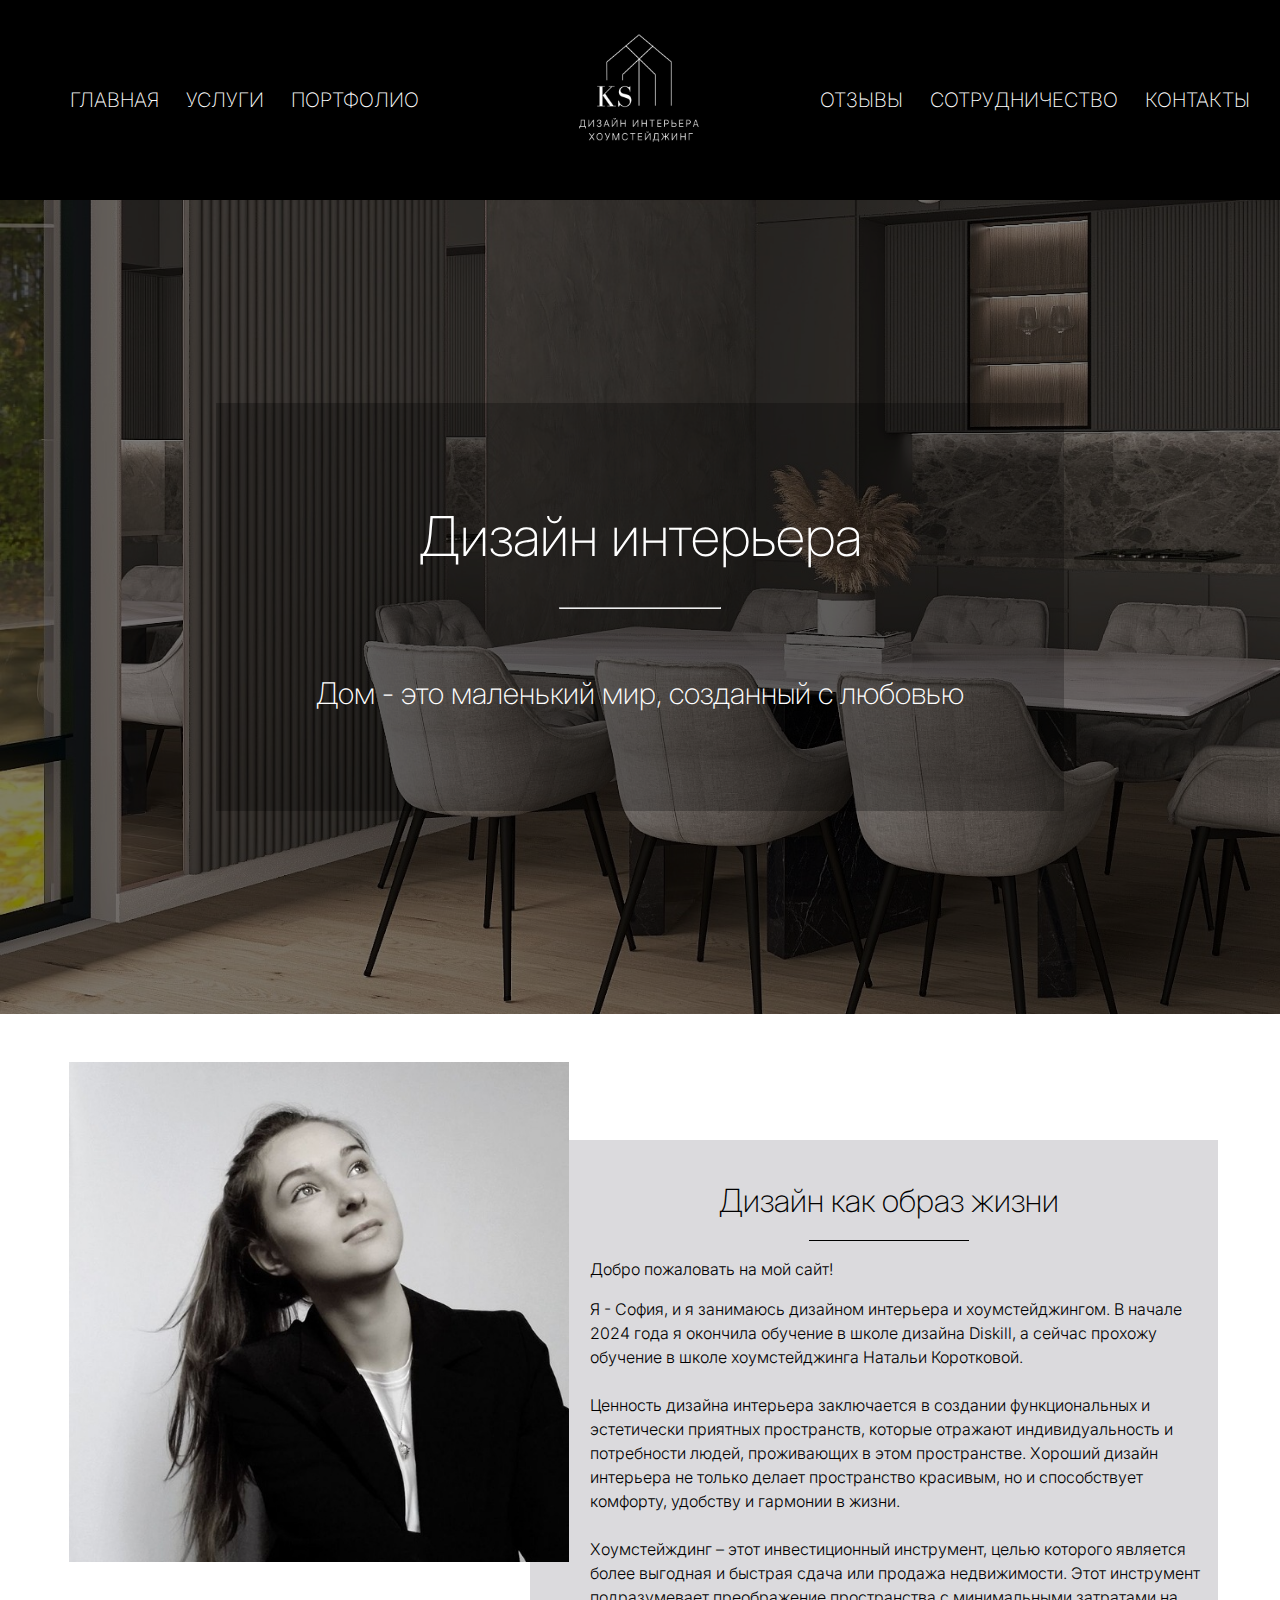
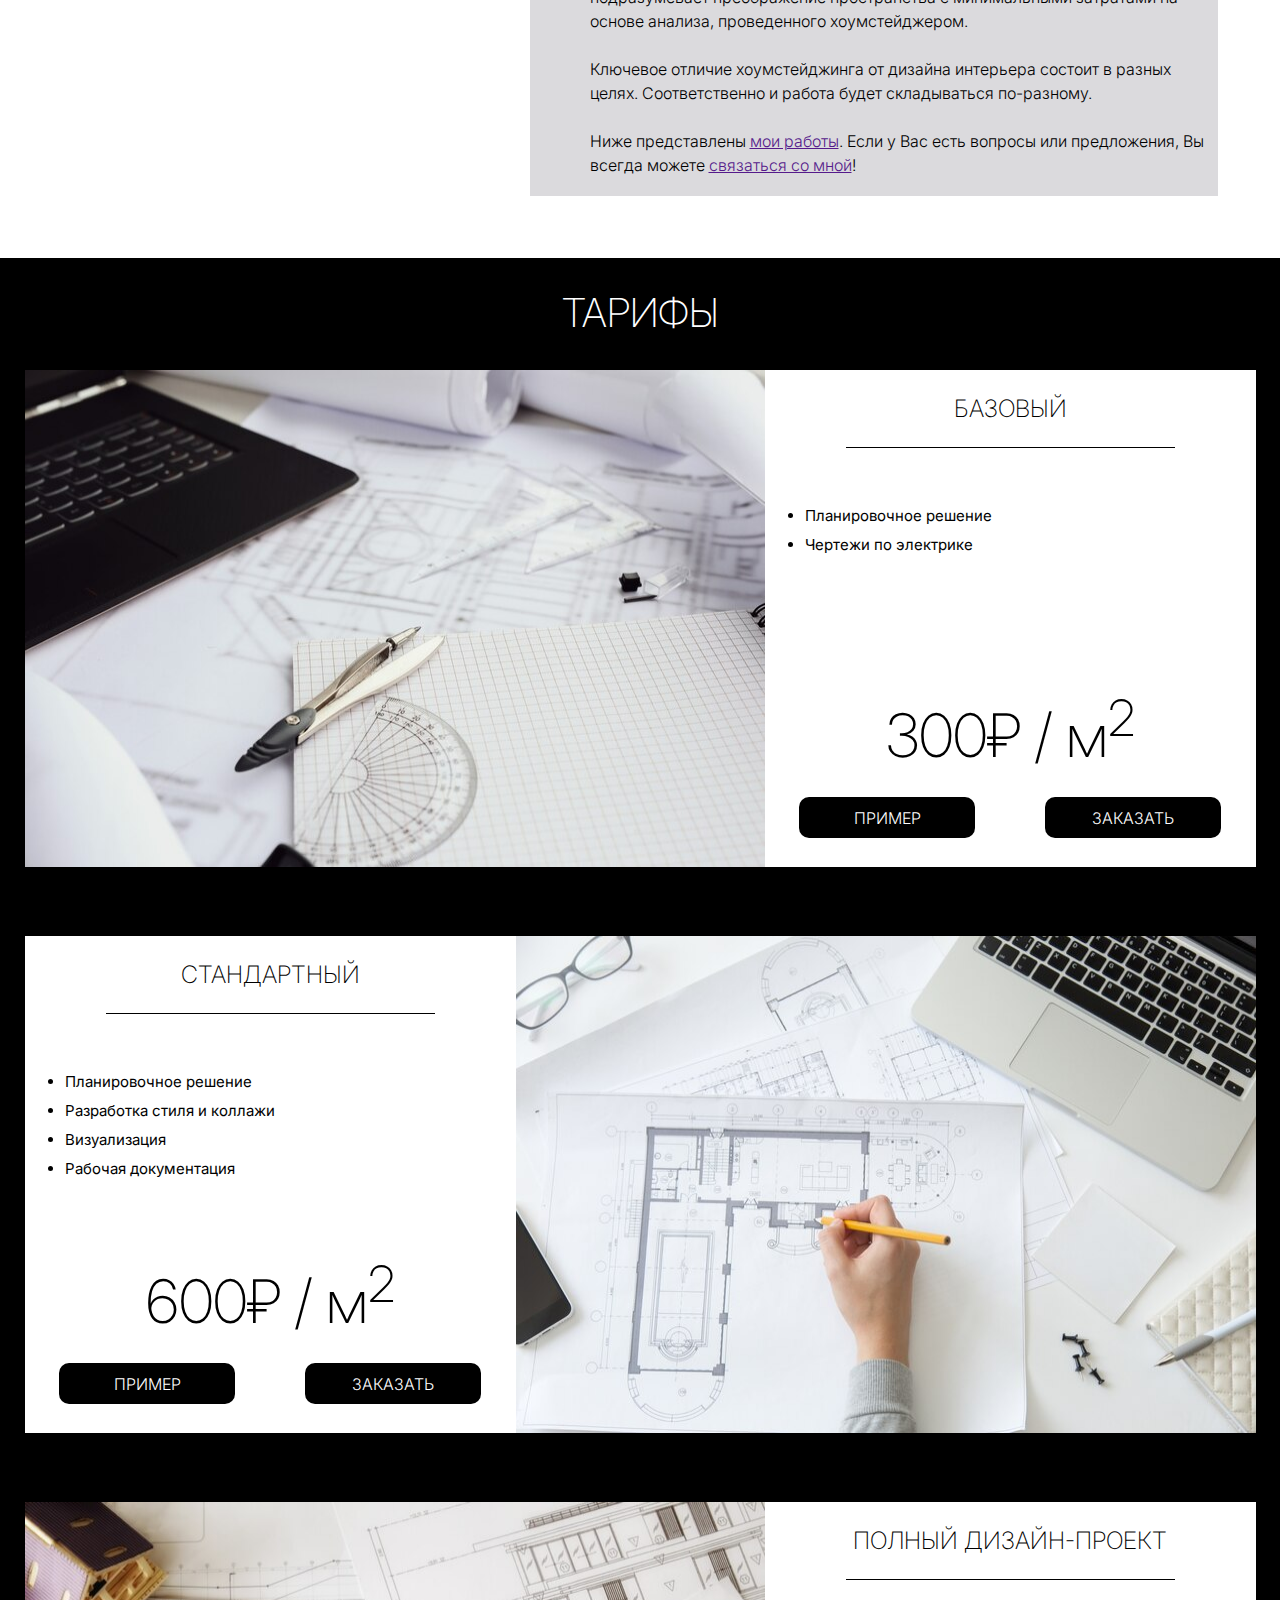
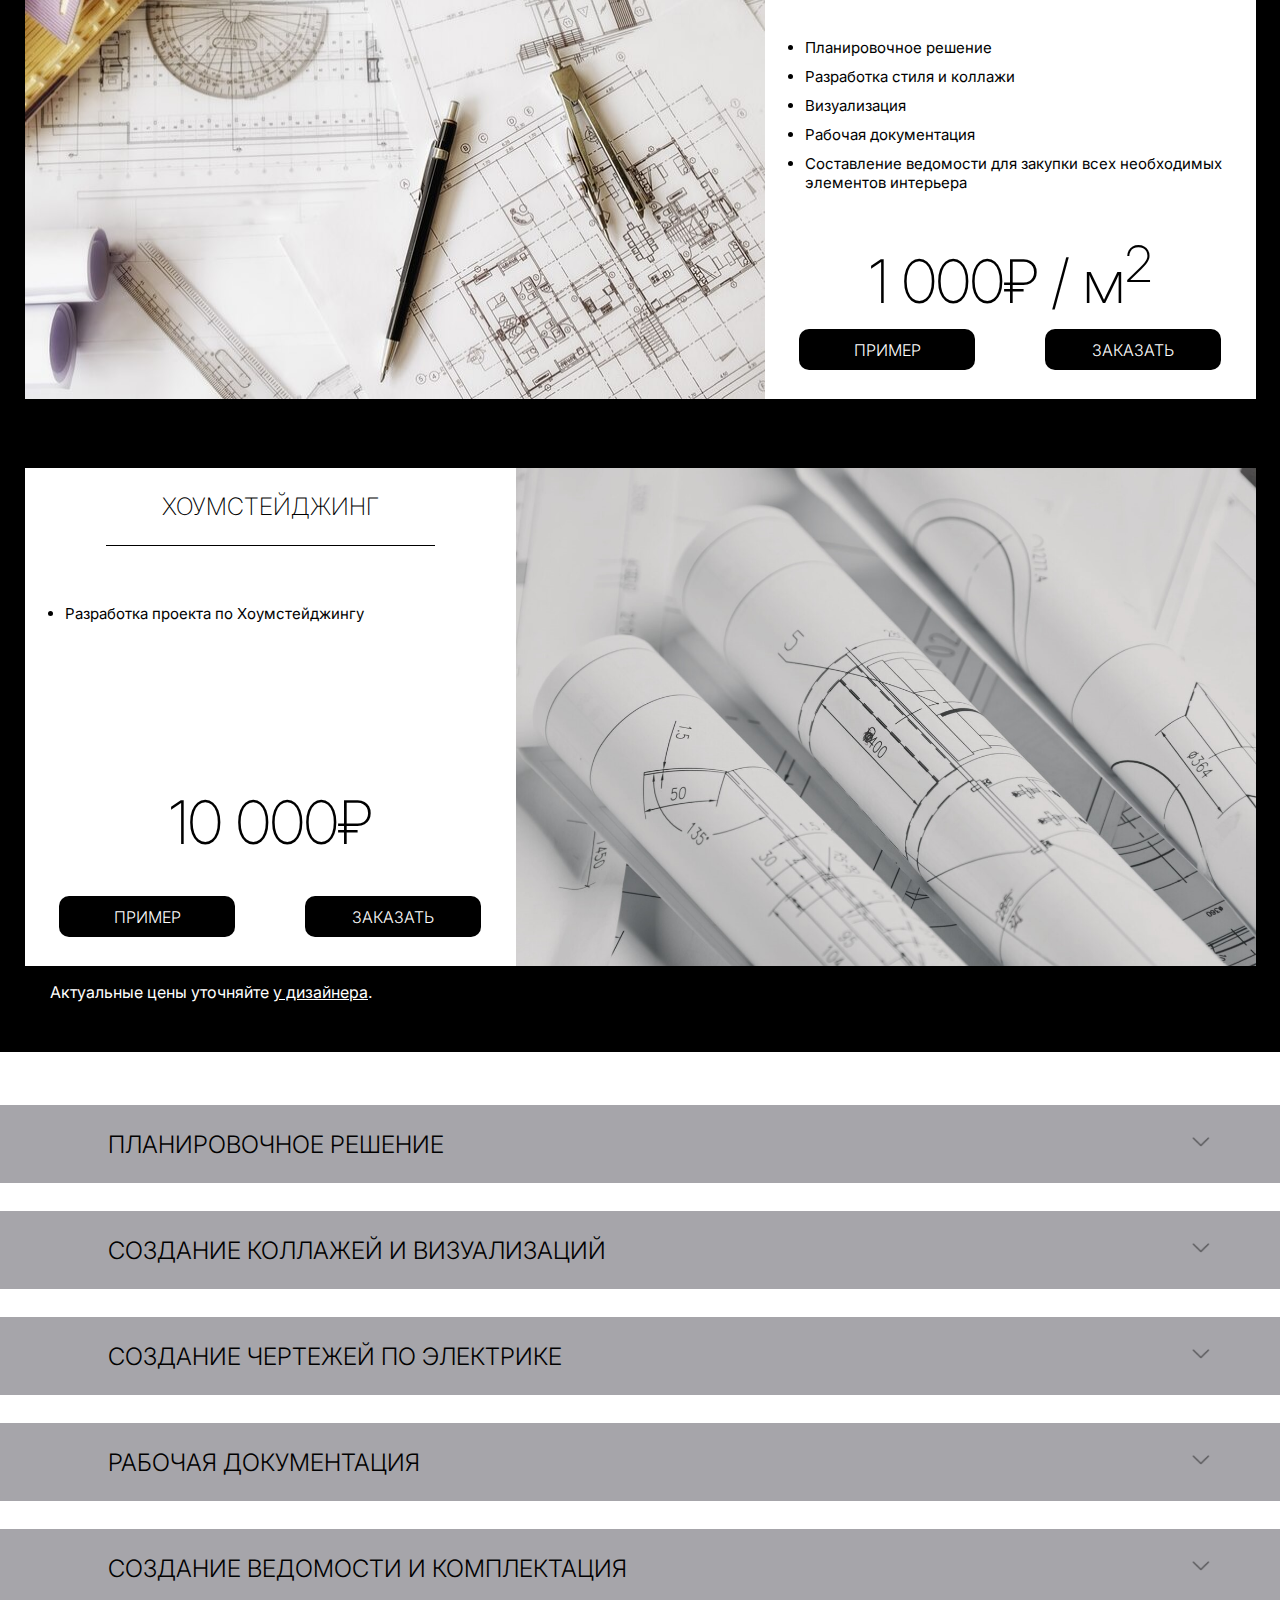
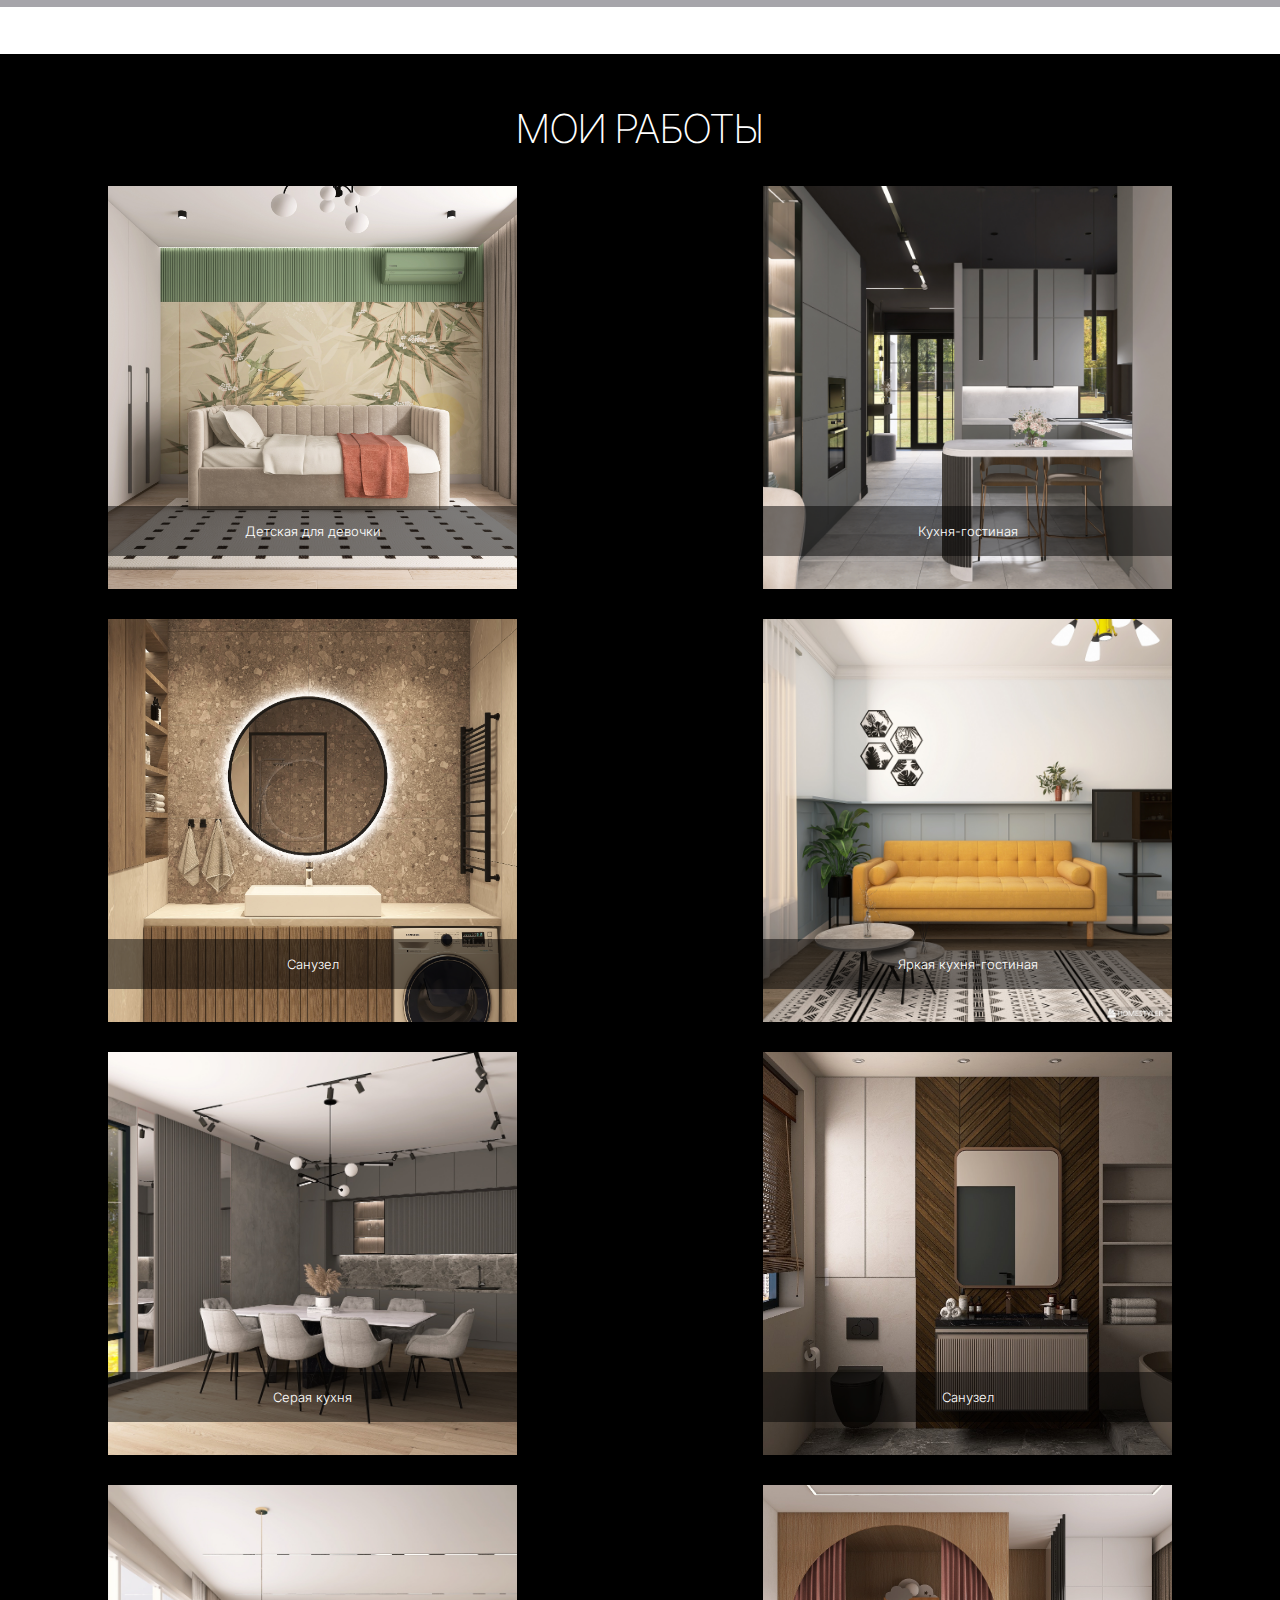
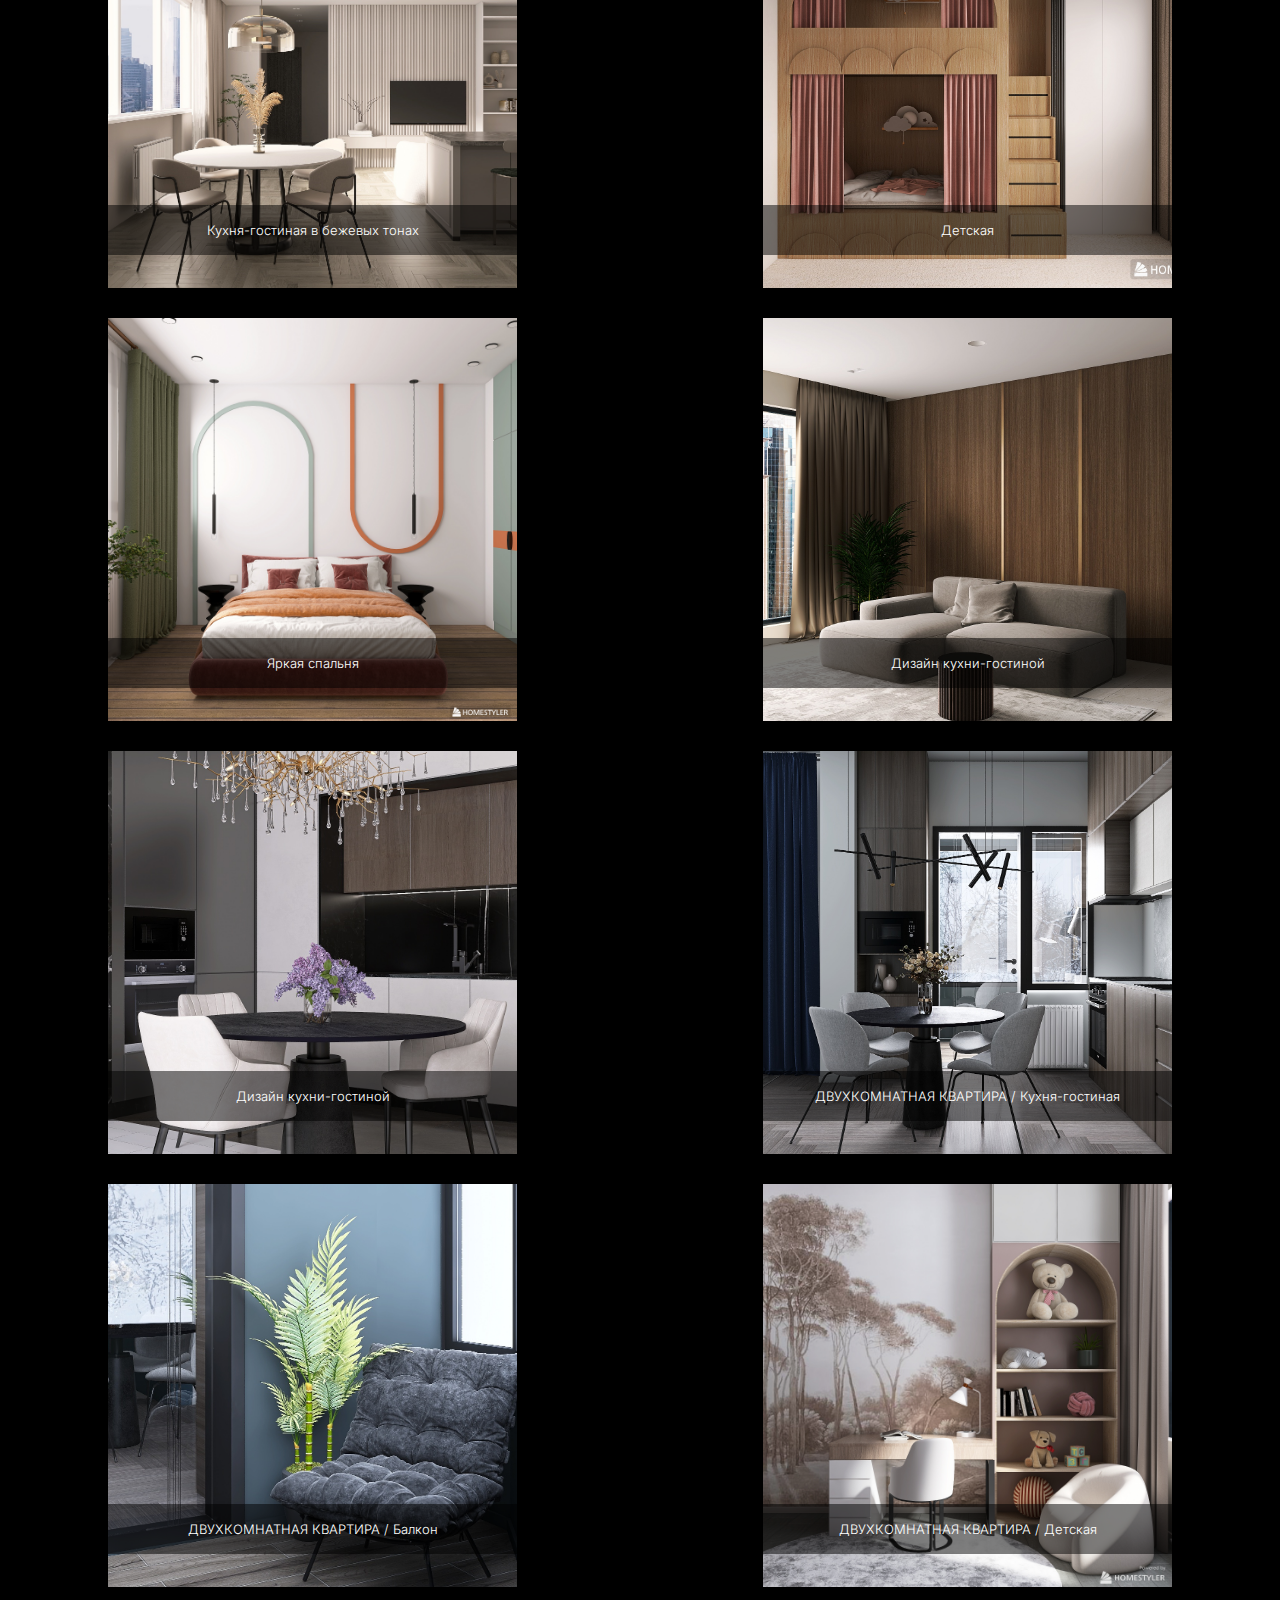
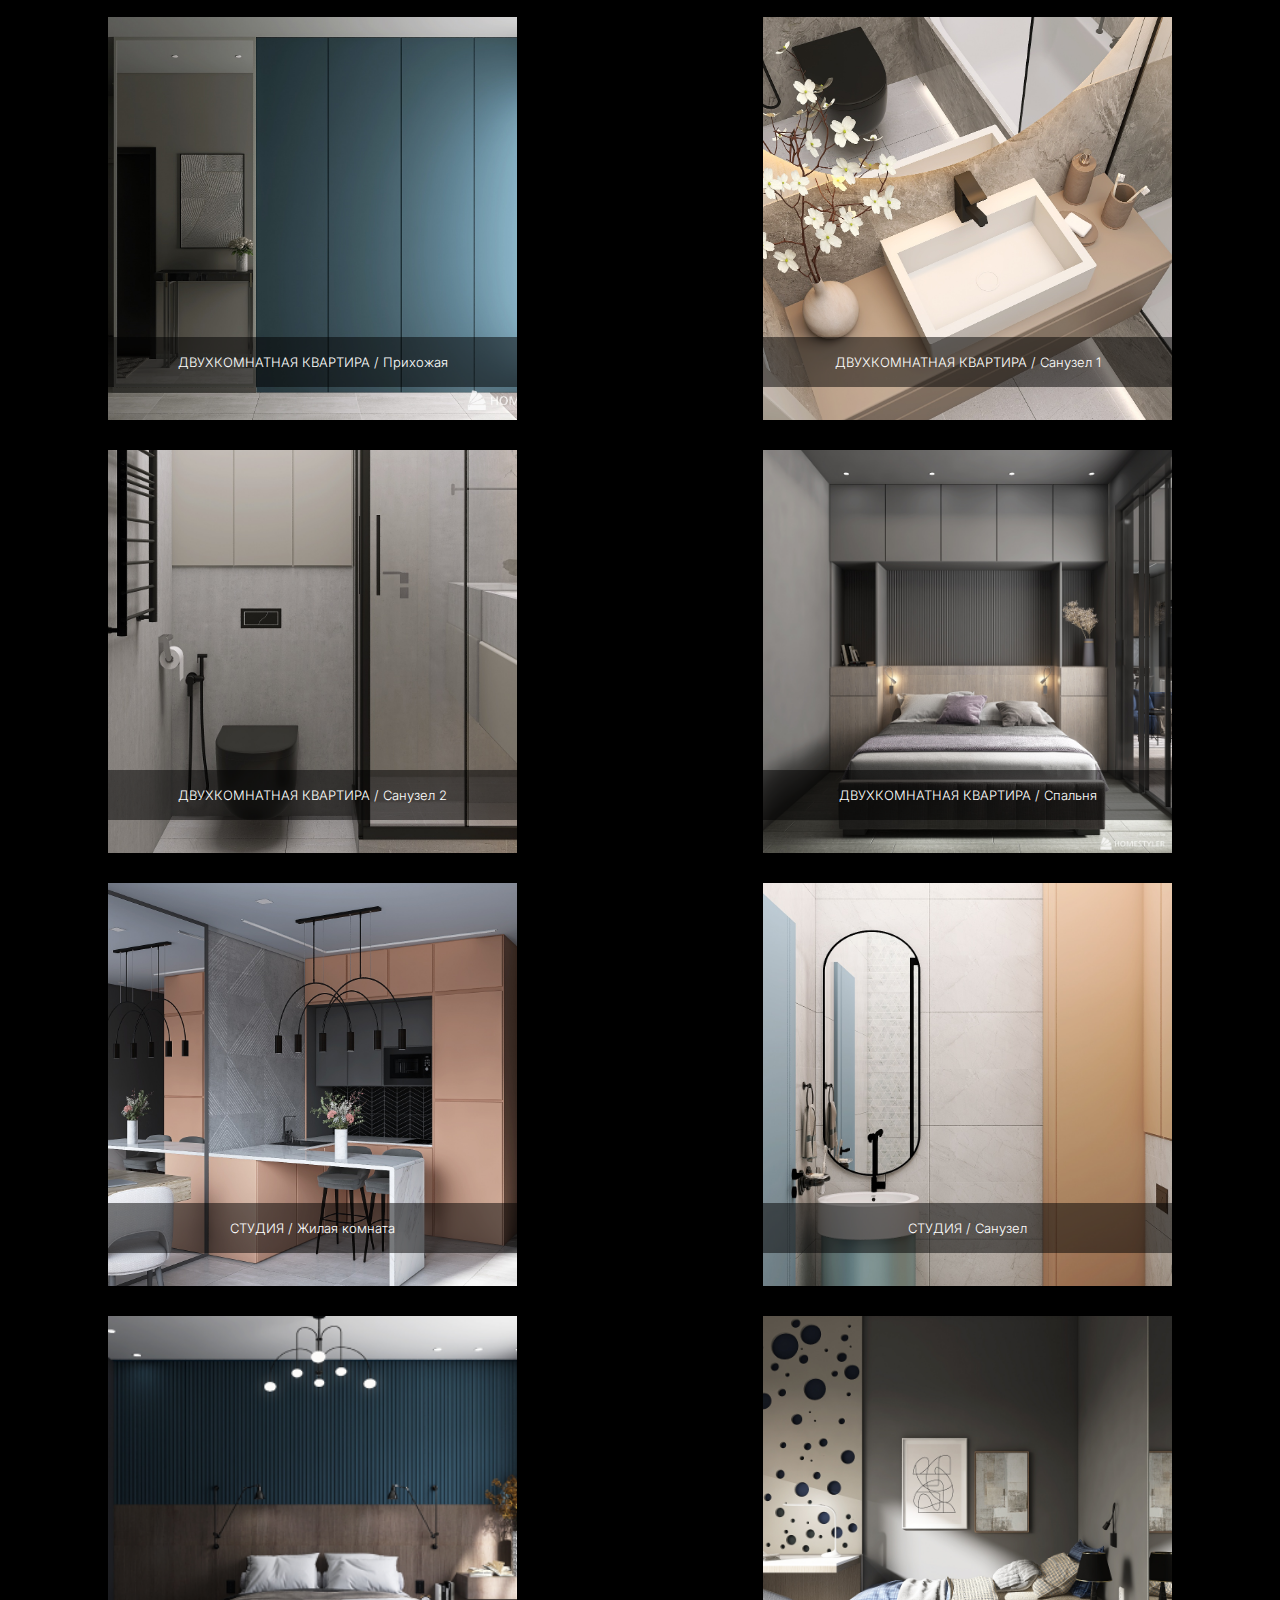
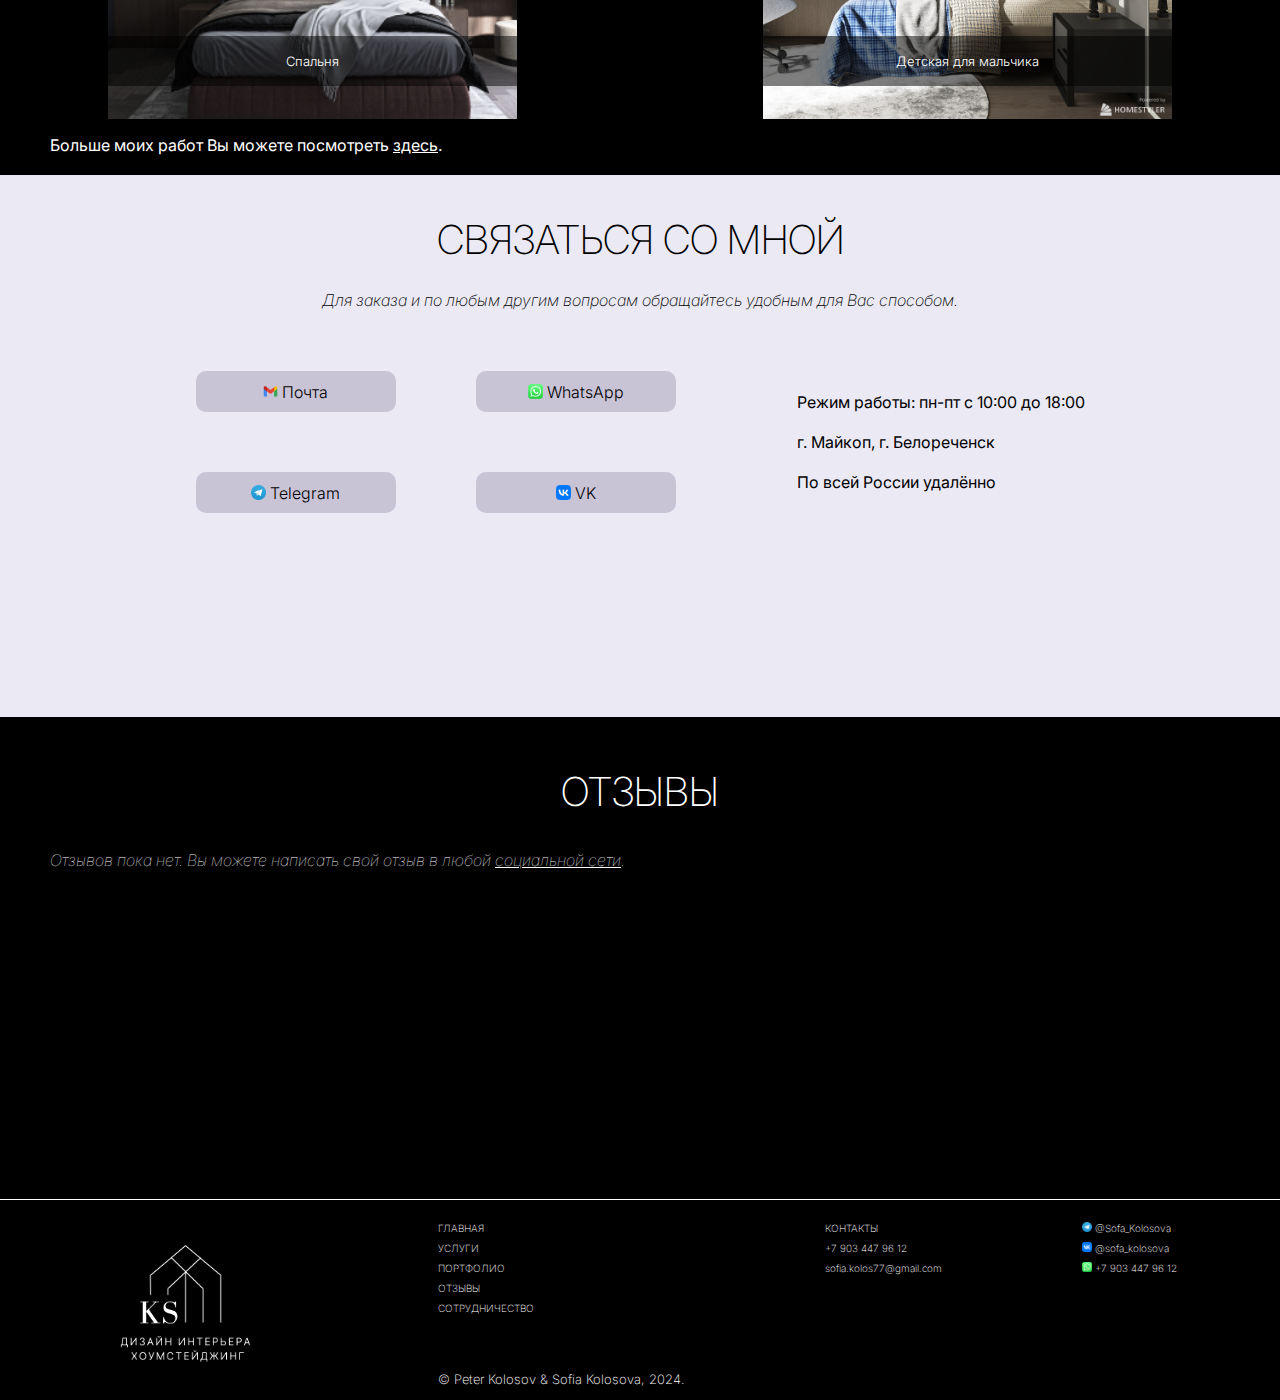
==== commit 170861c9: "lots of changes" ====
--- a/index.html
+++ b/index.html
@@ -80,11 +80,10 @@
 
 				<p class="center-mobile">Добро пожаловать на мой сайт!</p>
 				<p>
-                    Я - София, и я только начинаю свой путь в дизайне. Недавно закончила обучение в школе дизайна Diskill и уже беру реальные проекты. Да, как начинающий дизайнер, я сталкиваюсь с различными вопросами, но желание
-                    и стремление развиваться в этой сфере помогают мне двигаться вперед и улучшать свои навыки. <br><br>
-
-                    Чтобы создавать уникальные и запоминающиеся работы, я изучаю различные стили и тенденции в дизайне, экспериментирую с цветами, формами и текстурами.
-                    Я не хочу слепо следовать моде и трендам в своей профессии, моя цель - создавать гармоничные и функциональные интерьеры, которые будут отражать личность и потребности Заказчиков. <br><br>
+                    Я - София, и я занимаюсь дизайном интерьера и хоумстейджингом. В начале 2024 года я окончила обучение в школе дизайна Diskill, а сейчас прохожу обучение в школе хоумстейджинга Натальи Коротковой. <br /><br />
+					Ценность дизайна интерьера заключается в создании функциональных и эстетически приятных пространств, которые отражают индивидуальность и потребности людей, проживающих в этом пространстве. Хороший дизайн интерьера не только делает пространство красивым, но и способствует комфорту, удобству и гармонии в жизни. <br /><br />
+					Хоумстейждинг – этот инвестиционный инструмент, целью которого является более выгодная и быстрая сдача или продажа недвижимости. Этот инструмент подразумевает преображение пространства с минимальными затратами на основе анализа, проведенного хоумстейджером. <br /><br />
+					Ключевое отличие хоумстейджинга от дизайна интерьера состоит в разных целях. Соответственно и работа будет складываться по-разному. <br /><br />
 	
 					Ниже представлены <a href="#works">мои работы</a>. Если у Вас есть вопросы или предложения, Вы всегда можете <a href="#cooperation">связаться со 
 						мной</a>!
@@ -109,7 +108,6 @@
 						<ul>
 							<li>Планировочное решение</li>
 							<li>Чертежи по электрике</li>
-							<li>Разработка стиля и коллажи (этап можно пропустить по согласованию)</li>
 						</ul>
 
 						<div class="price">300₽ / м<sup>2</sup></div>
@@ -134,7 +132,7 @@
 							<li>Рабочая документация</li>
 						</ul>
 
-						<div class="price">500₽ / м<sup>2</sup></div>
+						<div class="price">600₽ / м<sup>2</sup></div>
 	
 						<div class="buttons">
 							<a class="order" href="work.html?id=standard">Пример</a>
@@ -165,7 +163,7 @@
 							<li>Составление ведомости для закупки всех необходимых элементов интерьера</li>
 						</ul>
 
-						<div class="price">700₽ / м<sup>2</sup></div>
+						<div class="price">1 000₽ / м<sup>2</sup></div>
 	
 						<div class="buttons">
 							<a class="order" href="work.html?id=full">Пример</a>
@@ -175,9 +173,32 @@
 
 					<div class="overlay"></div>
 				</div>
-			</div>
-
-			<!-- <button class="order-tariff">Заказать</button> -->
+
+				<div class="tariff left">
+					<div class="desc">
+						<h3>Хоумстейджинг</h3>
+						<div class="hr"></div>
+						<ul>
+							<li>Разработка проекта по Хоумстейджингу</li>
+						</ul>
+
+						<div class="price">10 000₽</div>
+	
+						<div class="buttons">
+							<a class="order" href="work.html?id=homestaging">Пример</a>
+							<a class="order" href="#cooperation">Заказать</a>
+						</div>
+					</div>
+	
+					<div class="img">
+						<img src="images/tariff-4.jpg" alt="design" style="width: 740px;">
+					</div>
+
+					<div class="overlay"></div>
+				</div>
+			</div>
+
+			<p class="text-align-left padding-left-50">Актуальные цены уточняйте <a href="#cooperation" class="white-on-black-link">у дизайнера</a>.</p>
 		</div>
 	</section>
 
@@ -330,6 +351,24 @@
 			<h2>Мои работы</h2>
 
 			<div class="cards">
+				<div class="card" data-id="22">
+					<img src="images/work/22/1.jpeg" alt="">
+					<div class="overlay-text">Детская для девочки</div>
+					<div class="overlay"></div>
+				</div>
+
+				<div class="card" data-id="21">
+					<img src="images/work/21/1.jpeg" alt="">
+					<div class="overlay-text">Кухня-гостиная</div>
+					<div class="overlay"></div>
+				</div>
+
+				<div class="card" data-id="20">
+					<img src="images/work/20/1.jpeg" alt="">
+					<div class="overlay-text">Санузел</div>
+					<div class="overlay"></div>
+				</div>
+
                 <div class="card" data-id="19">
 					<img src="images/work/19/8.jpeg" alt="">
 					<div class="overlay-text">Яркая кухня-гостиная</div>
@@ -444,6 +483,8 @@
 					<div class="overlay"></div>
 				</div>
 			</div>
+
+			<p class="text-align-left padding-left-50">Больше моих работ Вы можете посмотреть <a href="https://t.me/KS_IDesign" class="white-on-black-link">здесь</a>.</p>
 		</div>
 	</section>
 
--- a/style.css
+++ b/style.css
@@ -107,6 +107,10 @@
 	cursor: pointer;
 }
 
+.white-on-black-link {
+	color: white;
+}
+
 .text-align-center {
 	text-align: center !important;
 	margin-bottom: 10px;
@@ -114,6 +118,14 @@
 
 .italic {
 	font-style: italic;
+}
+
+.text-align-left {
+	text-align: left;
+}
+
+.padding-left-50 {
+	padding-left: 50px;
 }
 
 .home {
@@ -180,7 +192,7 @@
 	margin-top: 47px;
 	margin: 0 auto;
 	width: 921px;
-	height: 461px;
+	height: 564px;
 }
 
 .about .text {
@@ -189,7 +201,7 @@
 	left: 0;
 	text-align: center;
 	width: 658px;
-	height: 546px;
+	height: 645px;
 	background: #d9d8dbf3;
 	z-index: 1;
 	left: 350px;
@@ -251,6 +263,10 @@
 	padding-top: 30px;
 	text-transform: uppercase;
 	font-weight: 200;
+}
+
+.tariffs p {
+	color: #FFFFFF;
 }
 
 .tariffs .container {
@@ -319,6 +335,7 @@
 .tariffs .tariff ul {
 	font-size: 15px;
 	margin-top: 58px;
+	min-height: 140px;
 }
 
 .tariffs .tariff li + li {
@@ -344,28 +361,6 @@
 	width: 100%;
 	margin-top: 42px;
 }
-
-.tariffs .tariff:last-child .price {
-	margin-top: 12px;
-}
-
-/* .tariffs .order-tariff {
-	background: #FFFFFF;
-	border-radius: 10px;
-	height: 52px;
-	font-size: 24px;
-	border: none;
-	text-transform: uppercase;
-	min-width: 231px;
-	font-weight: 300;
-	margin-top: 32px;
-	margin-bottom: 37px;
-	transition: .2s;
-}
-
-.tariffs .order-tariff:hover {
-	scale: 0.9;
-} */
 
 .accordions {
 	margin-top: 53px;
@@ -383,7 +378,7 @@
 	align-items: center;
 	padding-left: 108px;
 	padding-right: 54px;
-	background: #ebe9f4;
+	background: #a6a5aa;
 	height: 78px;
 	cursor: pointer;
 	transition: .2s;
@@ -394,7 +389,7 @@
 }
 
 .accordions .accordion.active {
-	background: #ebe9f1;
+	background: #a6a5ae;
 }
 
 .accordions .accordion img {
--- a/css/mobile.css
+++ b/css/mobile.css
@@ -132,7 +132,7 @@
 
     .about .text {
         width: 100vw;
-        height: 560px;
+        height: 730px;
         display: block;
         padding-left: 10px;
     }
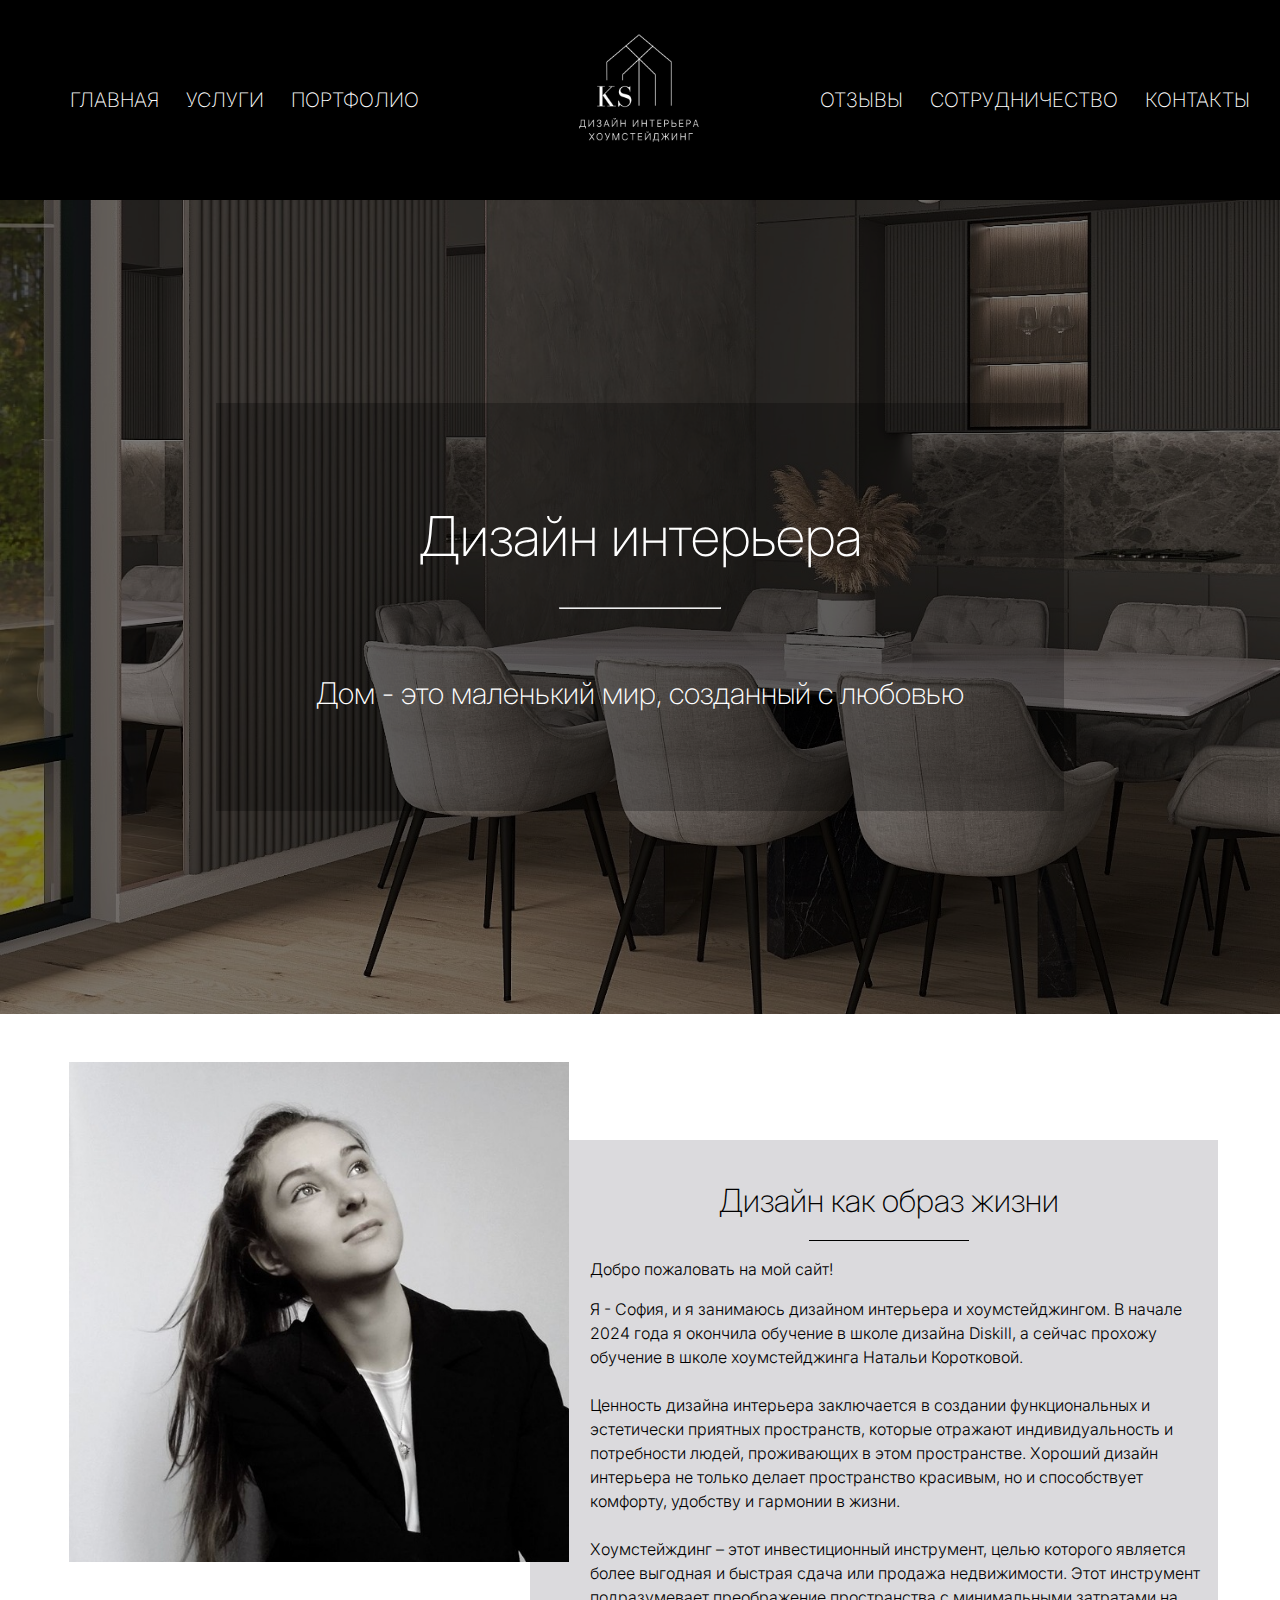
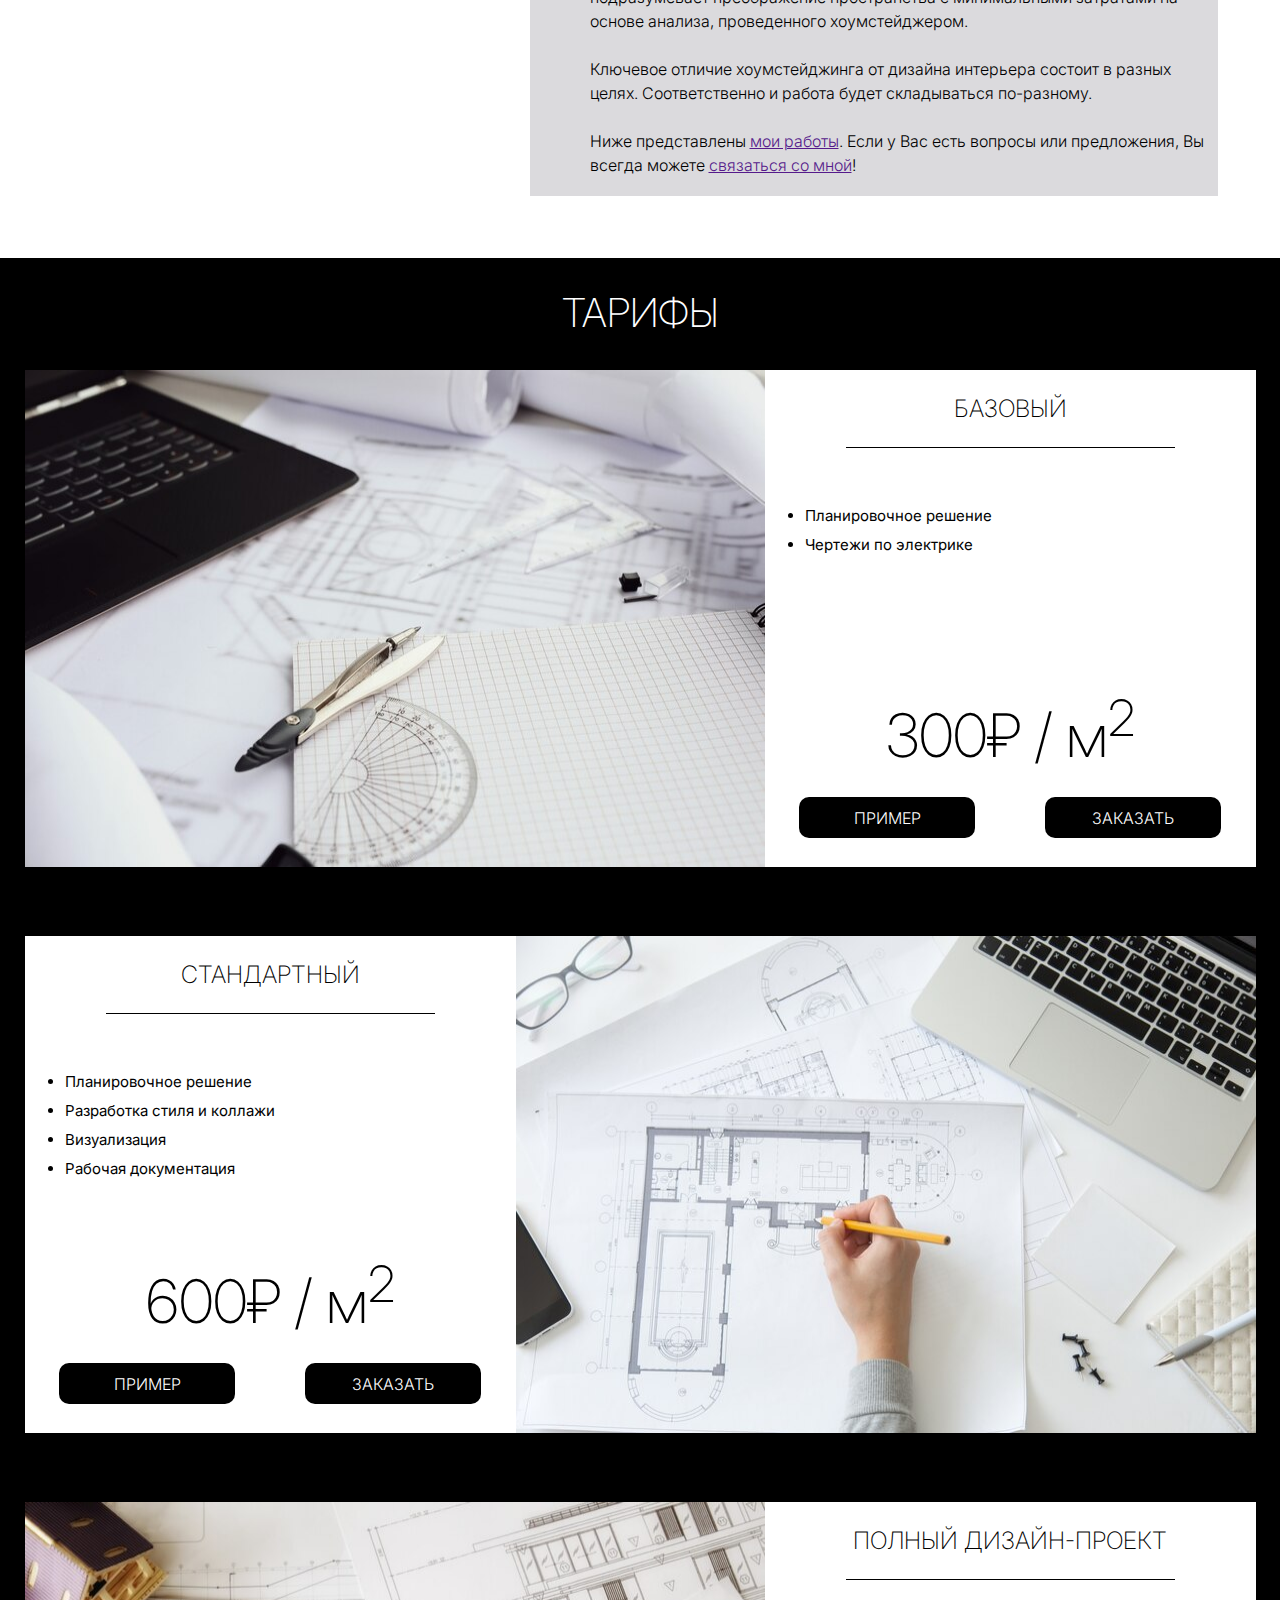
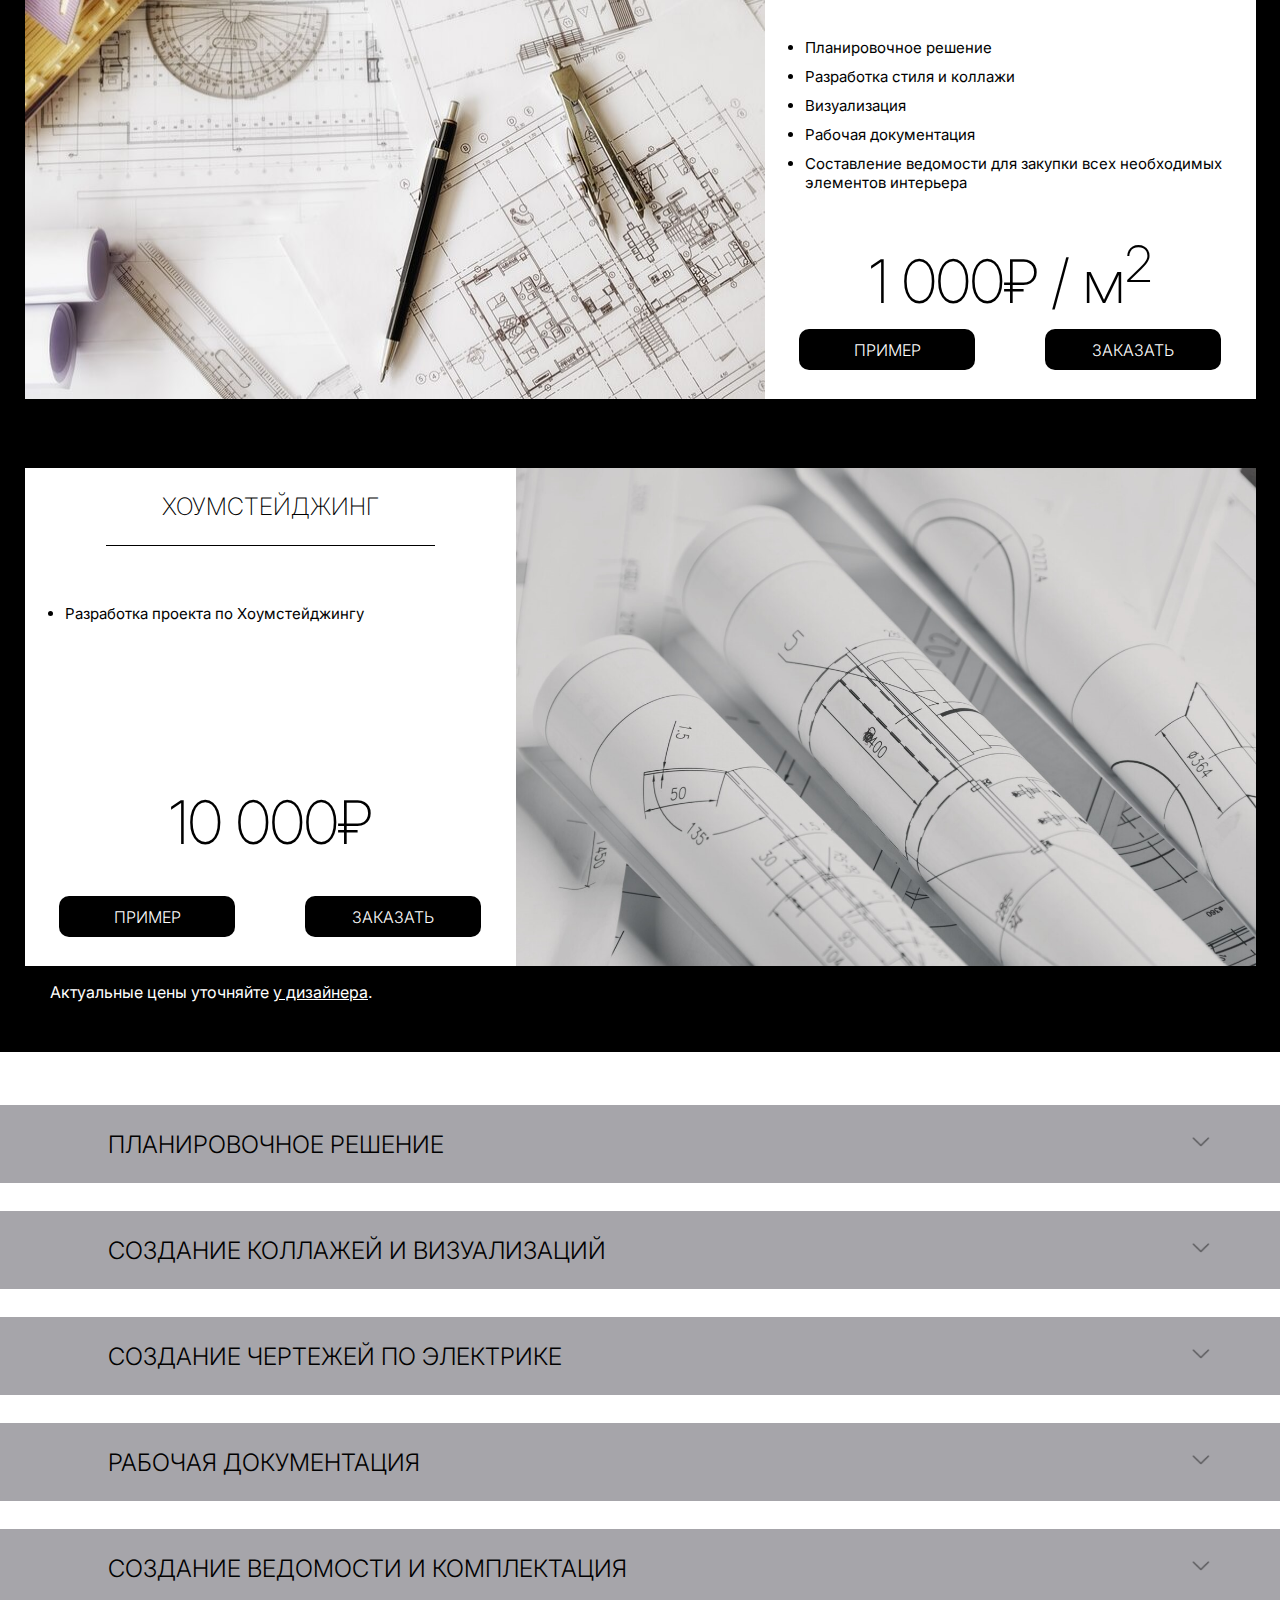
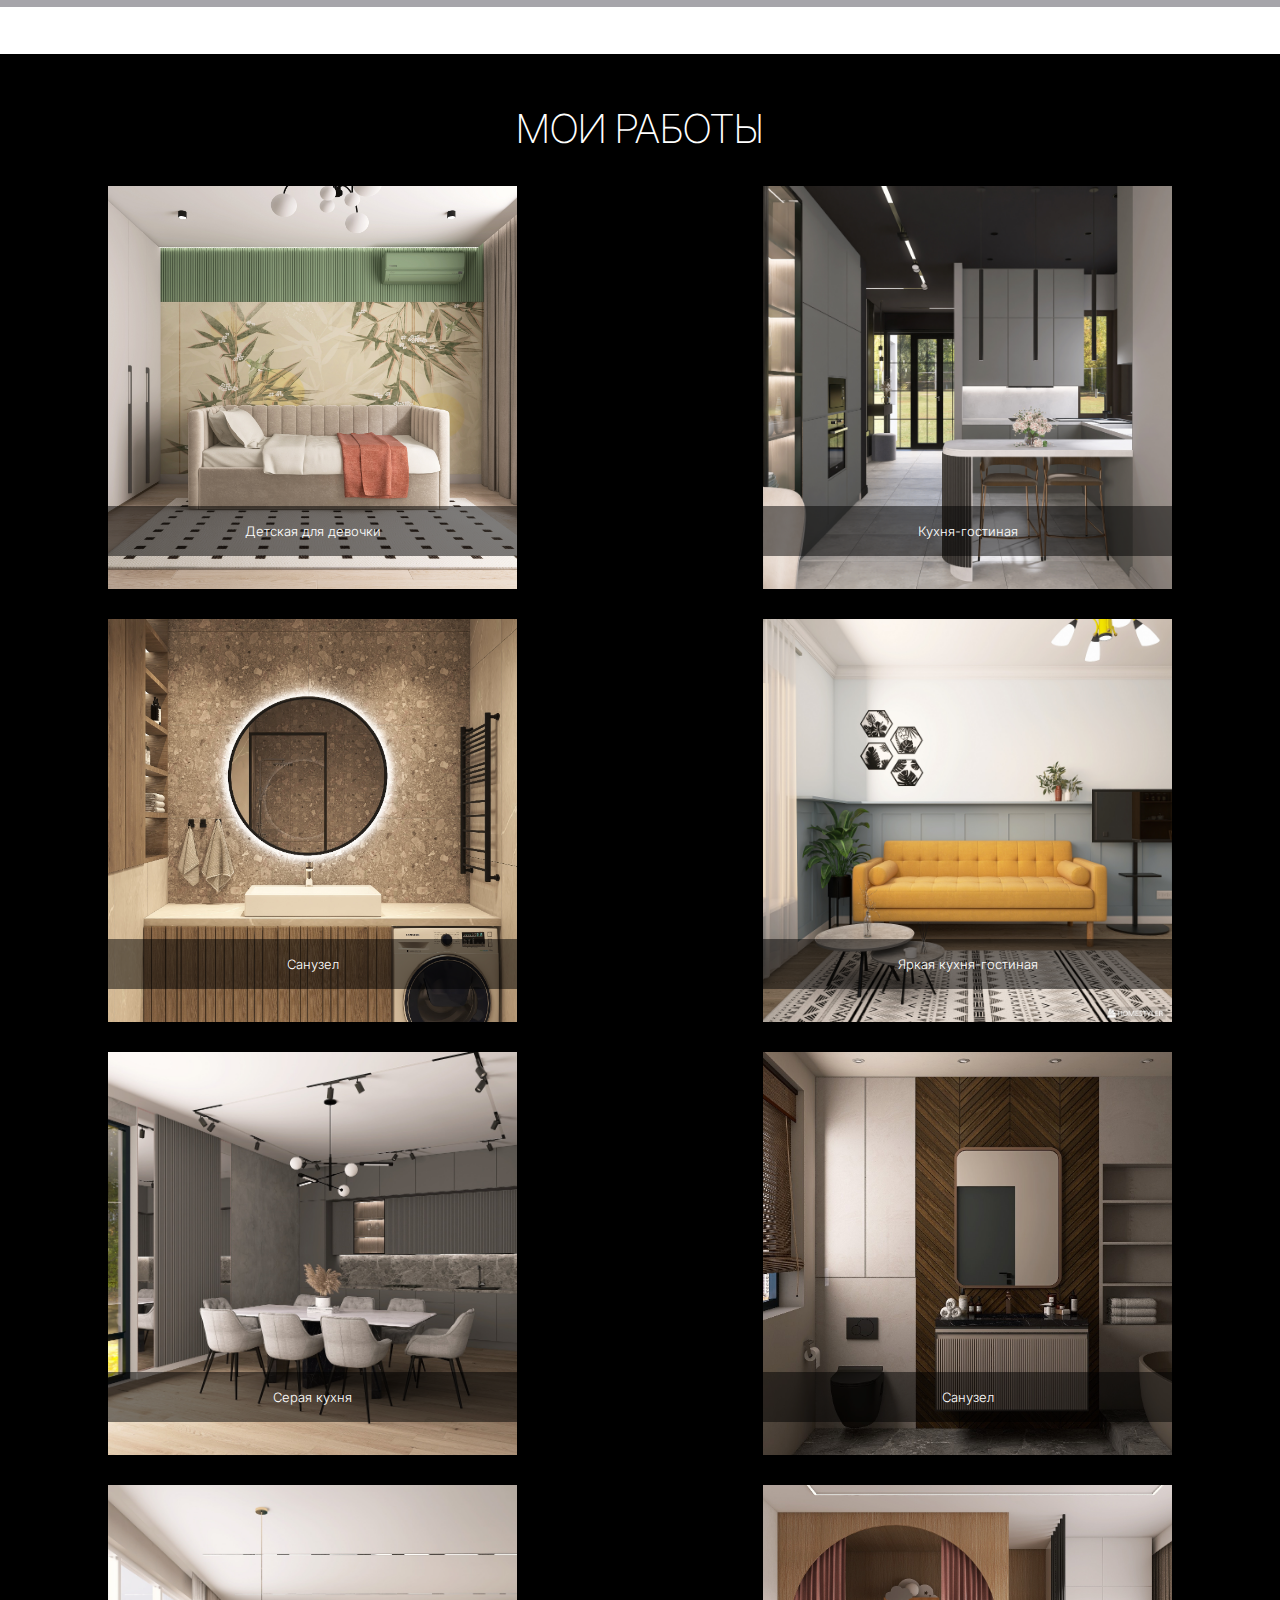
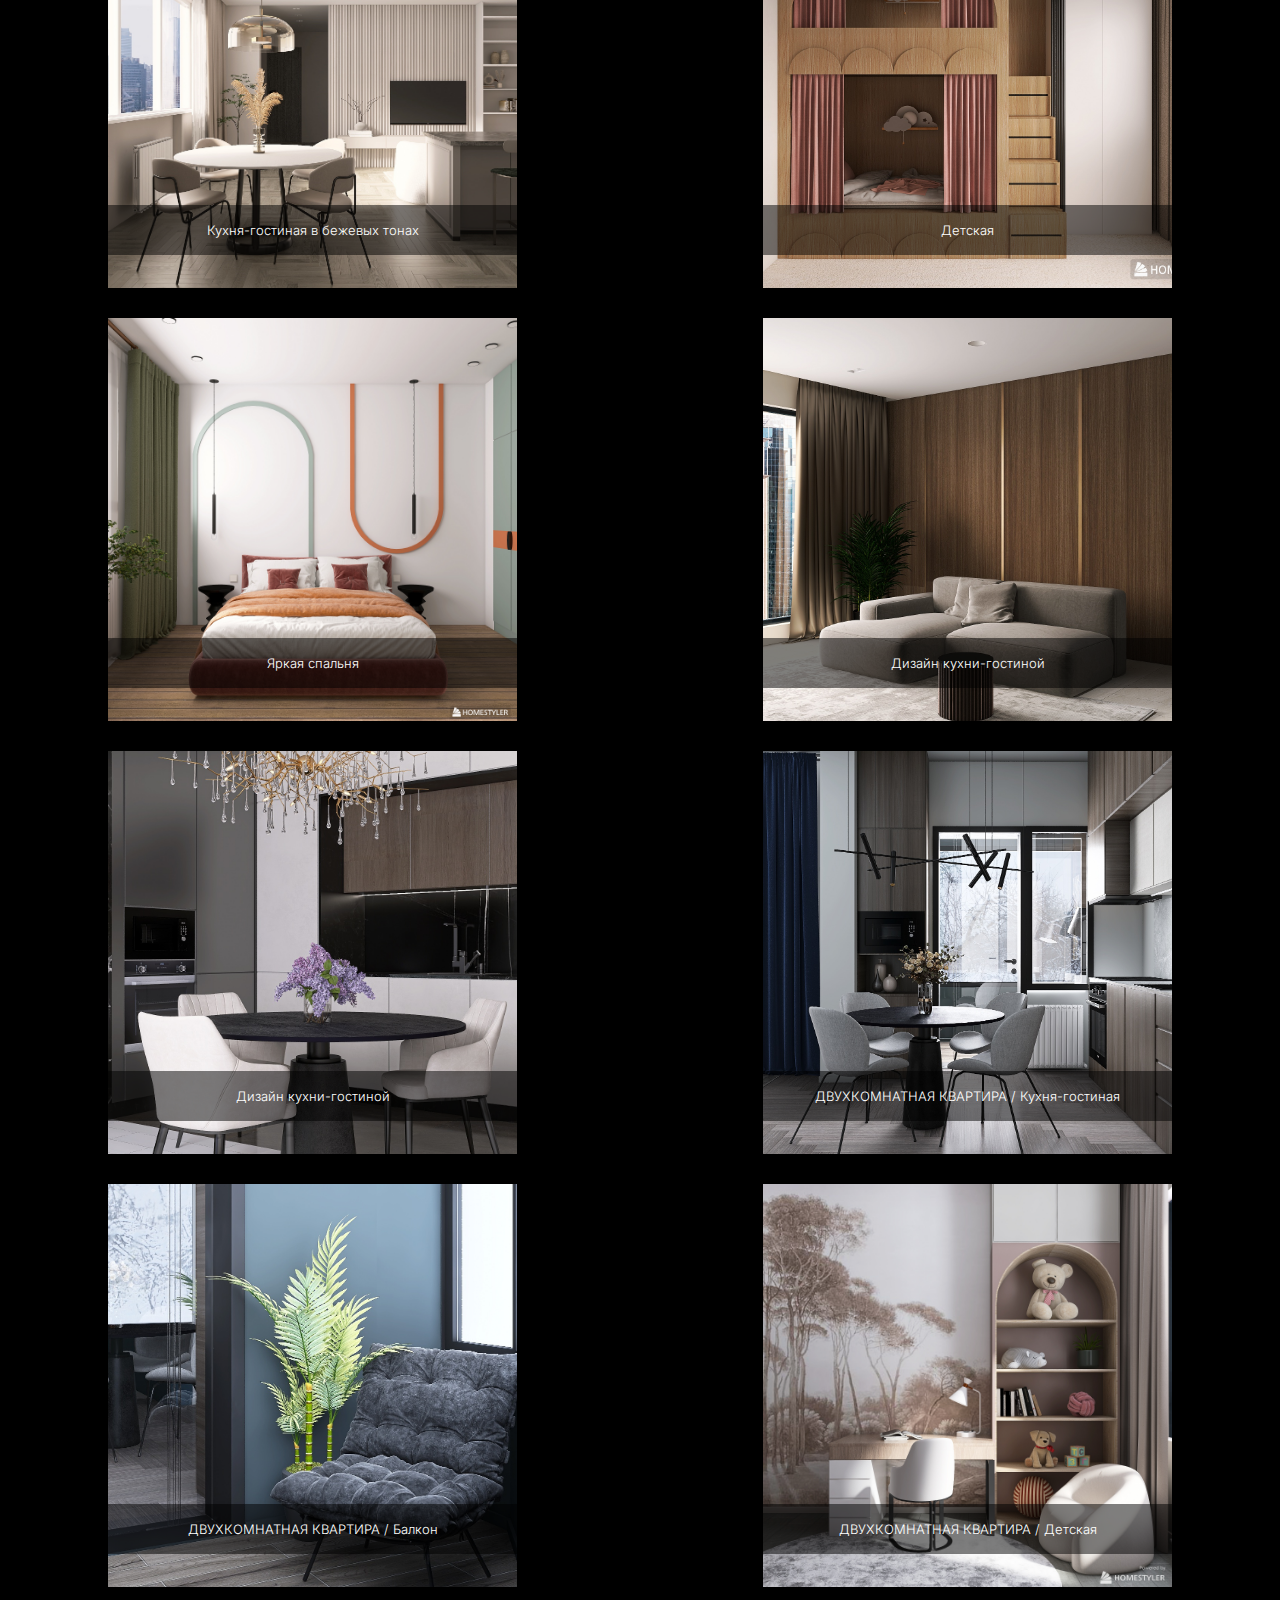
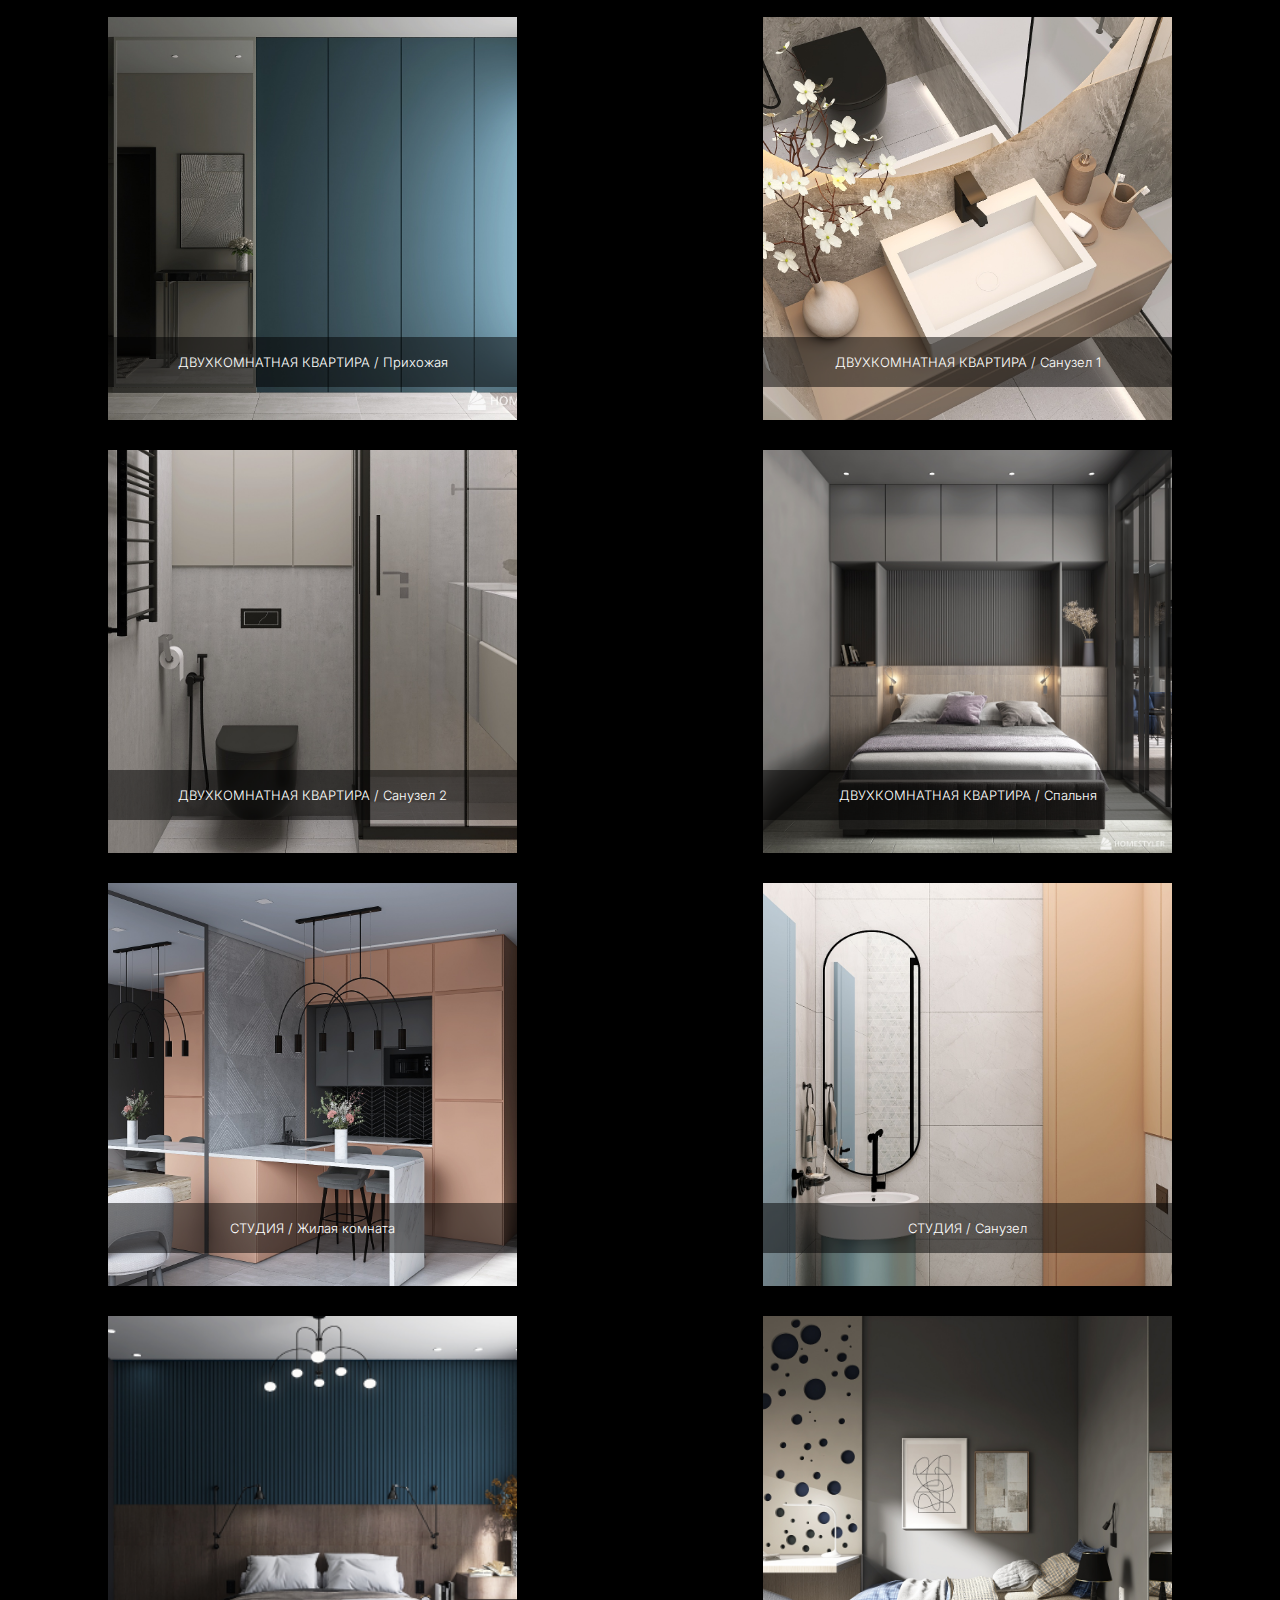
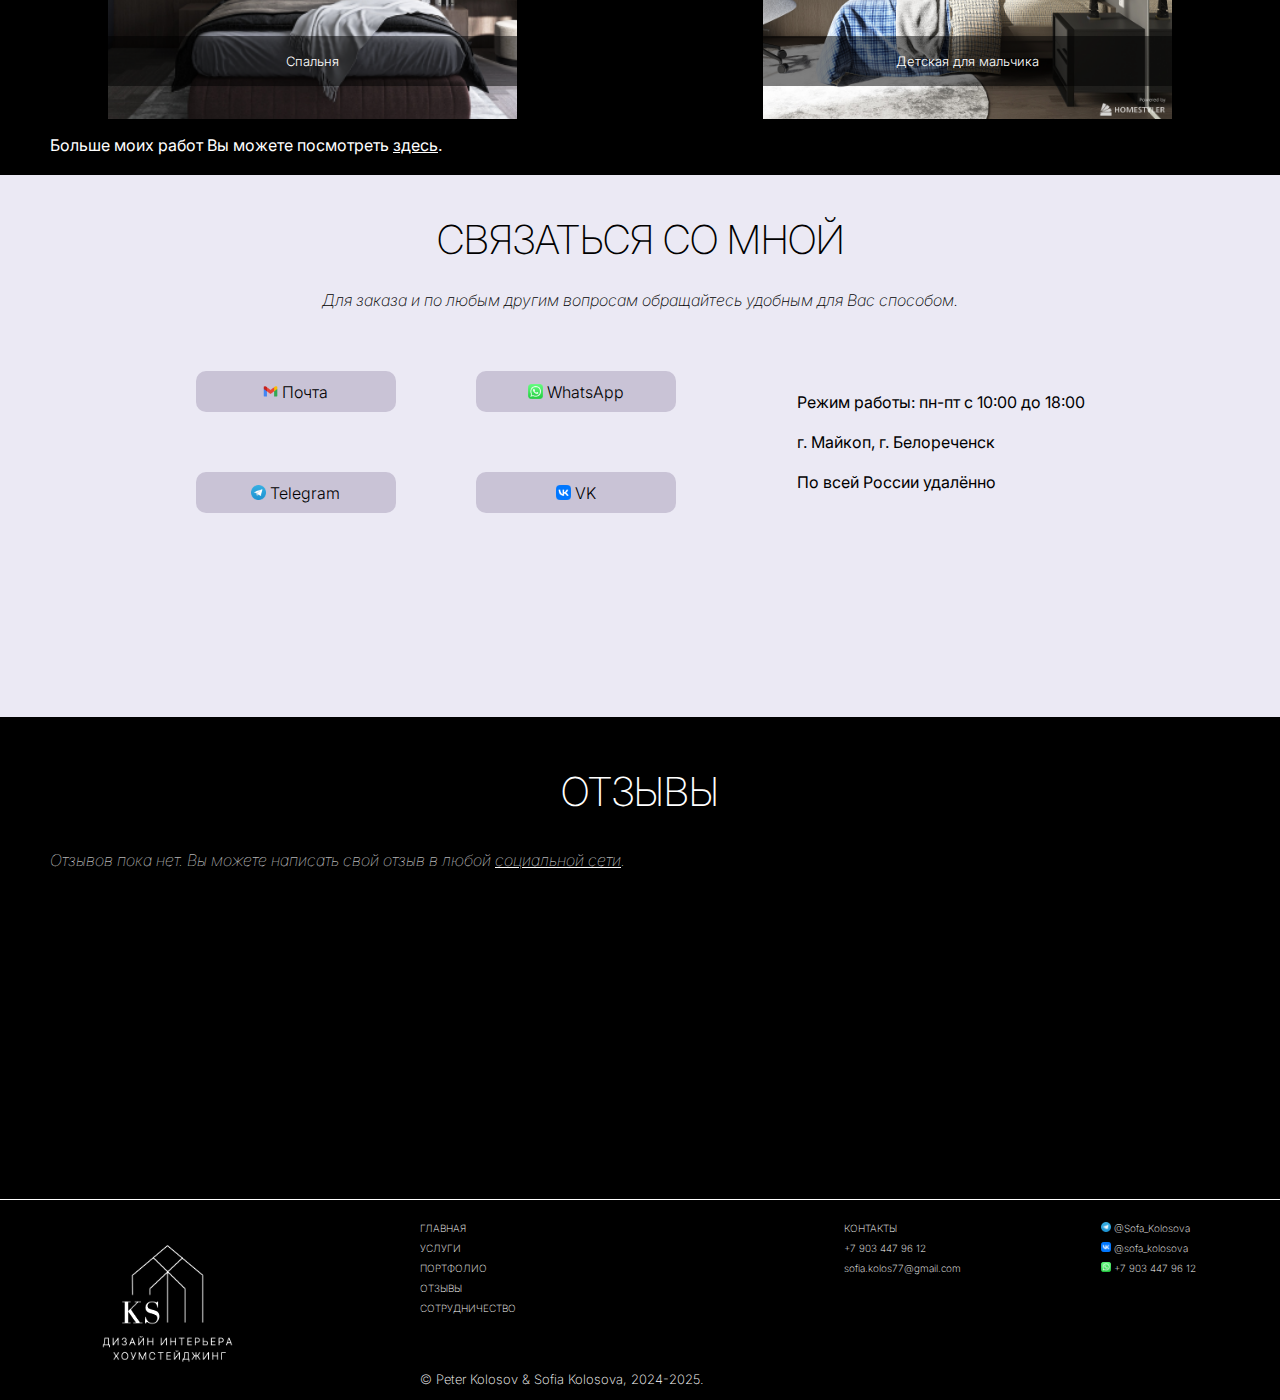
==== commit d4895493: "update copyright" ====
--- a/index.html
+++ b/index.html
@@ -545,7 +545,7 @@
 			<li><a href="#cooperation">Сотрудничество</a></li>
 			<li>
 				<span class="copyright">
-					&copy; Peter Kolosov & Sofia Kolosova, 2024.
+					&copy; Peter Kolosov & Sofia Kolosova, 2024-2025.
 				</span>
 			</li>
 		</ul>
@@ -564,7 +564,7 @@
 		</ul>
 
 		<span class="copyright mobile-show">
-			&copy; Peter Kolosov & Sofia Kolosova, 2024.
+			&copy; Peter Kolosov & Sofia Kolosova, 2024-2025.
 		</span>
 	</footer>
 
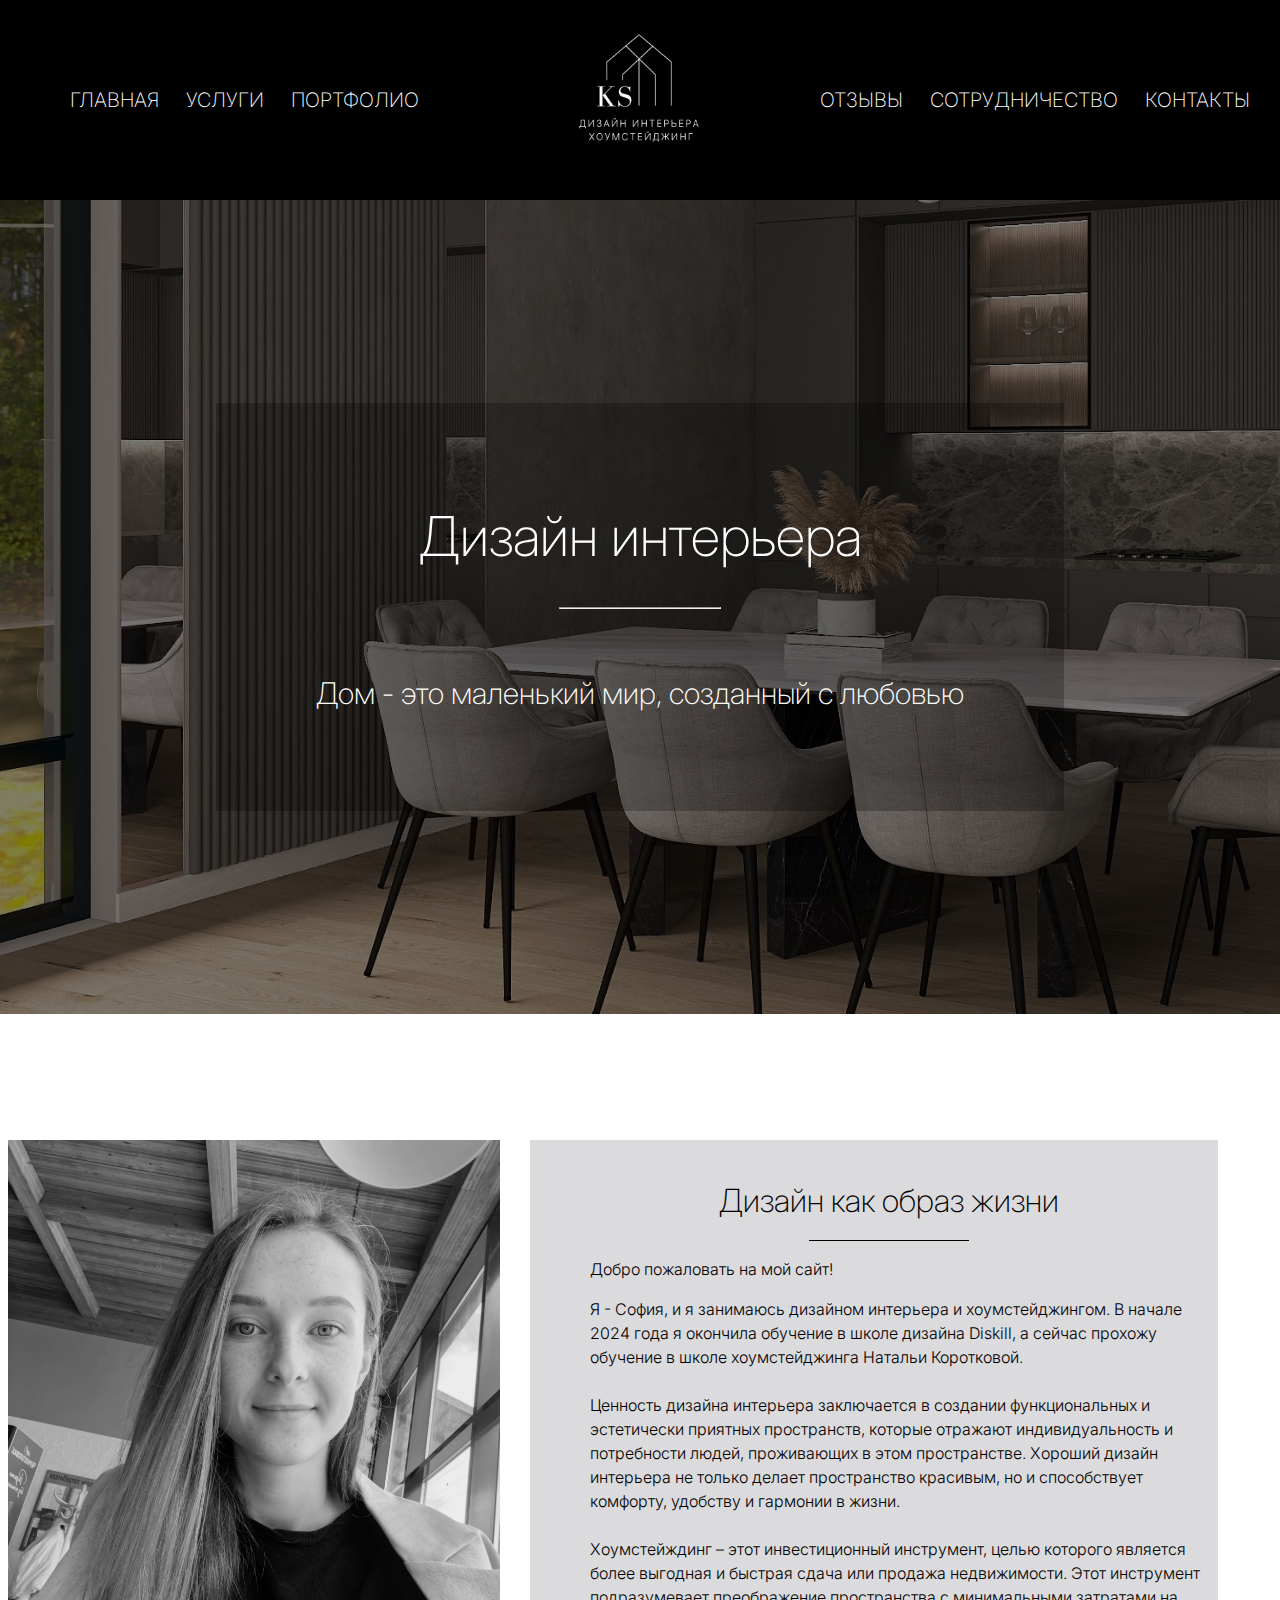
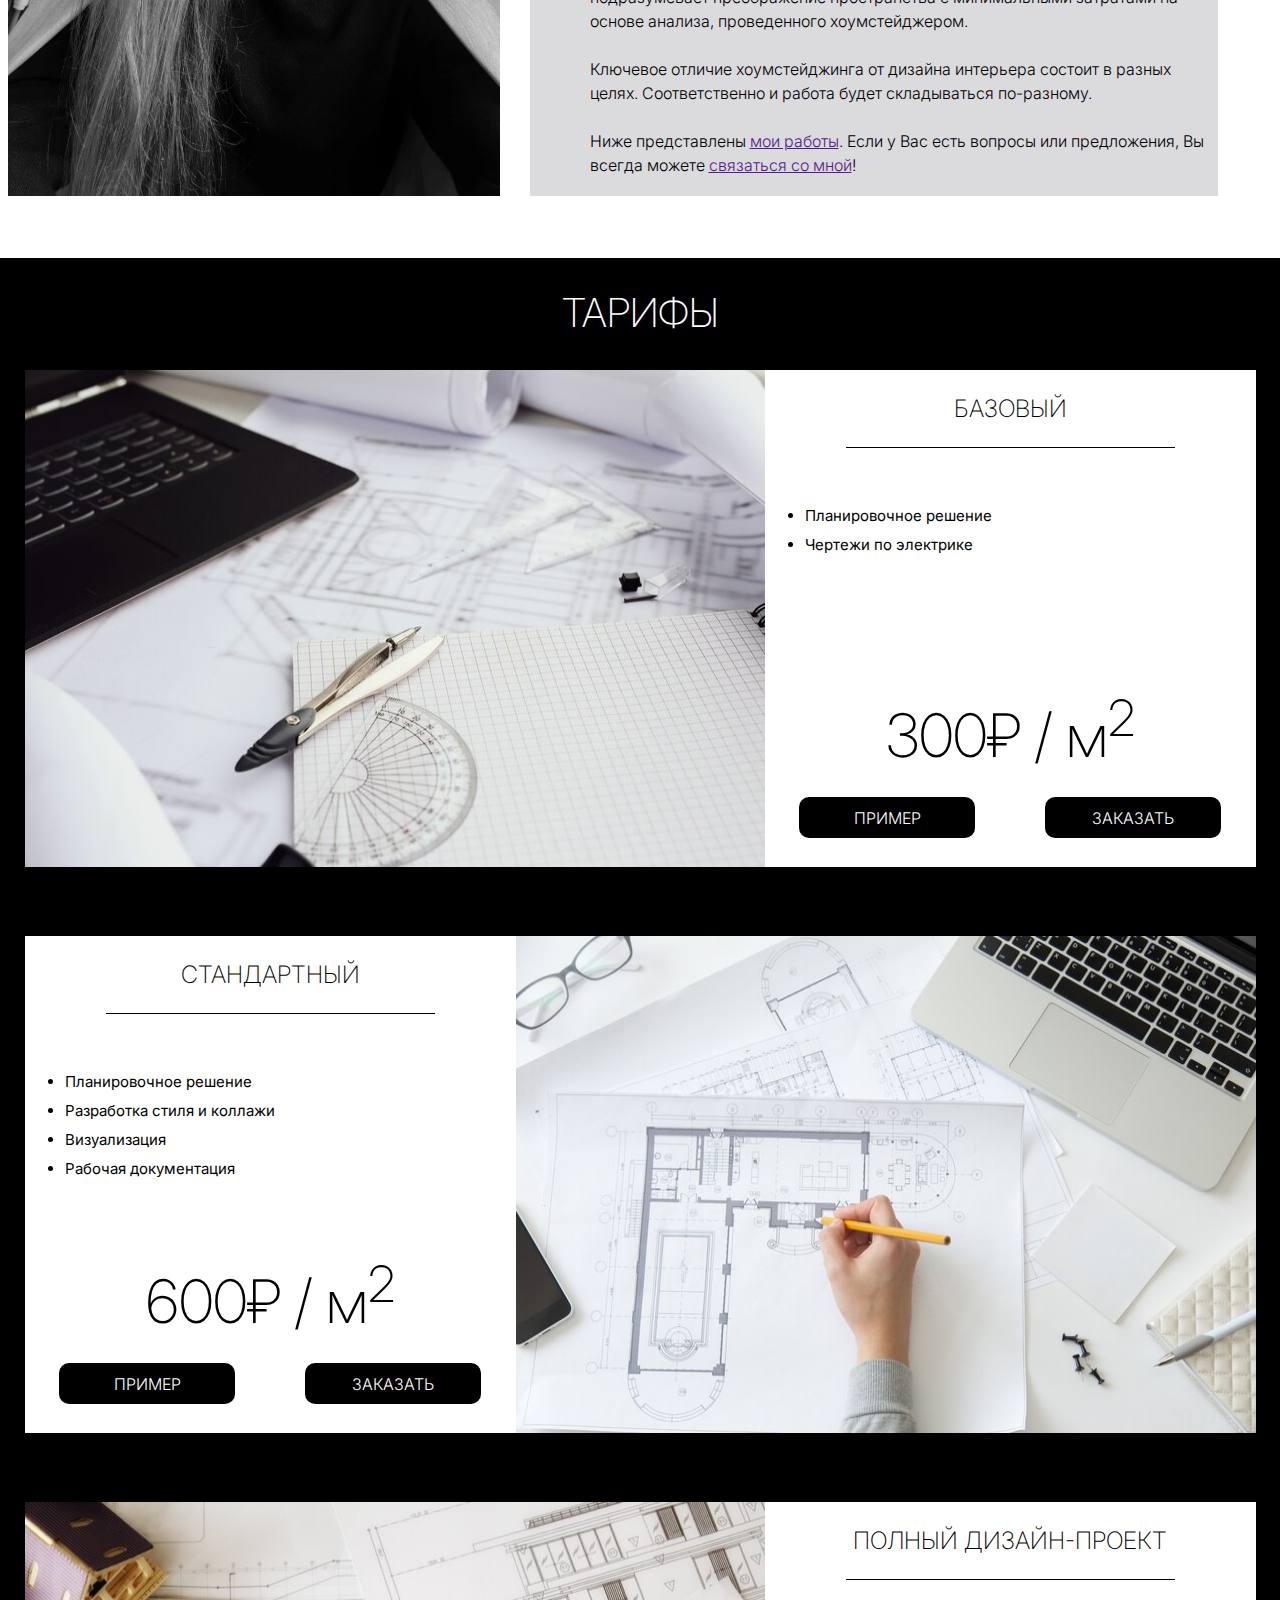
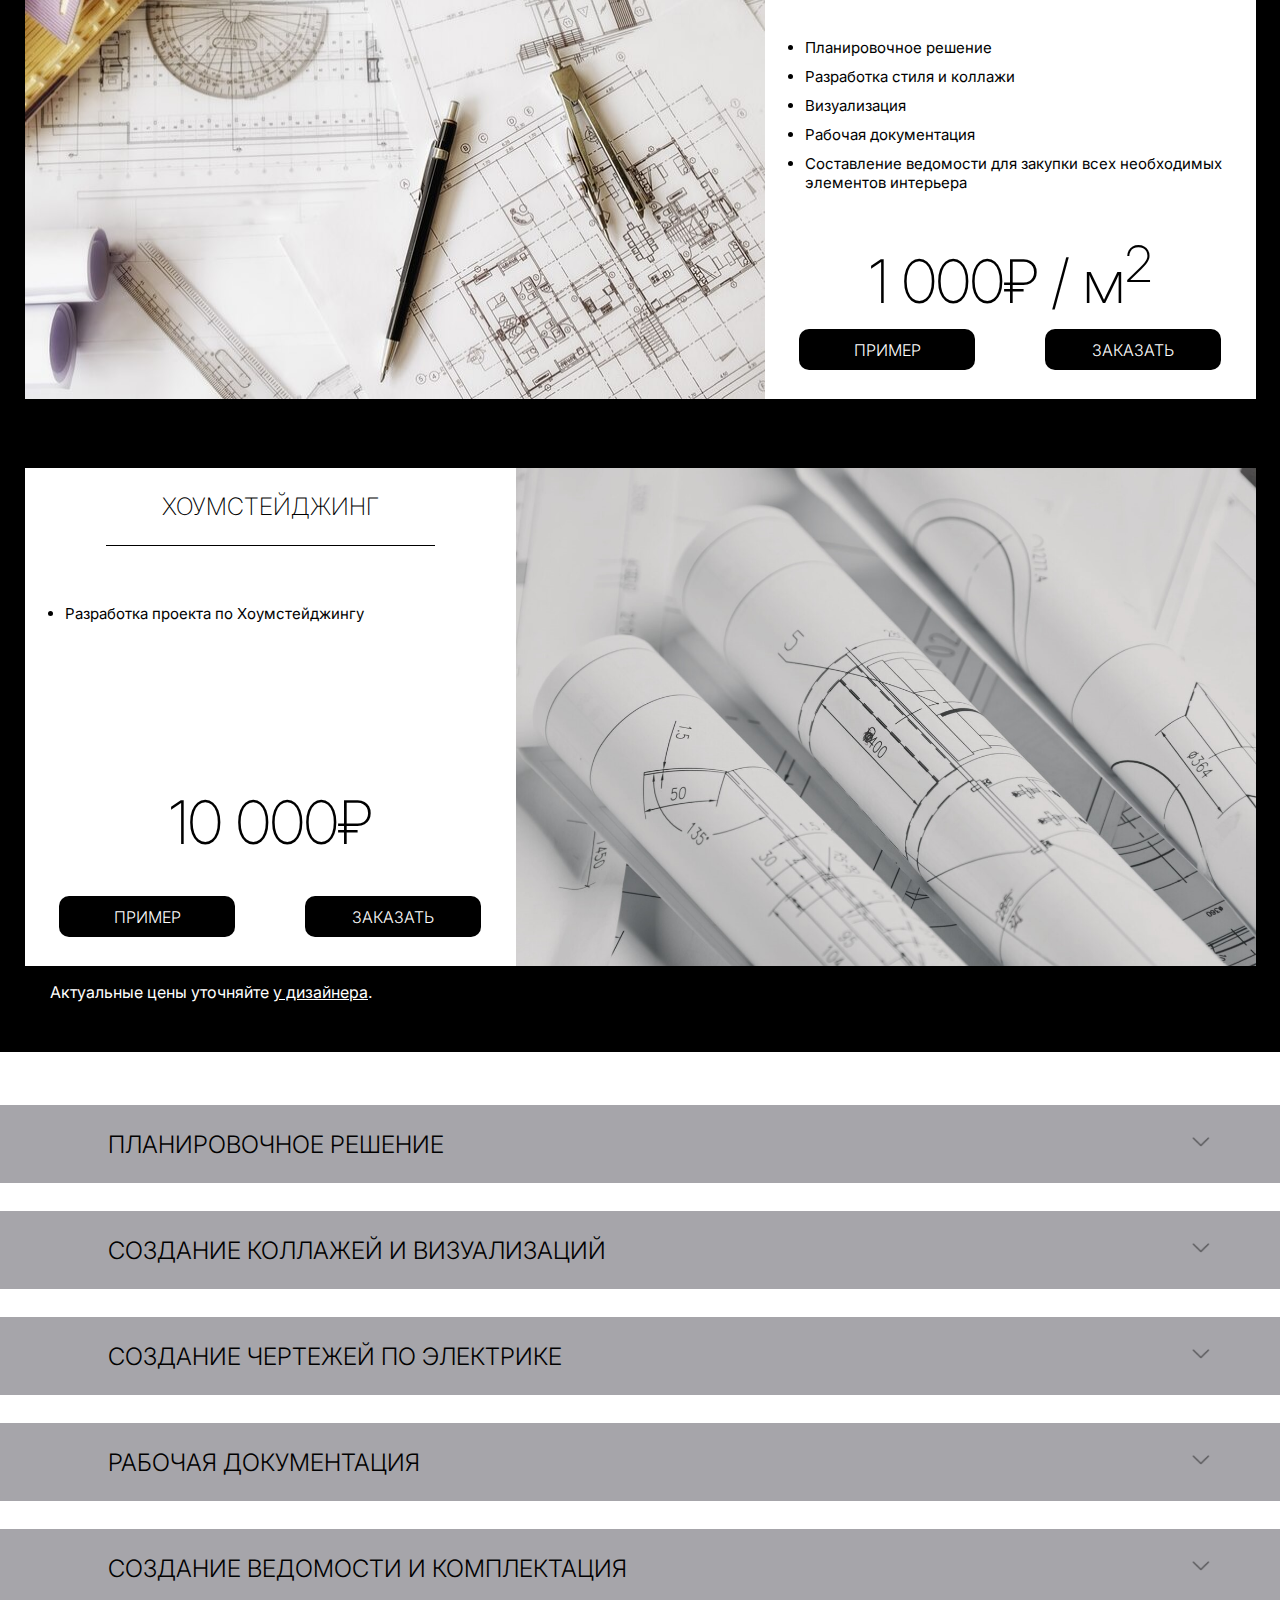
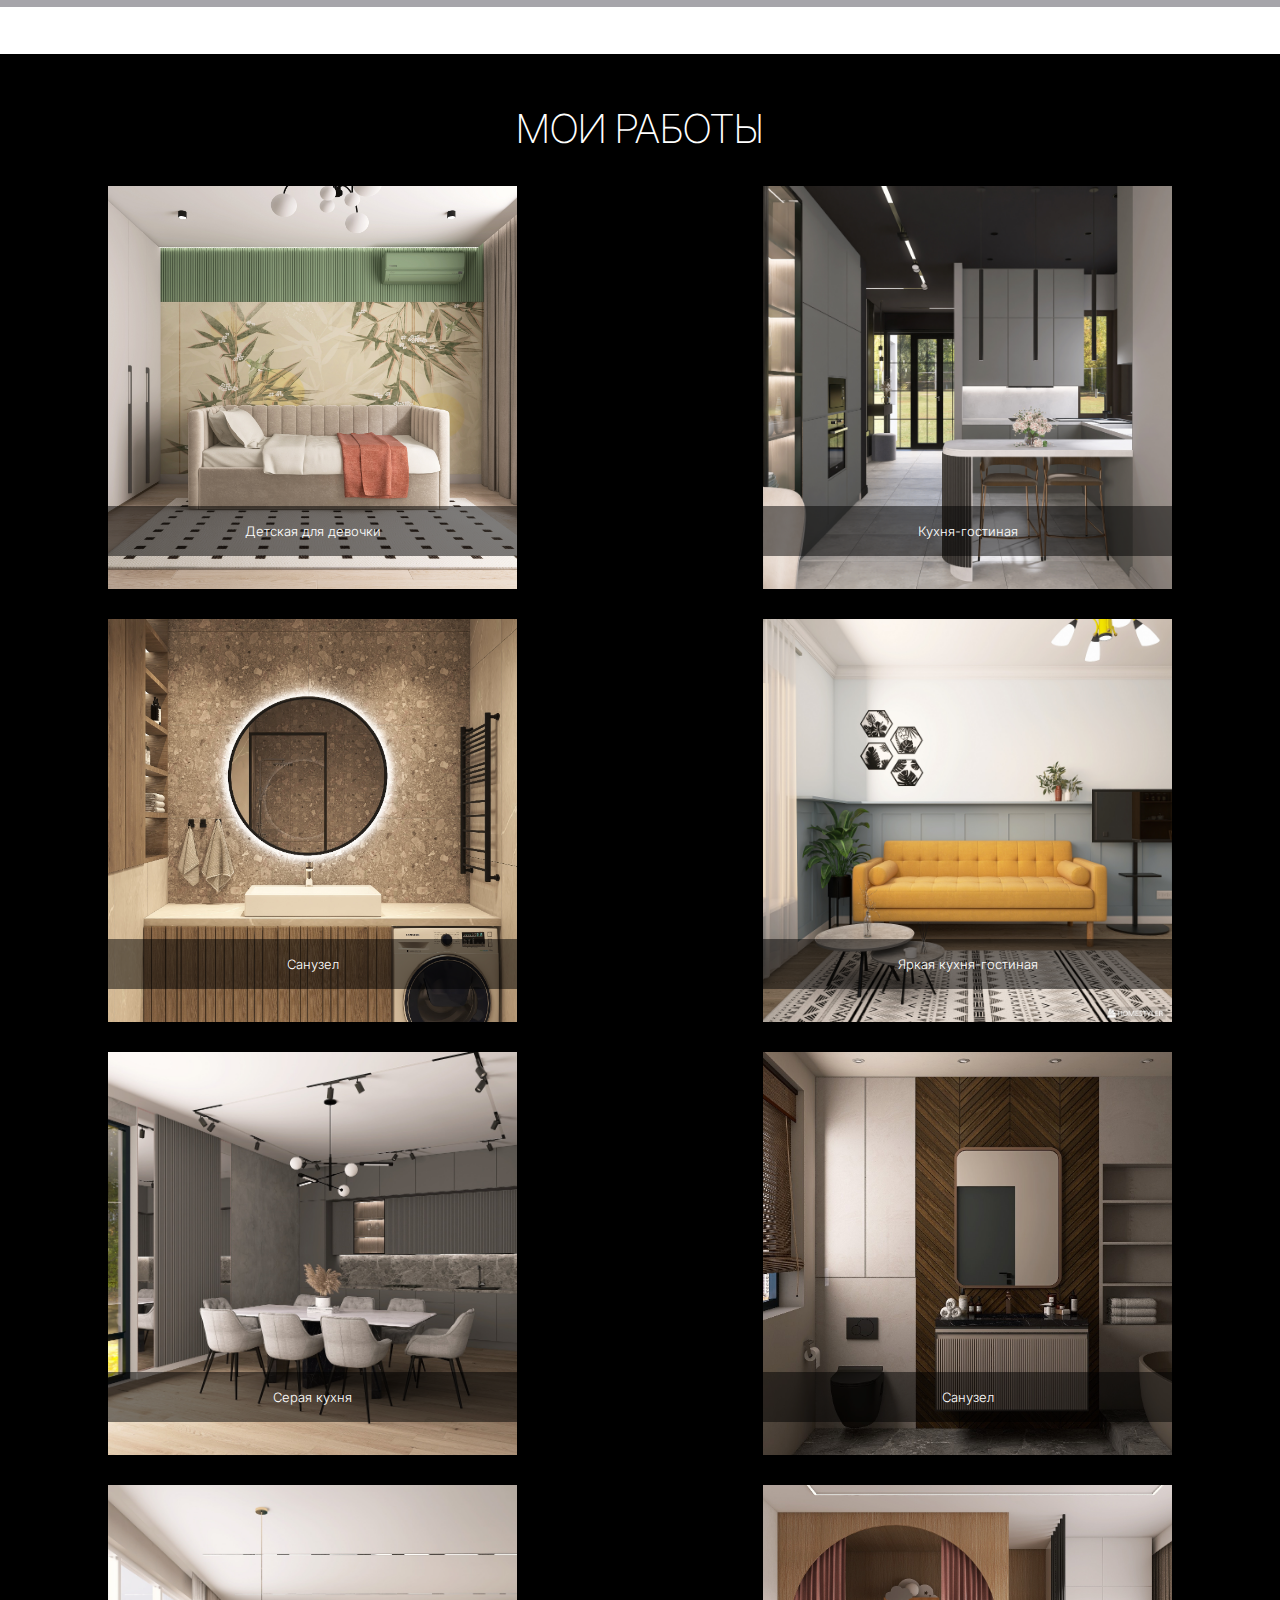
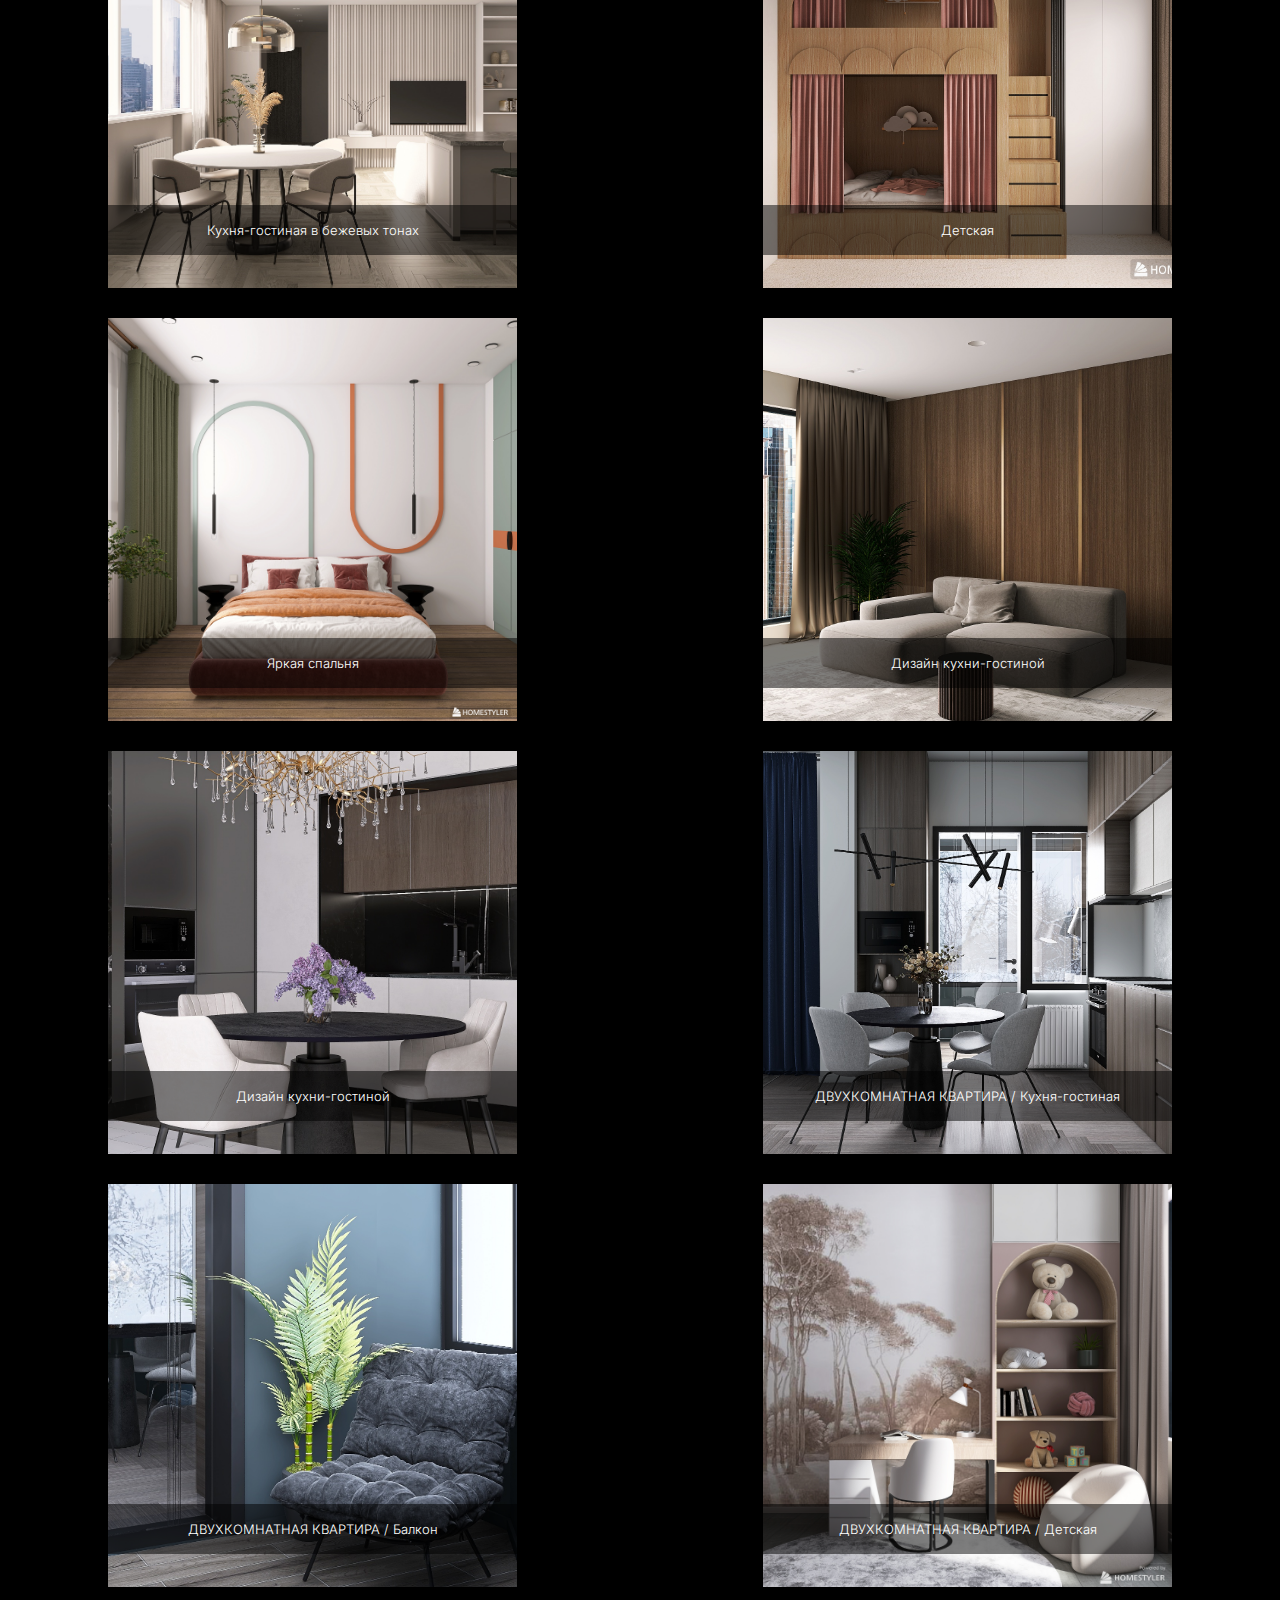
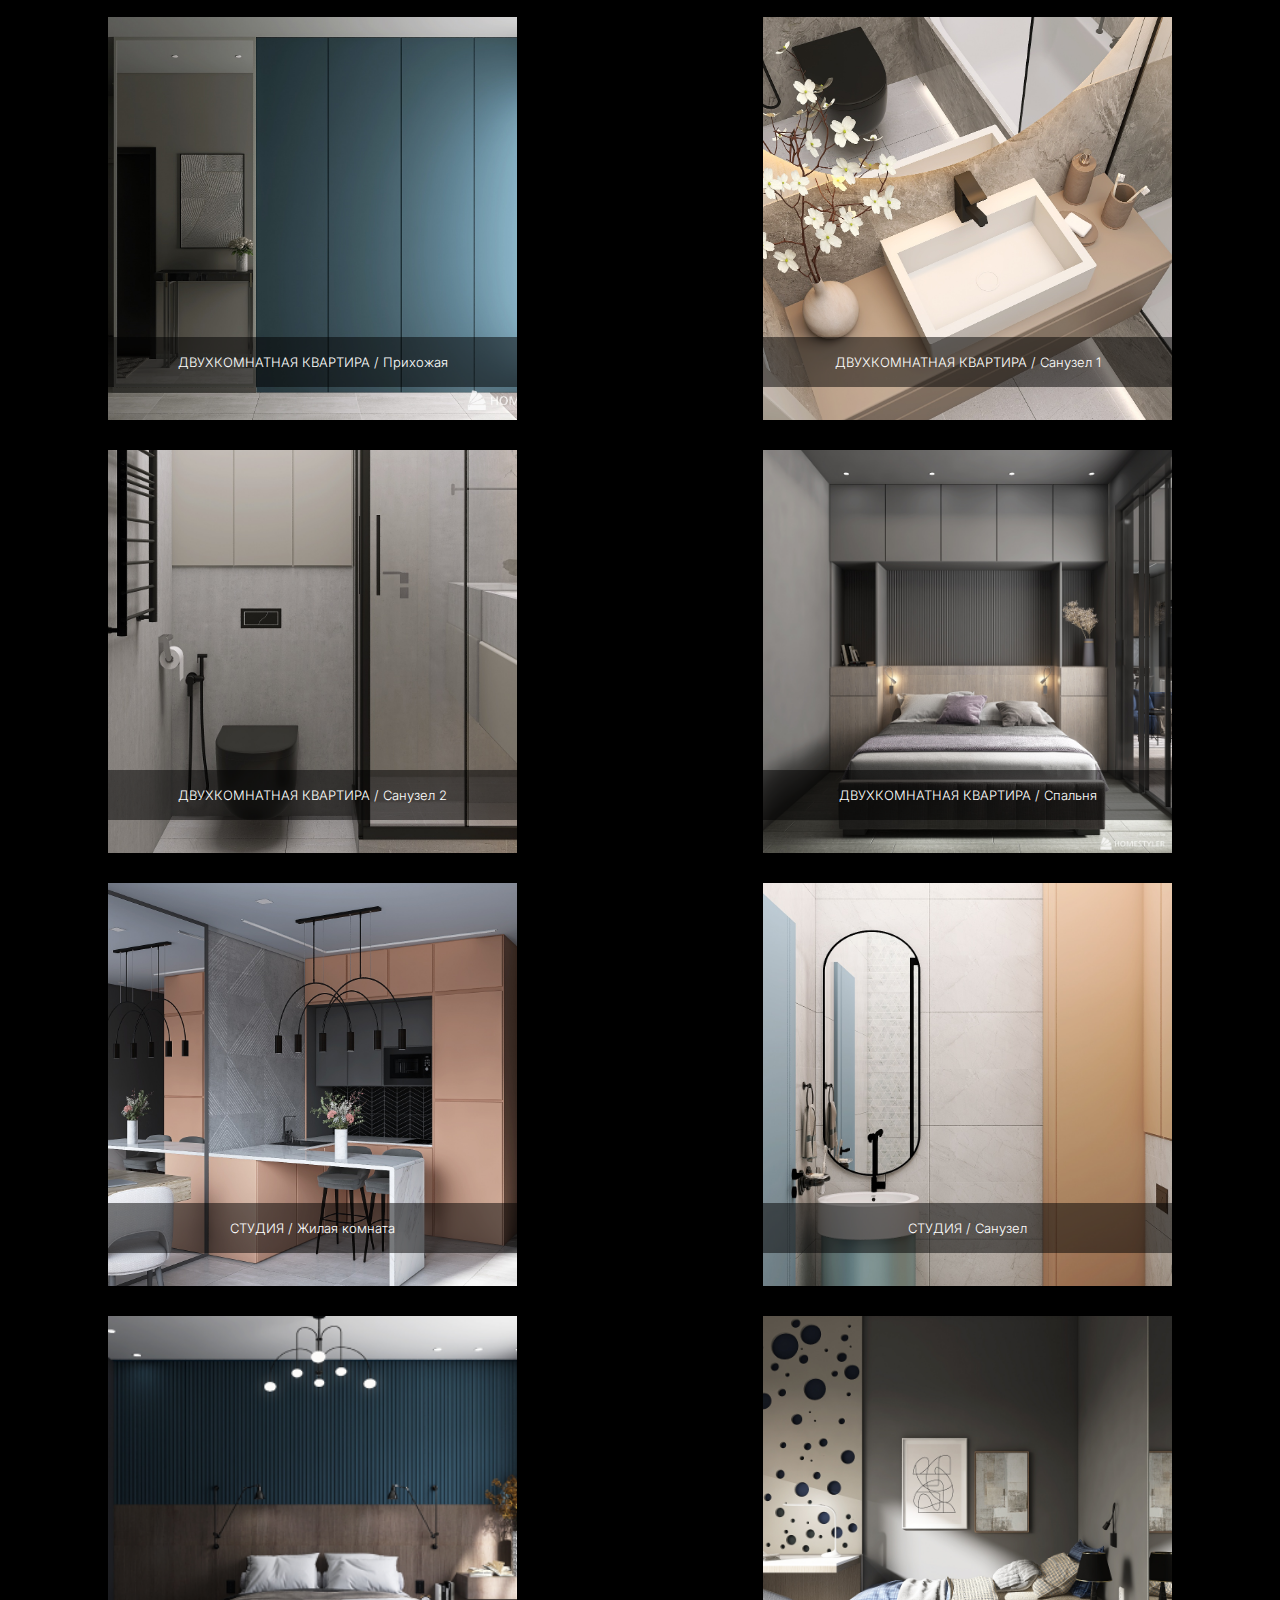
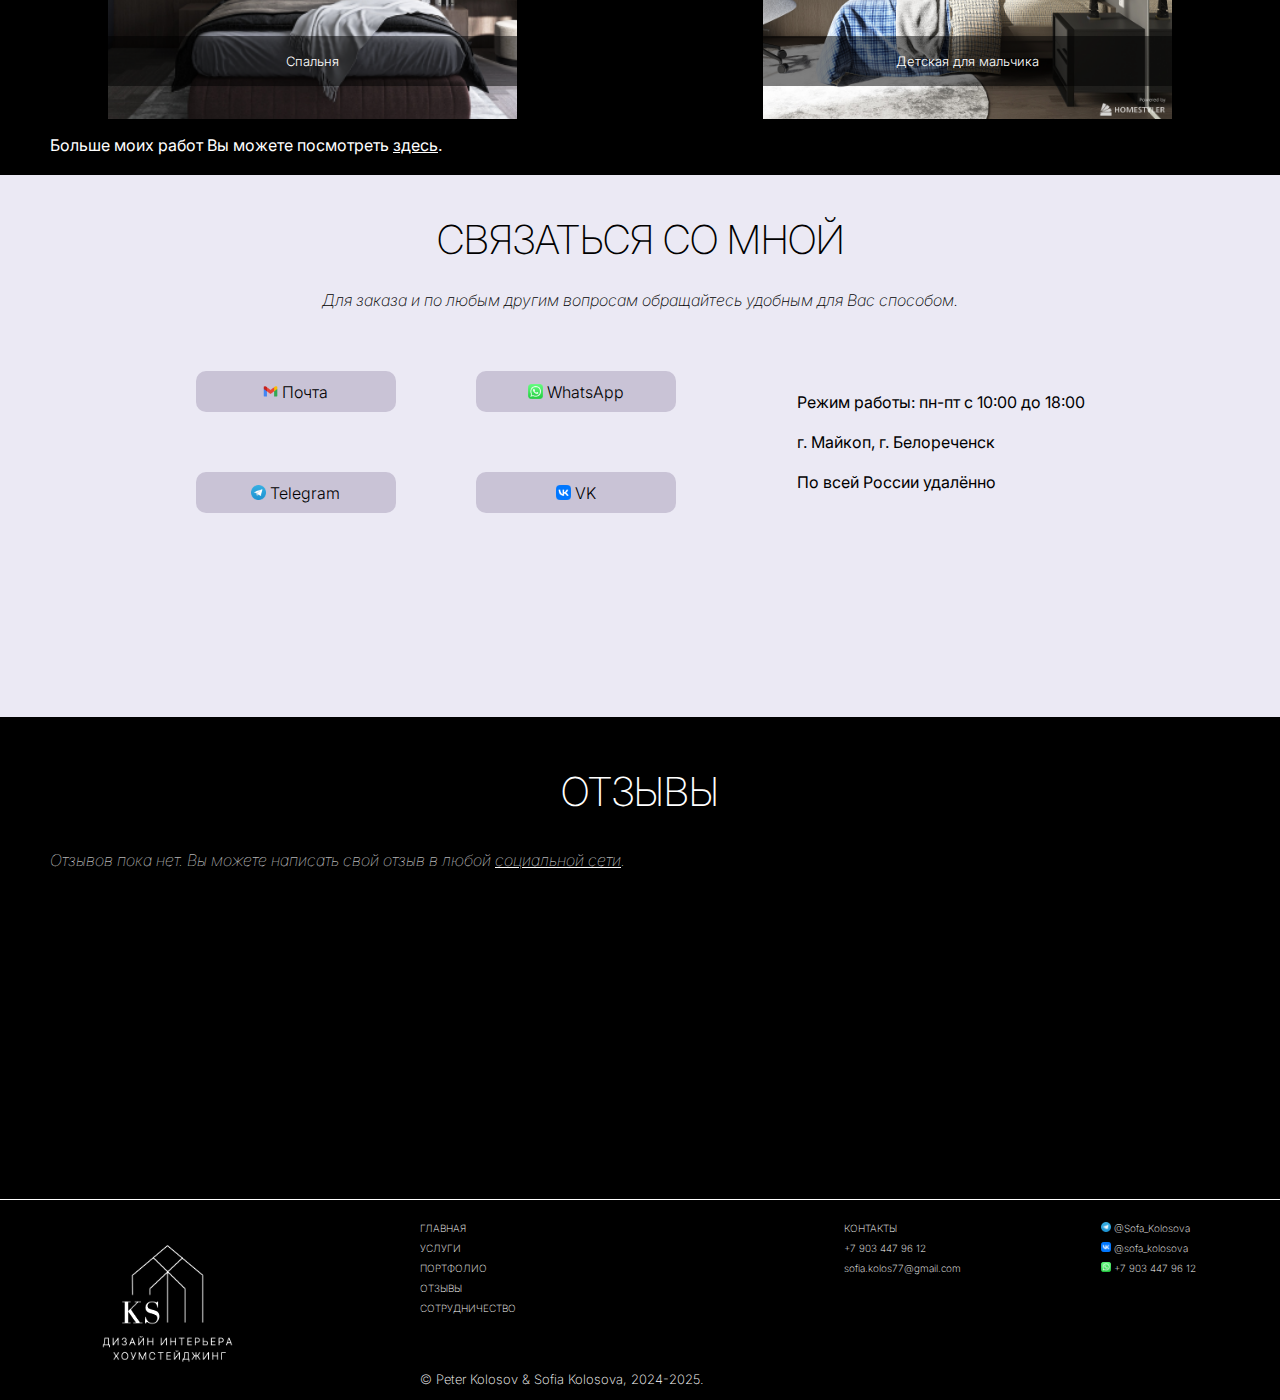
==== commit 5c69b5f3: "new image" ====
--- a/index.html
+++ b/index.html
@@ -72,7 +72,8 @@
 
 	<section class="about">
 		<div class="container">
-			<img src="images/me.png" alt="me">
+			<img src="images/me.jpg" alt="me">
+			<img src="images/me-mobile.jpg" alt="me" class="mobile-show">
 
 			<div class="text">
 				<h2>Дизайн как образ жизни</h2>
--- a/style.css
+++ b/style.css
@@ -230,10 +230,14 @@
 
 .about img {
 	position: relative;
-	height: 500px;
-	left: -111px;
-	top: 48px;
+	height: 656px;
+	left: -172px;
+	top: 126px;
 	z-index: 2;
+}
+
+.about img.mobile-show {
+	display: none;
 }
 
 .about .hr {
--- a/css/mobile.css
+++ b/css/mobile.css
@@ -118,10 +118,14 @@
     }
 
     .about img {
+        display: none;
+    }
+
+    .about img.mobile-show {
+        display: block;
         width: 80vw;
         height: auto;
         border-radius: 50%;
-        display: block;
         margin-bottom: 20px;
     }
 
